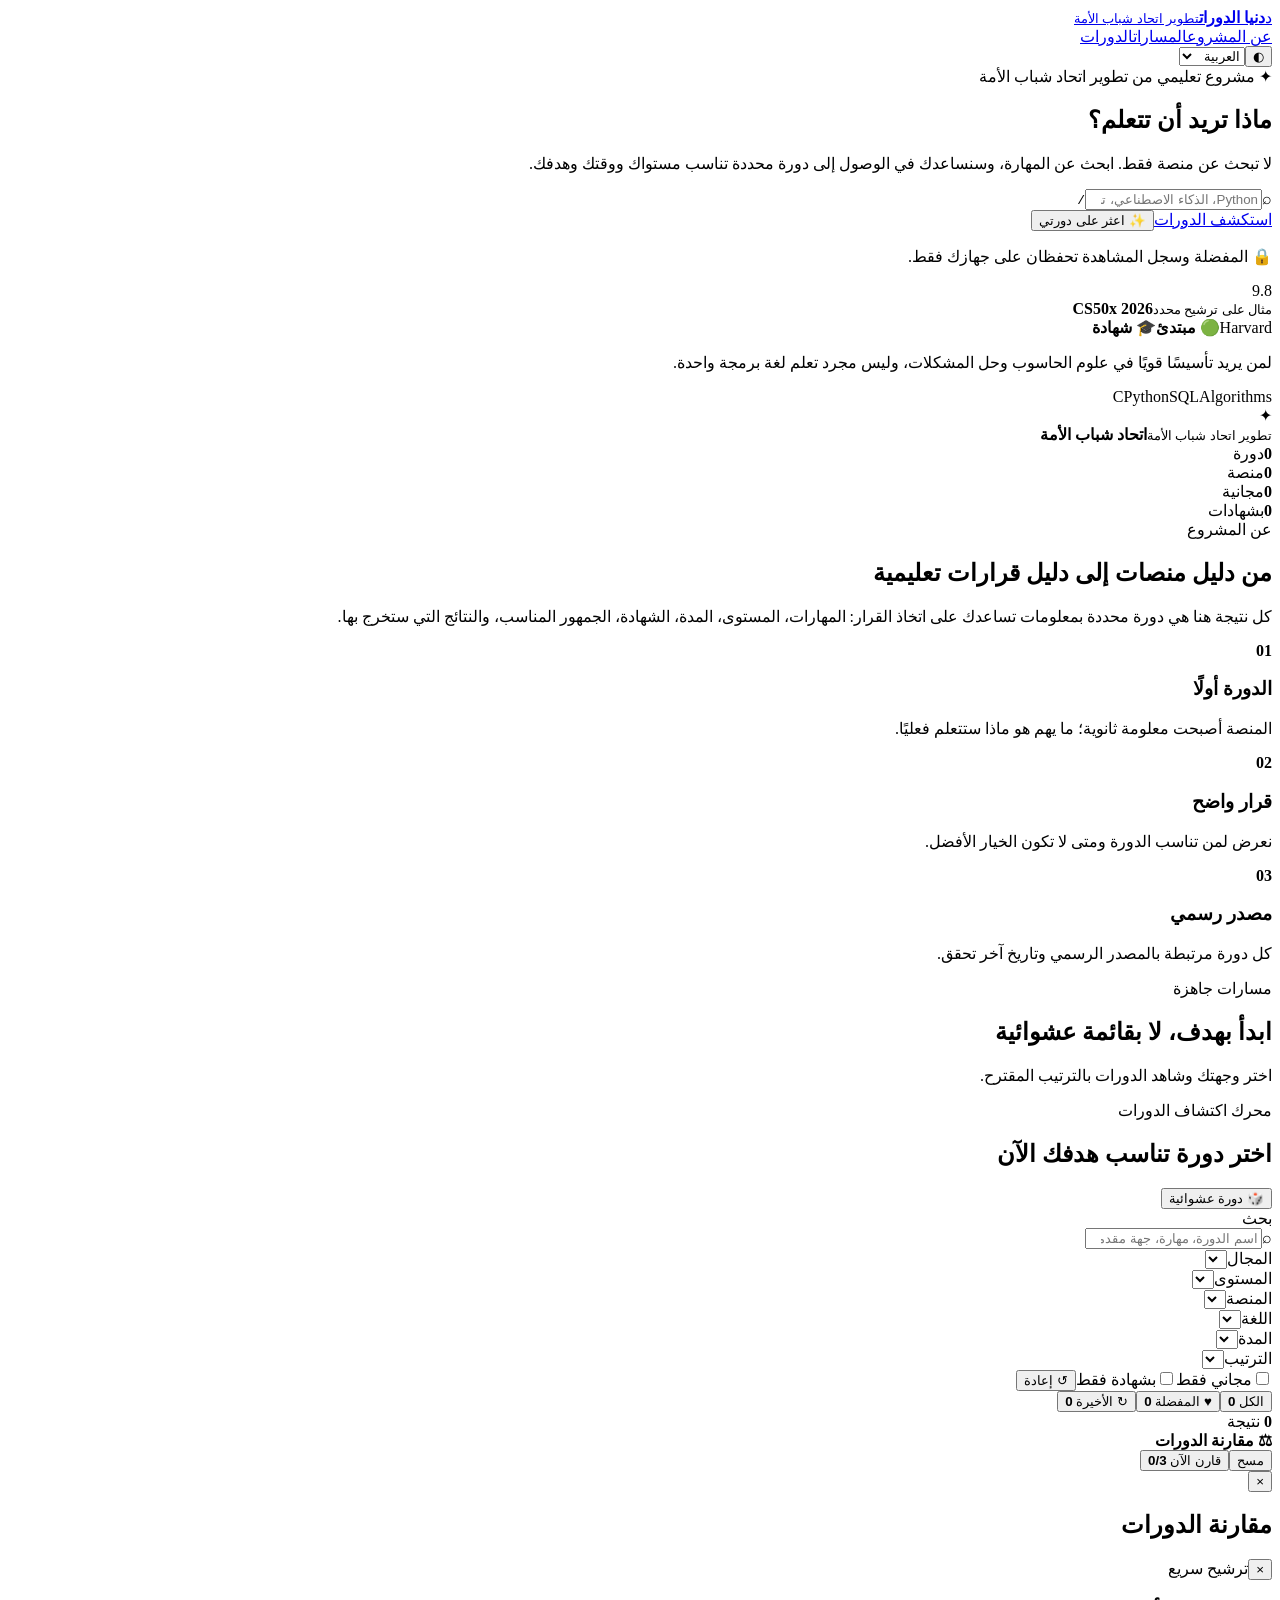
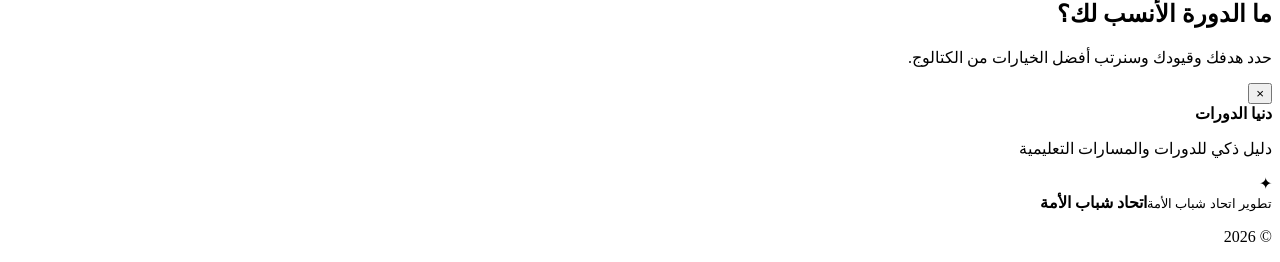
==== index.html @ 87982af1 "Add files via upload" ====
<!doctype html>
<html lang="ar" dir="rtl">
<head>
  <meta charset="utf-8">
  <meta name="viewport" content="width=device-width,initial-scale=1">
  <meta name="theme-color" content="#4f46e5">
  <meta name="description" content="دنيا الدورات: دليل ذكي لاكتشاف دورات ومسارات تعليمية محددة. تطوير اتحاد شباب الأمة.">
  <title>دنيا الدورات | اكتشف الدورة المناسبة لك</title>
  <link rel="icon" href="icon.svg" type="image/svg+xml">
  <link rel="manifest" href="manifest.webmanifest">
  <link rel="preconnect" href="https://fonts.googleapis.com">
  <link rel="stylesheet" href="https://fonts.googleapis.com/css2?family=Cairo:wght@400;500;600;700;800&display=swap">
  <link rel="stylesheet" href="css/style.css">
</head>
<body>
<header class="site-header">
  <div class="container nav-inner">
    <a class="brand" href="#top"><span class="brand-mark">د</span><span><strong data-i18n="siteName">دنيا الدورات</strong><small data-i18n="developedBy">تطوير اتحاد شباب الأمة</small></span></a>
    <nav class="main-nav"><a href="#about" data-i18n="navAbout">عن المشروع</a><a href="#paths" data-i18n="navPaths">المسارات</a><a href="#catalog" data-i18n="navCourses">الدورات</a></nav>
    <div class="nav-actions"><button id="themeToggle" class="icon-btn" type="button" aria-label="Theme">◐</button><select id="langSwitcher" class="lang-select" aria-label="Language"><option value="ar">العربية</option><option value="en">English</option><option value="tr">Türkçe</option></select></div>
  </div>
</header>

<main id="top">
  <section class="intro-hero">
    <div class="container hero-grid">
      <div class="hero-copy">
        <span class="eyebrow">✦ <span data-i18n="projectBadge">مشروع تعليمي من تطوير اتحاد شباب الأمة</span></span>
        <h1 data-i18n="heroTitle">ماذا تريد أن تتعلم؟</h1>
        <p class="hero-lead" data-i18n="heroSubtitle">لا تبحث عن منصة فقط. ابحث عن المهارة، وسنساعدك في الوصول إلى دورة محددة تناسب مستواك ووقتك وهدفك.</p>
        <div class="hero-search search-shell"><span>⌕</span><input id="searchInput" type="search" autocomplete="off" placeholder="Python، الذكاء الاصطناعي، تحليل البيانات، التسويق..."><kbd>/</kbd></div>
        <div class="hero-actions"><a href="#catalog" class="btn primary" data-i18n="browseCourses">استكشف الدورات</a><button id="heroQuizBtn" class="btn soft" type="button">✨ <span data-i18n="findMyCourse">اعثر على دورتي</span></button></div>
        <p class="privacy-note">🔒 <span data-i18n="privacyNote">المفضلة وسجل المشاهدة تحفظان على جهازك فقط.</span></p>
      </div>
      <div class="hero-panel">
        <div class="hero-panel-head"><span class="score-ring">9.8</span><div><small data-i18n="exampleRecommendation">مثال على ترشيح محدد</small><strong>CS50x 2026</strong></div></div>
        <div class="mini-facts"><span>Harvard</span><span>🟢 <b data-i18n="beginner">مبتدئ</b></span><span>🎓 <b data-i18n="certificateAvailable">شهادة</b></span></div>
        <p data-i18n="exampleWhy">لمن يريد تأسيسًا قويًا في علوم الحاسوب وحل المشكلات، وليس مجرد تعلم لغة برمجة واحدة.</p>
        <div class="skill-row"><span>C</span><span>Python</span><span>SQL</span><span>Algorithms</span></div>
        <div class="developer-stamp"><span>✦</span><div><small data-i18n="developedBy">تطوير اتحاد شباب الأمة</small><strong>اتحاد شباب الأمة</strong></div></div>
      </div>
    </div>
  </section>

  <section class="stats-strip"><div class="container stats-grid"><div><strong id="statCourses">0</strong><span data-i18n="courses">دورة</span></div><div><strong id="statPlatforms">0</strong><span data-i18n="platforms">منصة</span></div><div><strong id="statFree">0</strong><span data-i18n="freeCourses">مجانية</span></div><div><strong id="statCert">0</strong><span data-i18n="withCertificates">بشهادات</span></div></div></section>

  <section class="section container" id="about">
    <div class="section-heading split"><div><span class="section-kicker" data-i18n="aboutKicker">عن المشروع</span><h2 data-i18n="aboutTitle">من دليل منصات إلى دليل قرارات تعليمية</h2></div><p data-i18n="aboutText">كل نتيجة هنا هي دورة محددة بمعلومات تساعدك على اتخاذ القرار: المهارات، المستوى، المدة، الشهادة، الجمهور المناسب، والنتائج التي ستخرج بها.</p></div>
    <div class="principles-grid"><article><b>01</b><h3 data-i18n="principle1">الدورة أولًا</h3><p data-i18n="principle1Text">المنصة أصبحت معلومة ثانوية؛ ما يهم هو ماذا ستتعلم فعليًا.</p></article><article><b>02</b><h3 data-i18n="principle2">قرار واضح</h3><p data-i18n="principle2Text">نعرض لمن تناسب الدورة ومتى لا تكون الخيار الأفضل.</p></article><article><b>03</b><h3 data-i18n="principle3">مصدر رسمي</h3><p data-i18n="principle3Text">كل دورة مرتبطة بالمصدر الرسمي وتاريخ آخر تحقق.</p></article></div>
  </section>

  <section class="section container" id="paths">
    <div class="section-heading"><div><span class="section-kicker" data-i18n="pathsKicker">مسارات جاهزة</span><h2 data-i18n="pathsTitle">ابدأ بهدف، لا بقائمة عشوائية</h2><p data-i18n="pathsSubtitle">اختر وجهتك وشاهد الدورات بالترتيب المقترح.</p></div></div>
    <div class="paths-grid" id="pathsGrid"></div>
  </section>

  <section class="section catalog-section" id="catalog">
    <div class="container">
      <div class="section-heading catalog-head"><div><span class="section-kicker" data-i18n="catalogKicker">محرك اكتشاف الدورات</span><h2 data-i18n="catalogTitle">اختر دورة تناسب هدفك الآن</h2></div><div class="quick-actions"><button id="randomBtn" class="mini-btn" type="button">🎲 <span data-i18n="randomCourse">دورة عشوائية</span></button><button id="installBtn" class="mini-btn" type="button" hidden>⬇ <span data-i18n="installApp">تثبيت التطبيق</span></button></div></div>

      <div class="category-chips" id="categoryChips"></div>

      <div class="filters-card">
        <div class="filter-field wide"><label data-i18n="search">بحث</label><div class="small-search"><span>⌕</span><input id="catalogSearch" type="search" placeholder="اسم الدورة، مهارة، جهة مقدمة..."></div></div>
        <div class="filter-field"><label for="filterCategory" data-i18n="category">المجال</label><select id="filterCategory"></select></div>
        <div class="filter-field"><label for="filterLevel" data-i18n="level">المستوى</label><select id="filterLevel"></select></div>
        <div class="filter-field"><label for="filterPlatform" data-i18n="platform">المنصة</label><select id="filterPlatform"></select></div>
        <div class="filter-field"><label for="filterLanguage" data-i18n="language">اللغة</label><select id="filterLanguage"></select></div>
        <div class="filter-field"><label for="filterDuration" data-i18n="duration">المدة</label><select id="filterDuration"></select></div>
        <div class="filter-field"><label for="sortSelect" data-i18n="sort">الترتيب</label><select id="sortSelect"></select></div>
        <div class="filter-toggles"><label><input id="filterFree" type="checkbox"><span data-i18n="freeOnly">مجاني فقط</span></label><label><input id="filterCertificate" type="checkbox"><span data-i18n="certificateOnly">بشهادة فقط</span></label><button id="resetFilters" class="reset-btn" type="button">↺ <span data-i18n="reset">إعادة</span></button></div>
      </div>

      <div class="catalog-toolbar"><div class="tabs"><button class="tab active" data-tab="all"><span data-i18n="all">الكل</span> <b id="allBadge">0</b></button><button class="tab" data-tab="favorites">♥ <span data-i18n="favorites">المفضلة</span> <b id="favBadge">0</b></button><button class="tab" data-tab="recent">↻ <span data-i18n="recent">الأخيرة</span> <b id="recentBadge">0</b></button></div><div><strong id="resultsCount">0</strong> <span data-i18n="results">نتيجة</span></div></div>
      <div class="courses-grid" id="coursesGrid"></div>
    </div>
  </section>
</main>

<aside id="compareDock" class="compare-dock"><div><strong>⚖ <span data-i18n="compareCourses">مقارنة الدورات</span></strong><span id="compareNames"></span></div><div><button id="clearCompare" class="link-btn" type="button" data-i18n="clear">مسح</button><button id="compareNow" class="btn primary small" type="button"><span data-i18n="compareNow">قارن الآن</span> <b id="compareCount">0/3</b></button></div></aside>

<div class="modal" id="compareModal"><div class="modal-card large"><button class="modal-close" data-close="compareModal">×</button><h2 data-i18n="compareTitle">مقارنة الدورات</h2><div id="compareTable" class="table-scroll"></div></div></div>
<div class="modal" id="quizModal"><div class="modal-card"><button class="modal-close" data-close="quizModal">×</button><span class="section-kicker" data-i18n="quizKicker">ترشيح سريع</span><h2 data-i18n="quizTitle">ما الدورة الأنسب لك؟</h2><p data-i18n="quizSubtitle">حدد هدفك وقيودك وسنرتب أفضل الخيارات من الكتالوج.</p><div id="quizForm"></div><div id="quizResults"></div></div></div>
<div class="modal" id="pathModal"><div class="modal-card large"><button class="modal-close" data-close="pathModal">×</button><div id="pathDetail"></div></div></div>
<div id="toast" class="toast"></div>

<footer class="site-footer"><div class="container footer-grid"><div><strong>دنيا الدورات</strong><p data-i18n="footerTagline">دليل ذكي للدورات والمسارات التعليمية</p></div><div class="footer-dev"><span>✦</span><div><small data-i18n="developedBy">تطوير اتحاد شباب الأمة</small><strong>اتحاد شباب الأمة</strong></div></div><p>© 2026</p></div></footer>

<script src="js/i18n.js"></script>
<script src="js/data.js"></script>
<script src="js/catalog-core.js"></script>
<script src="js/app.js"></script>
</body>
</html>
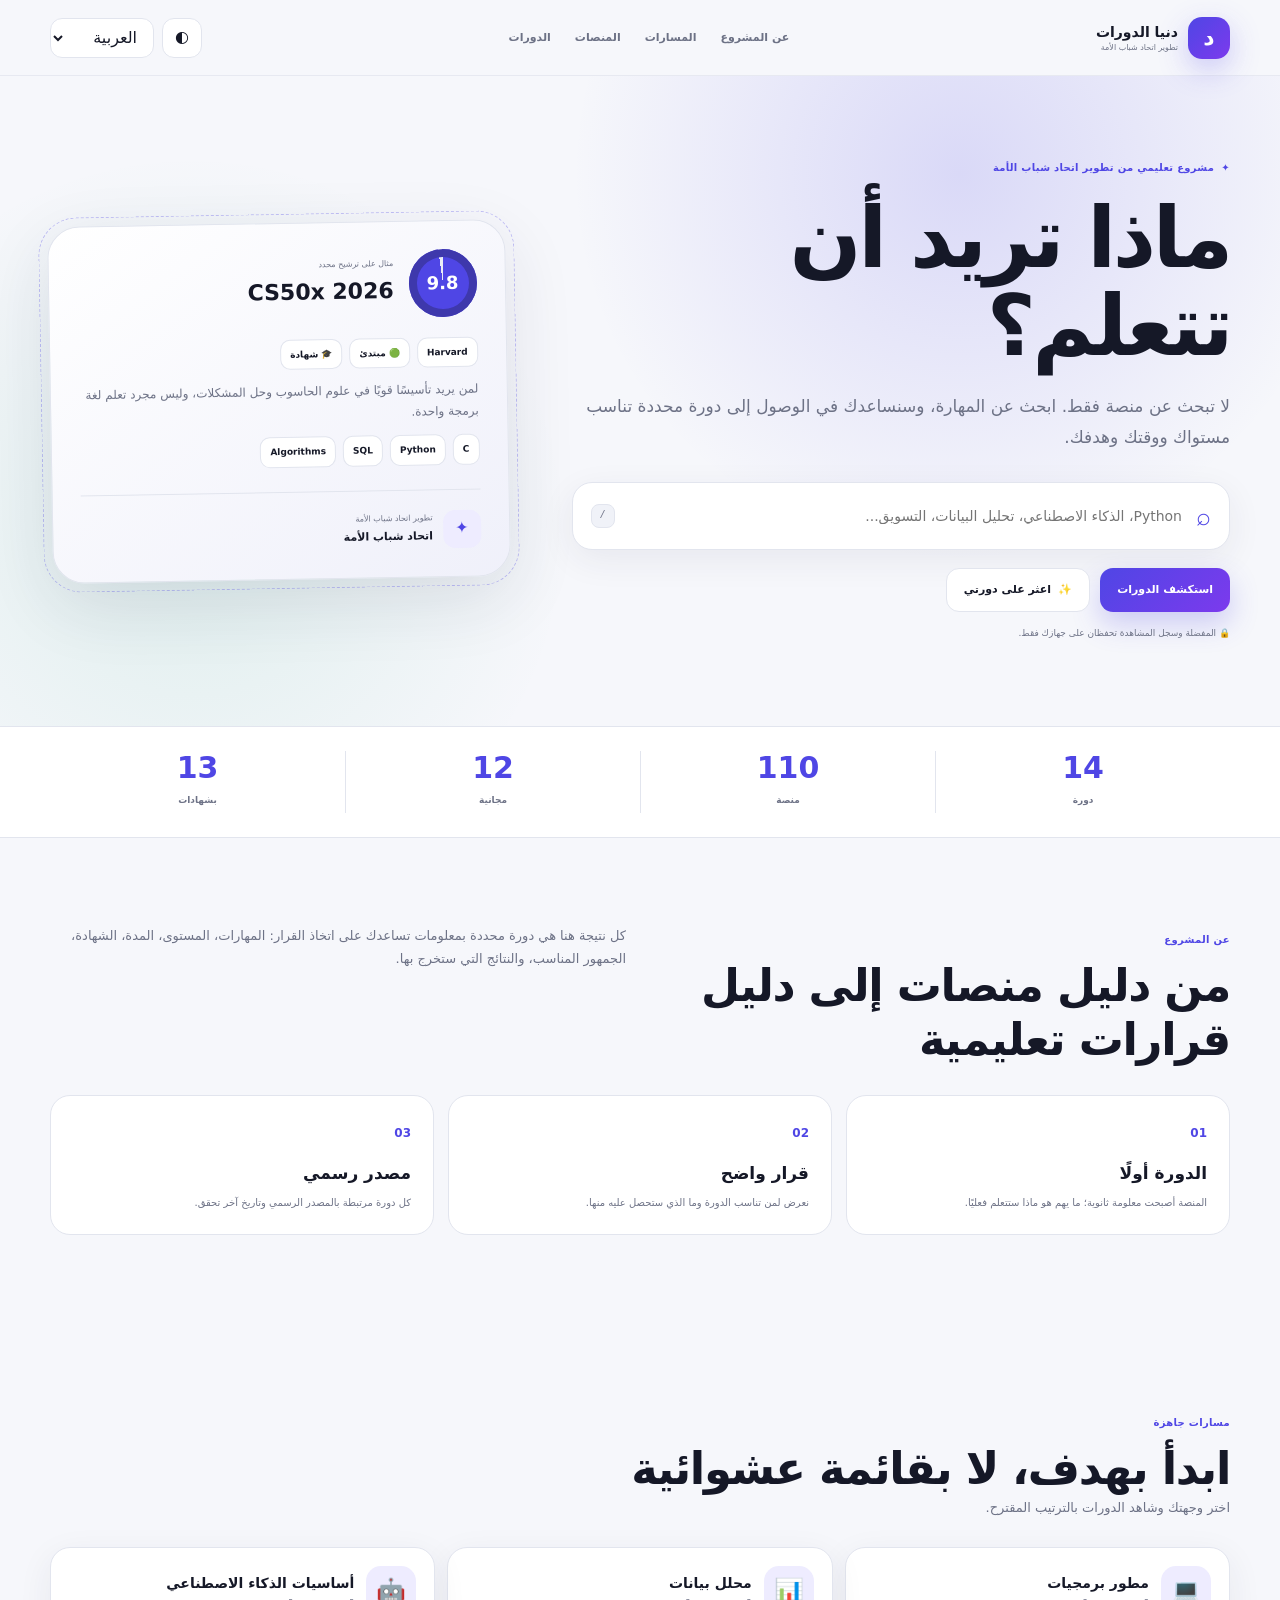
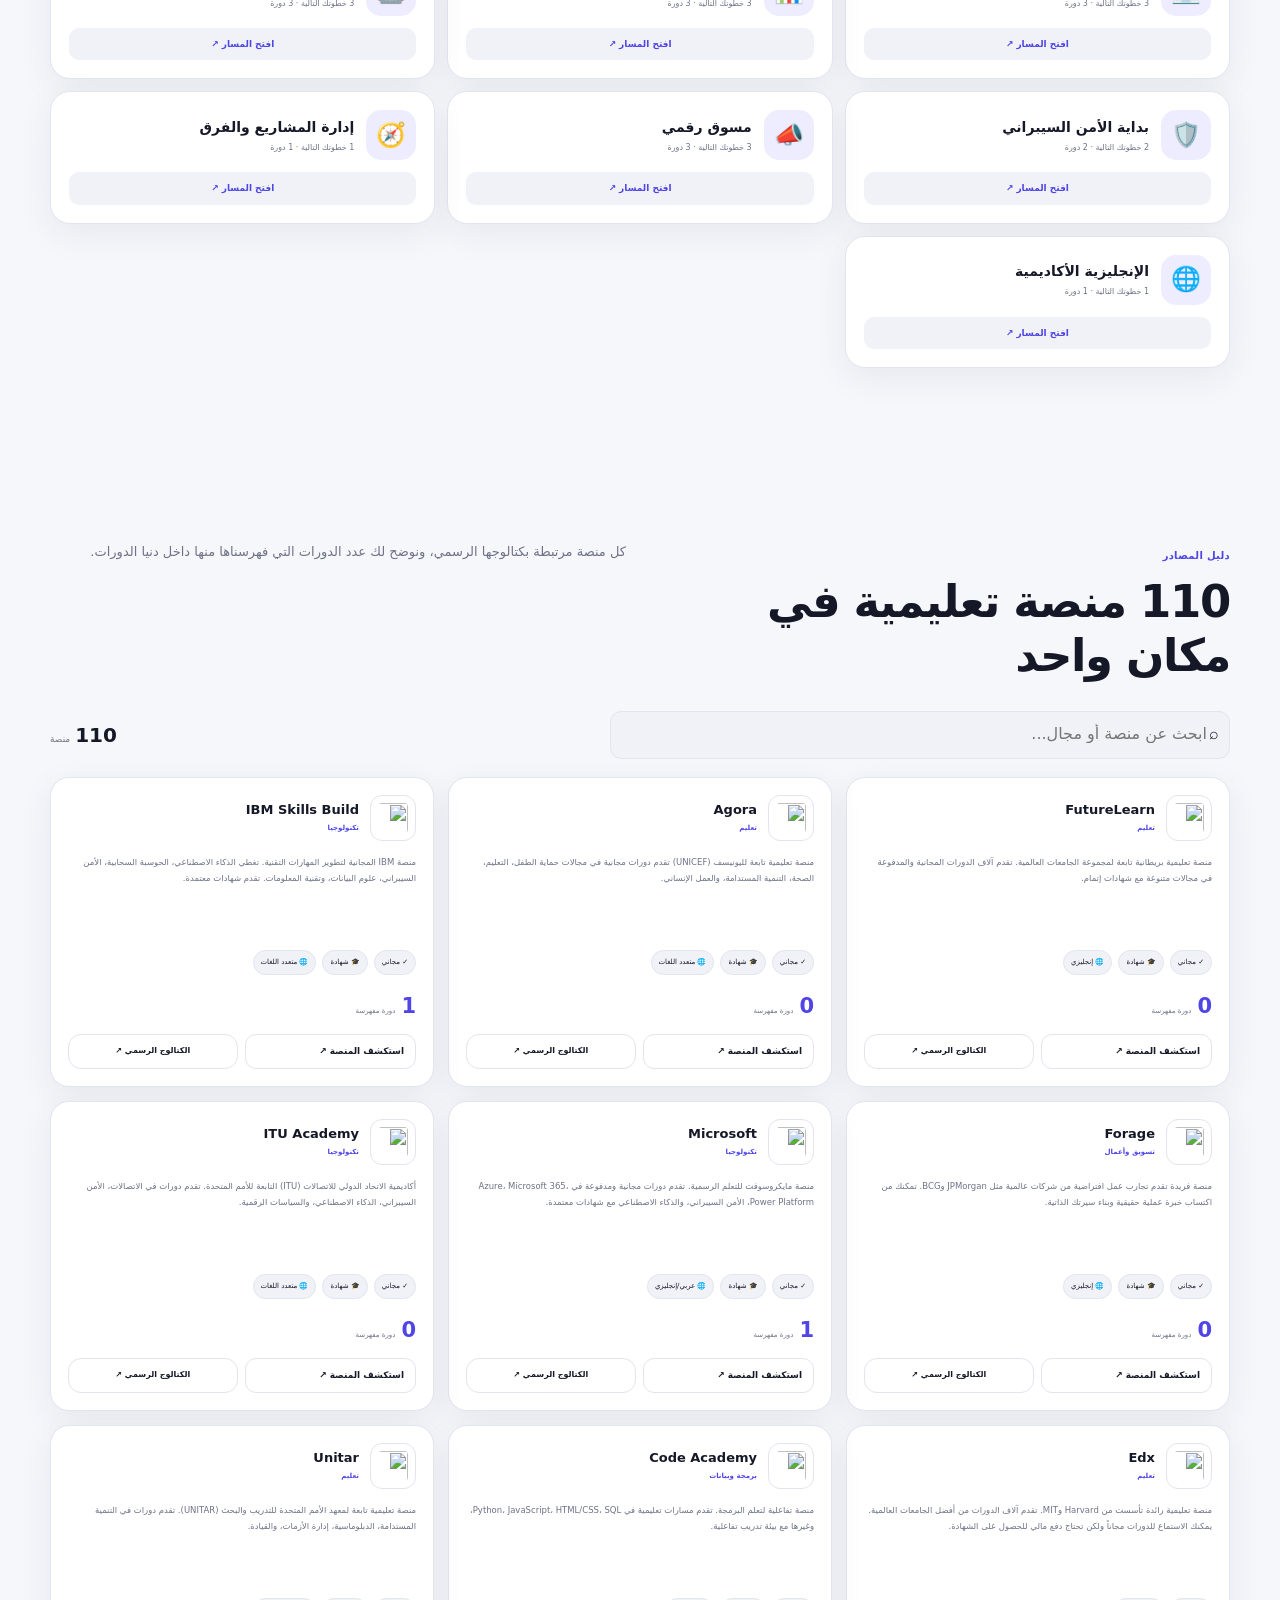
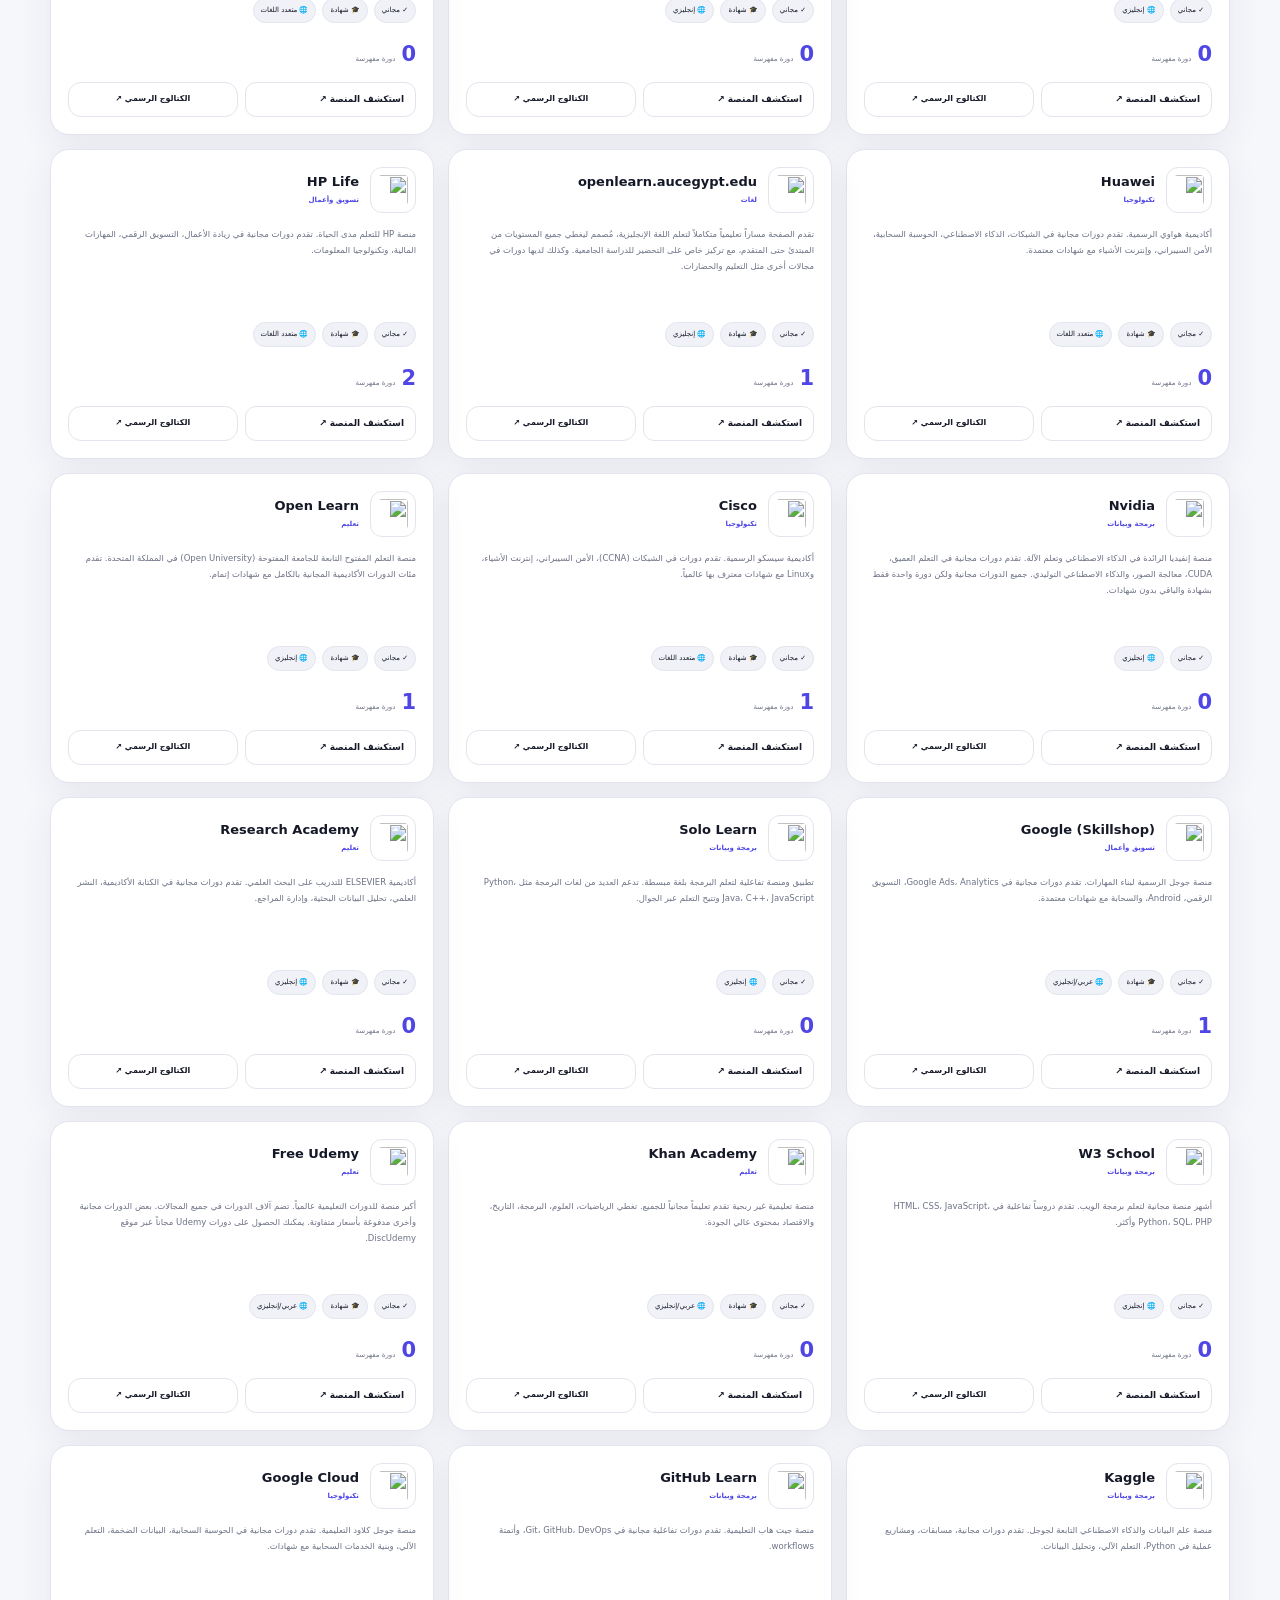
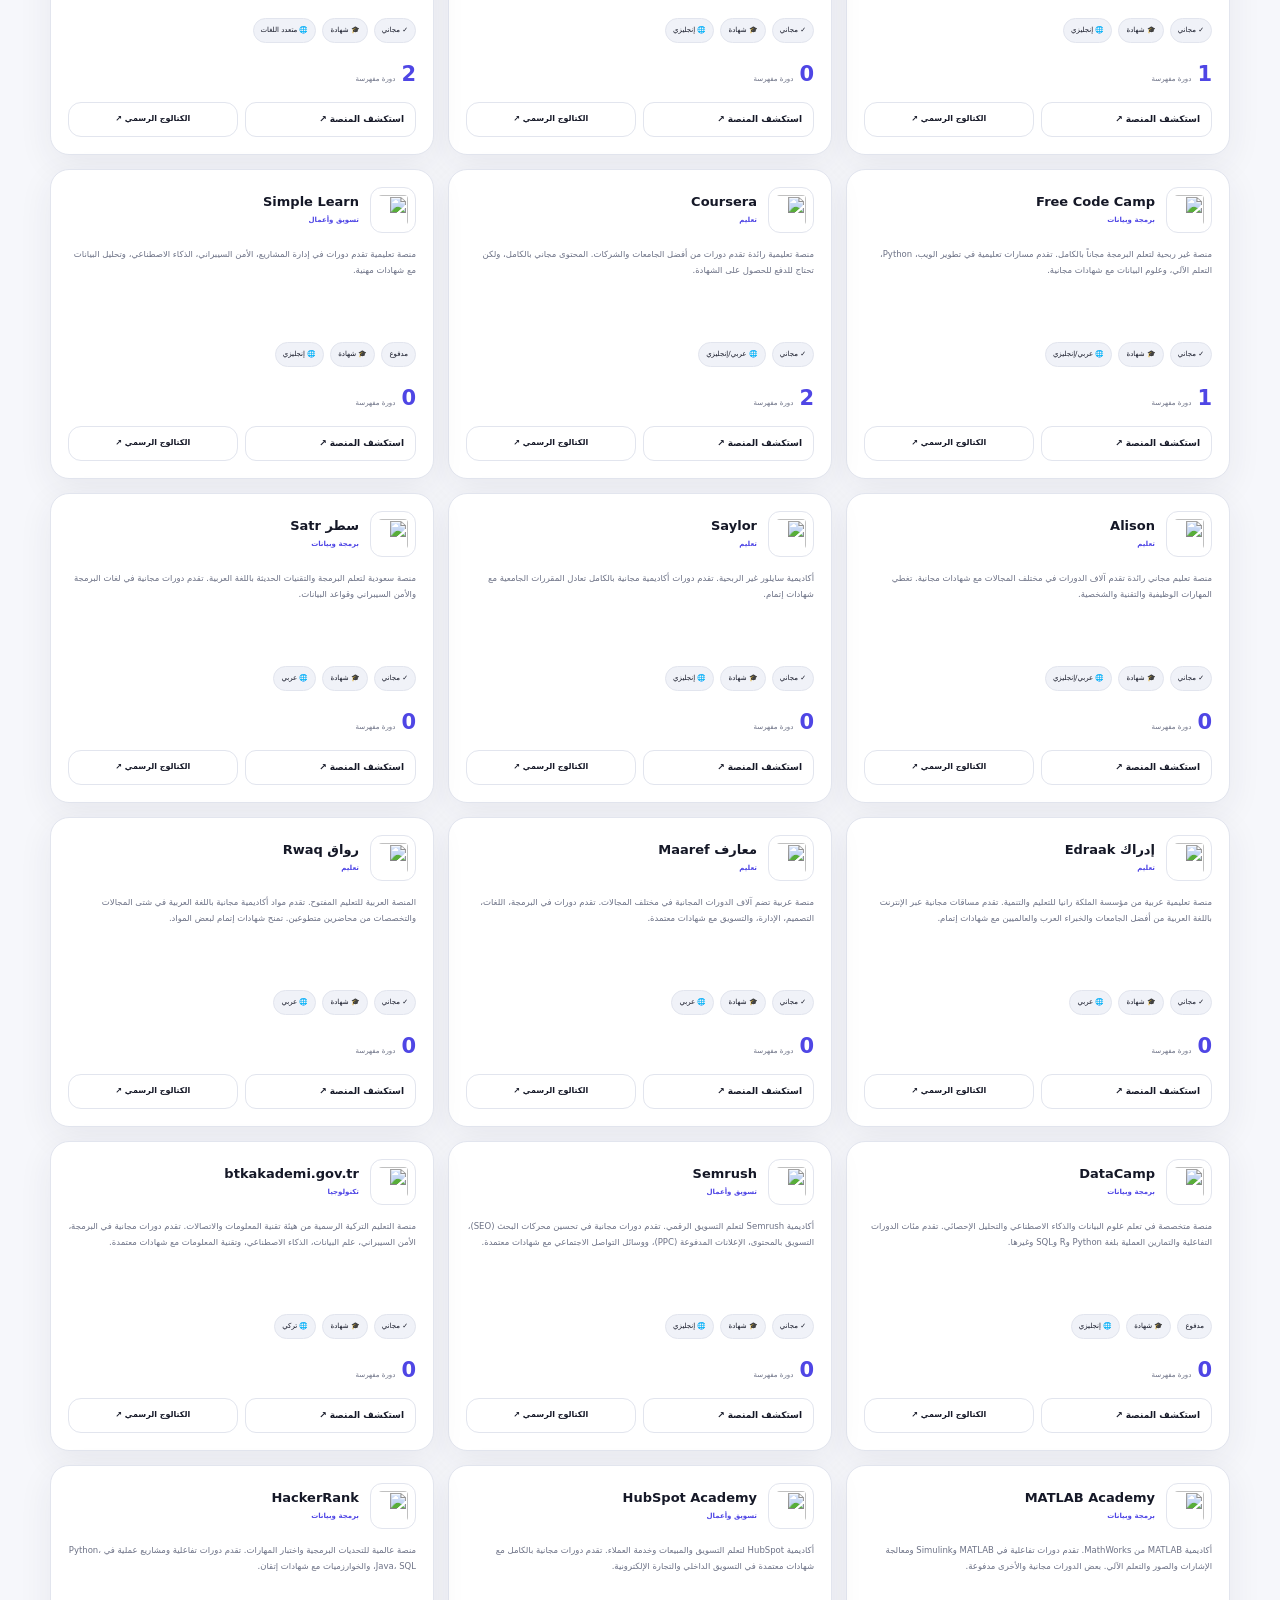
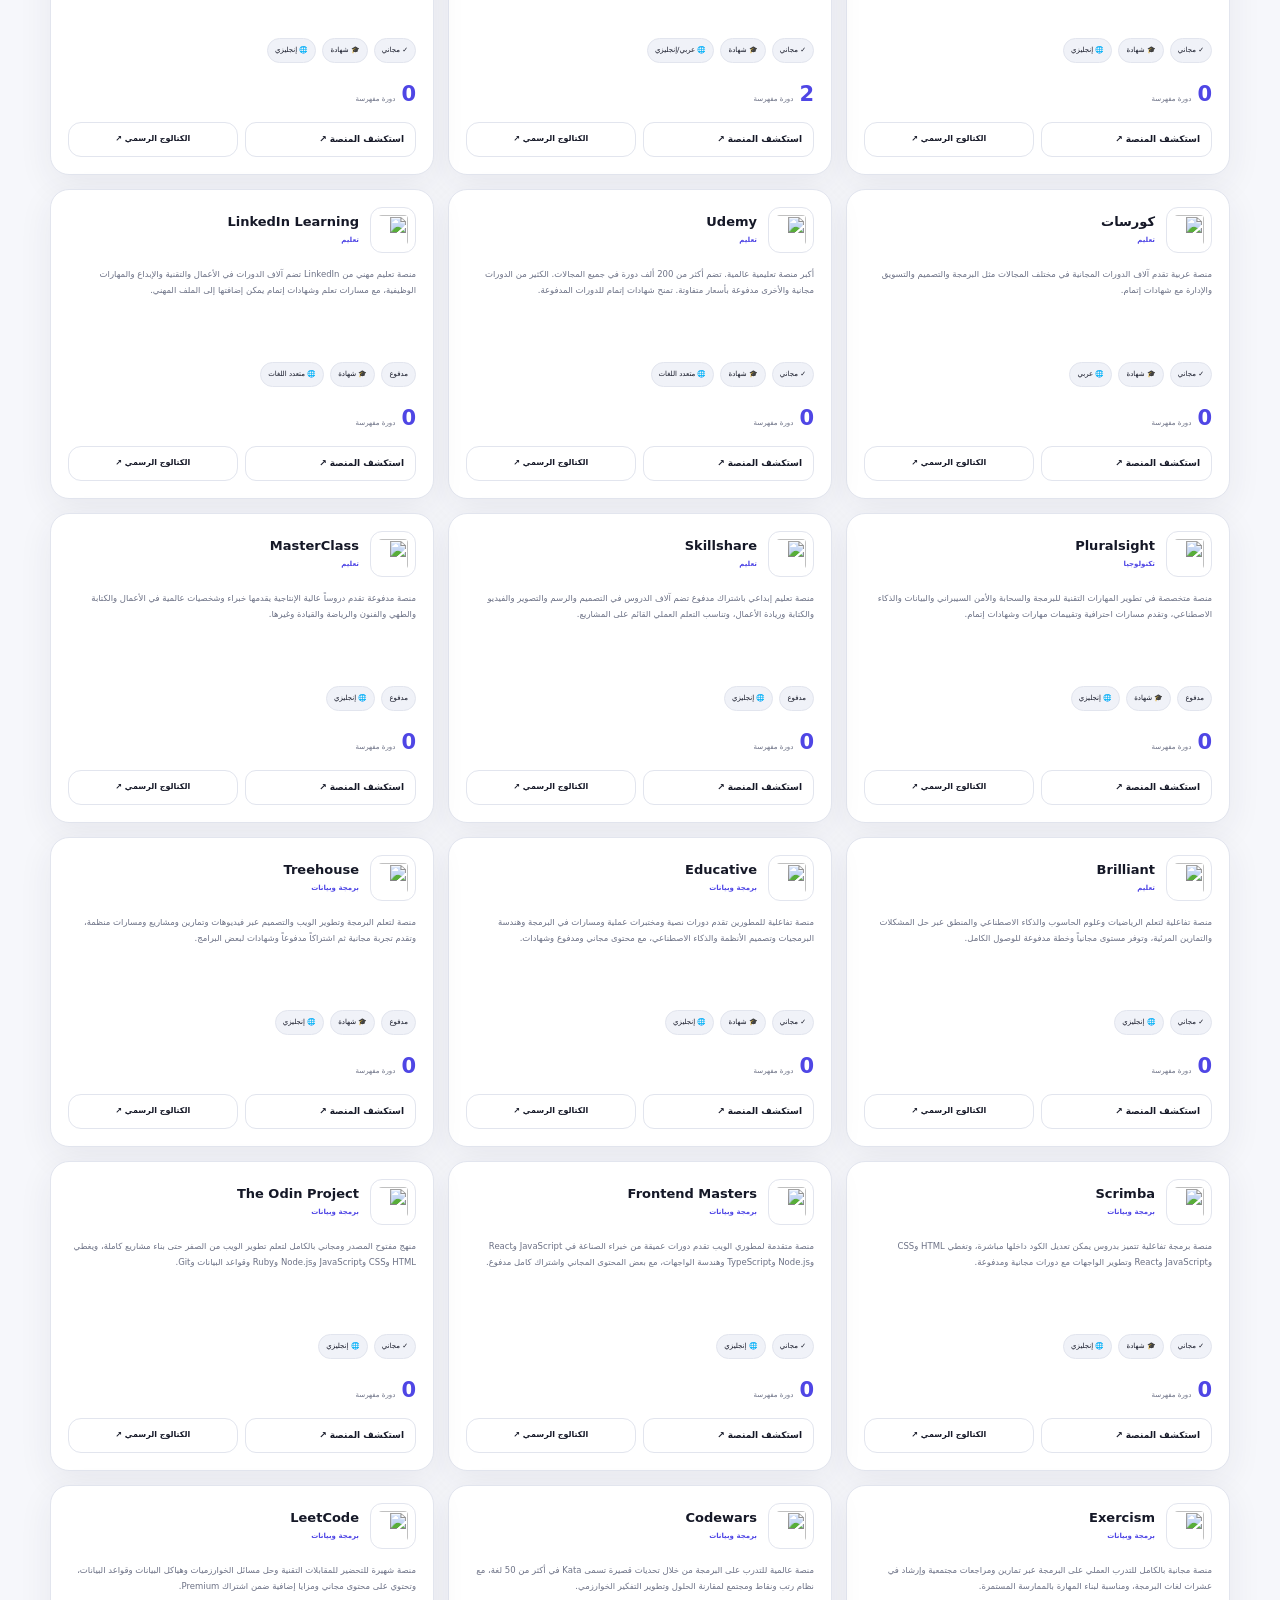
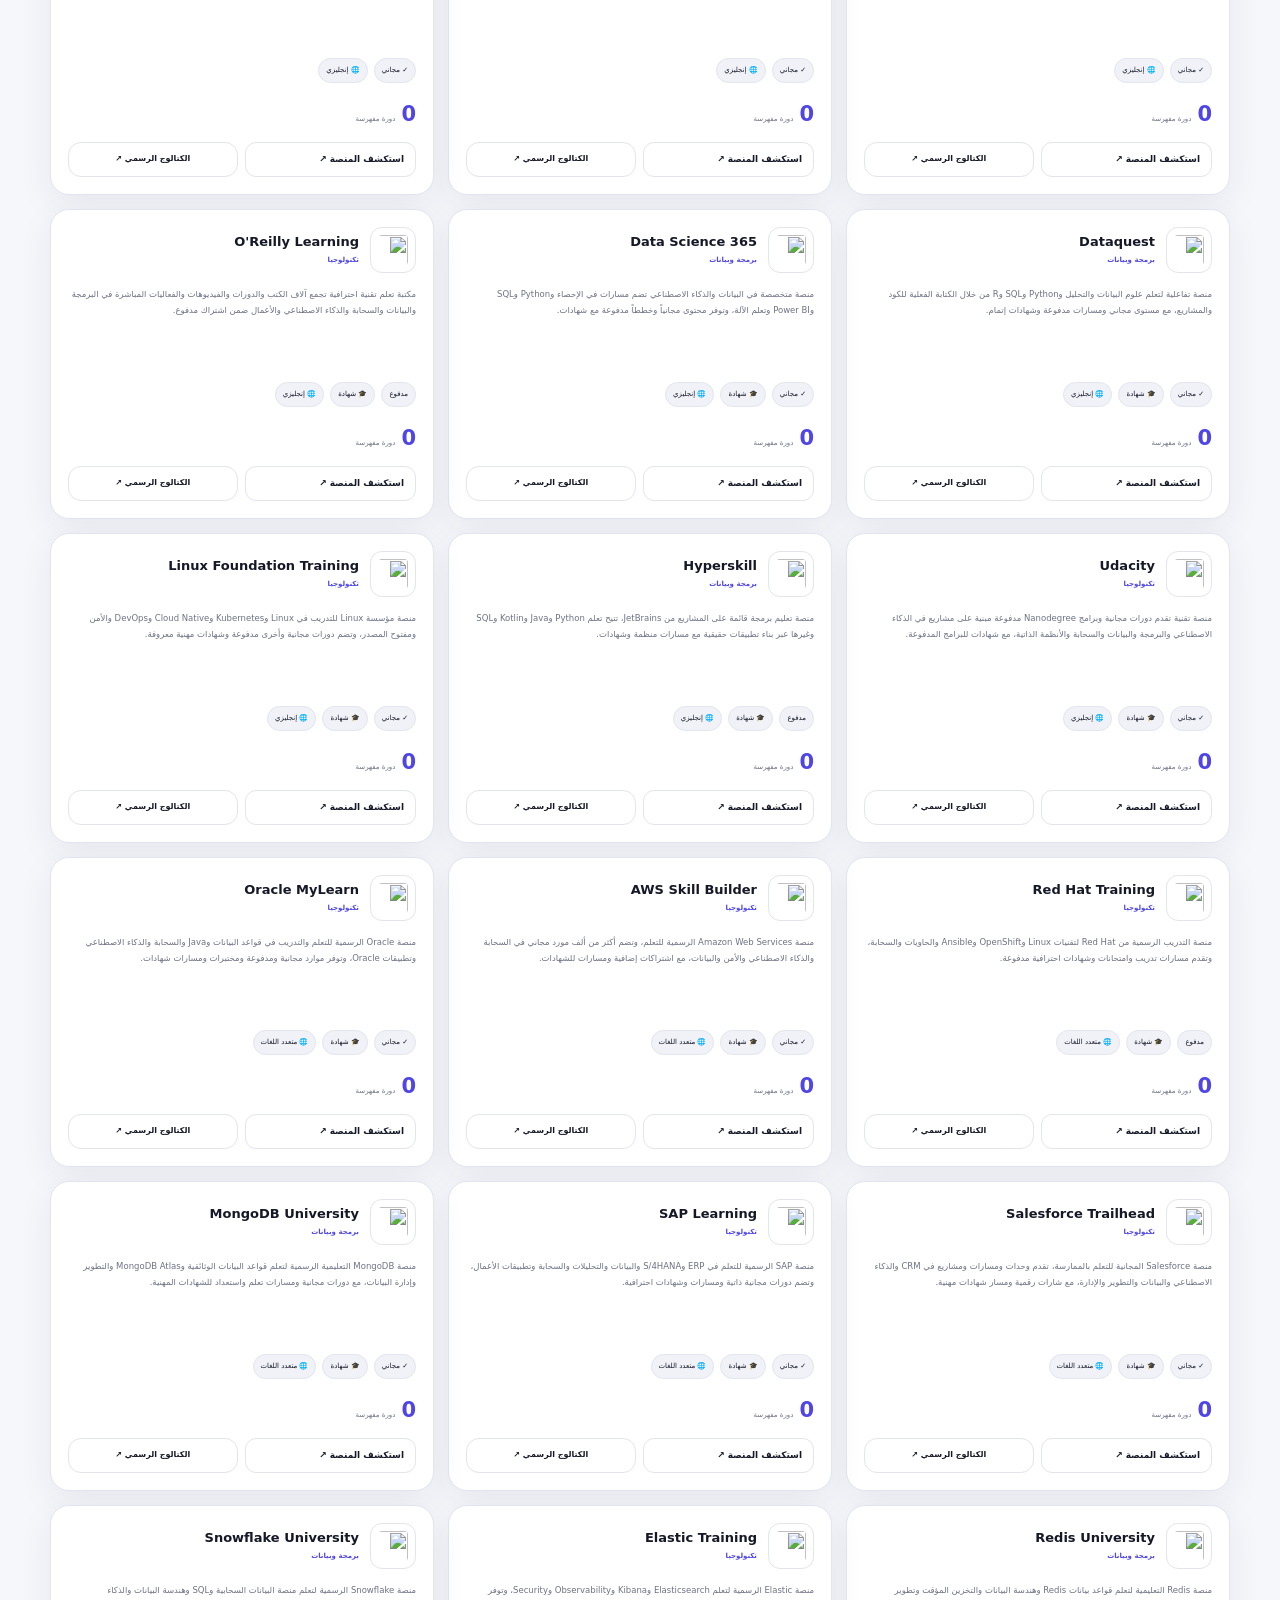
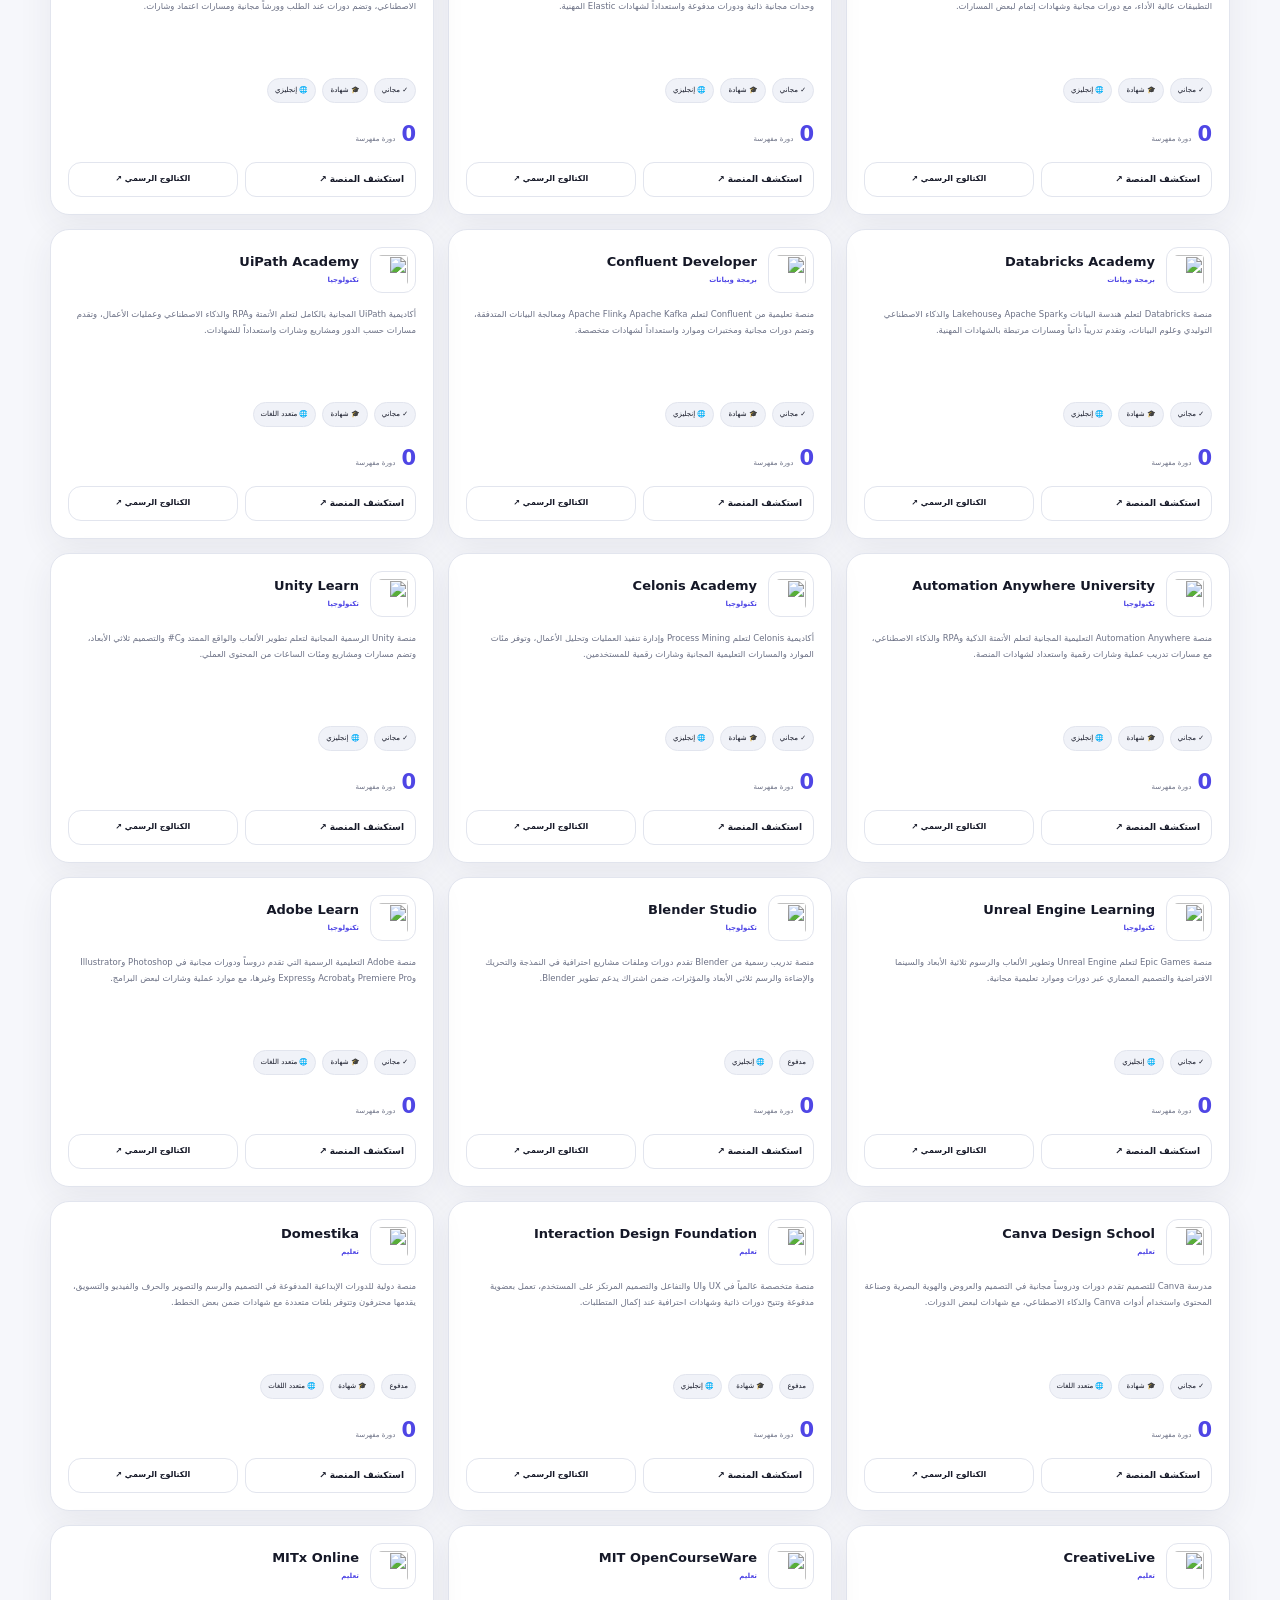
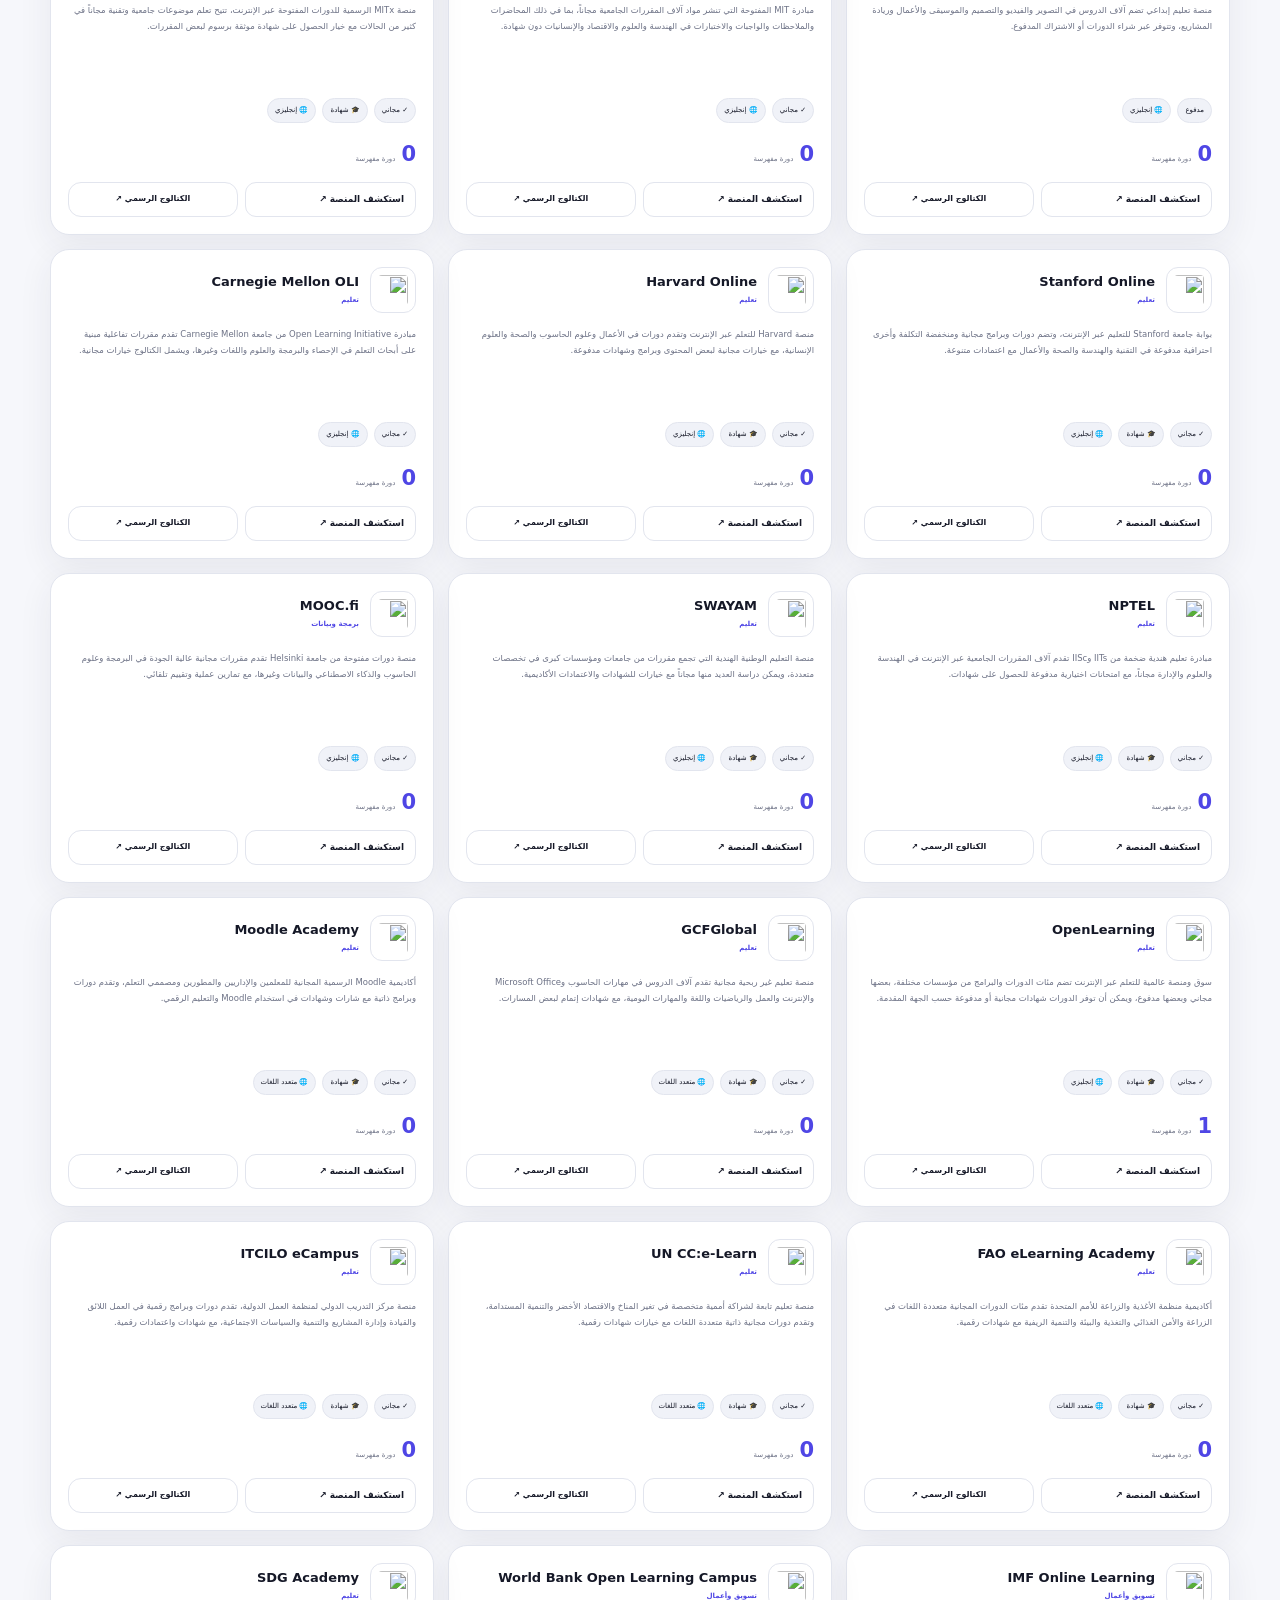
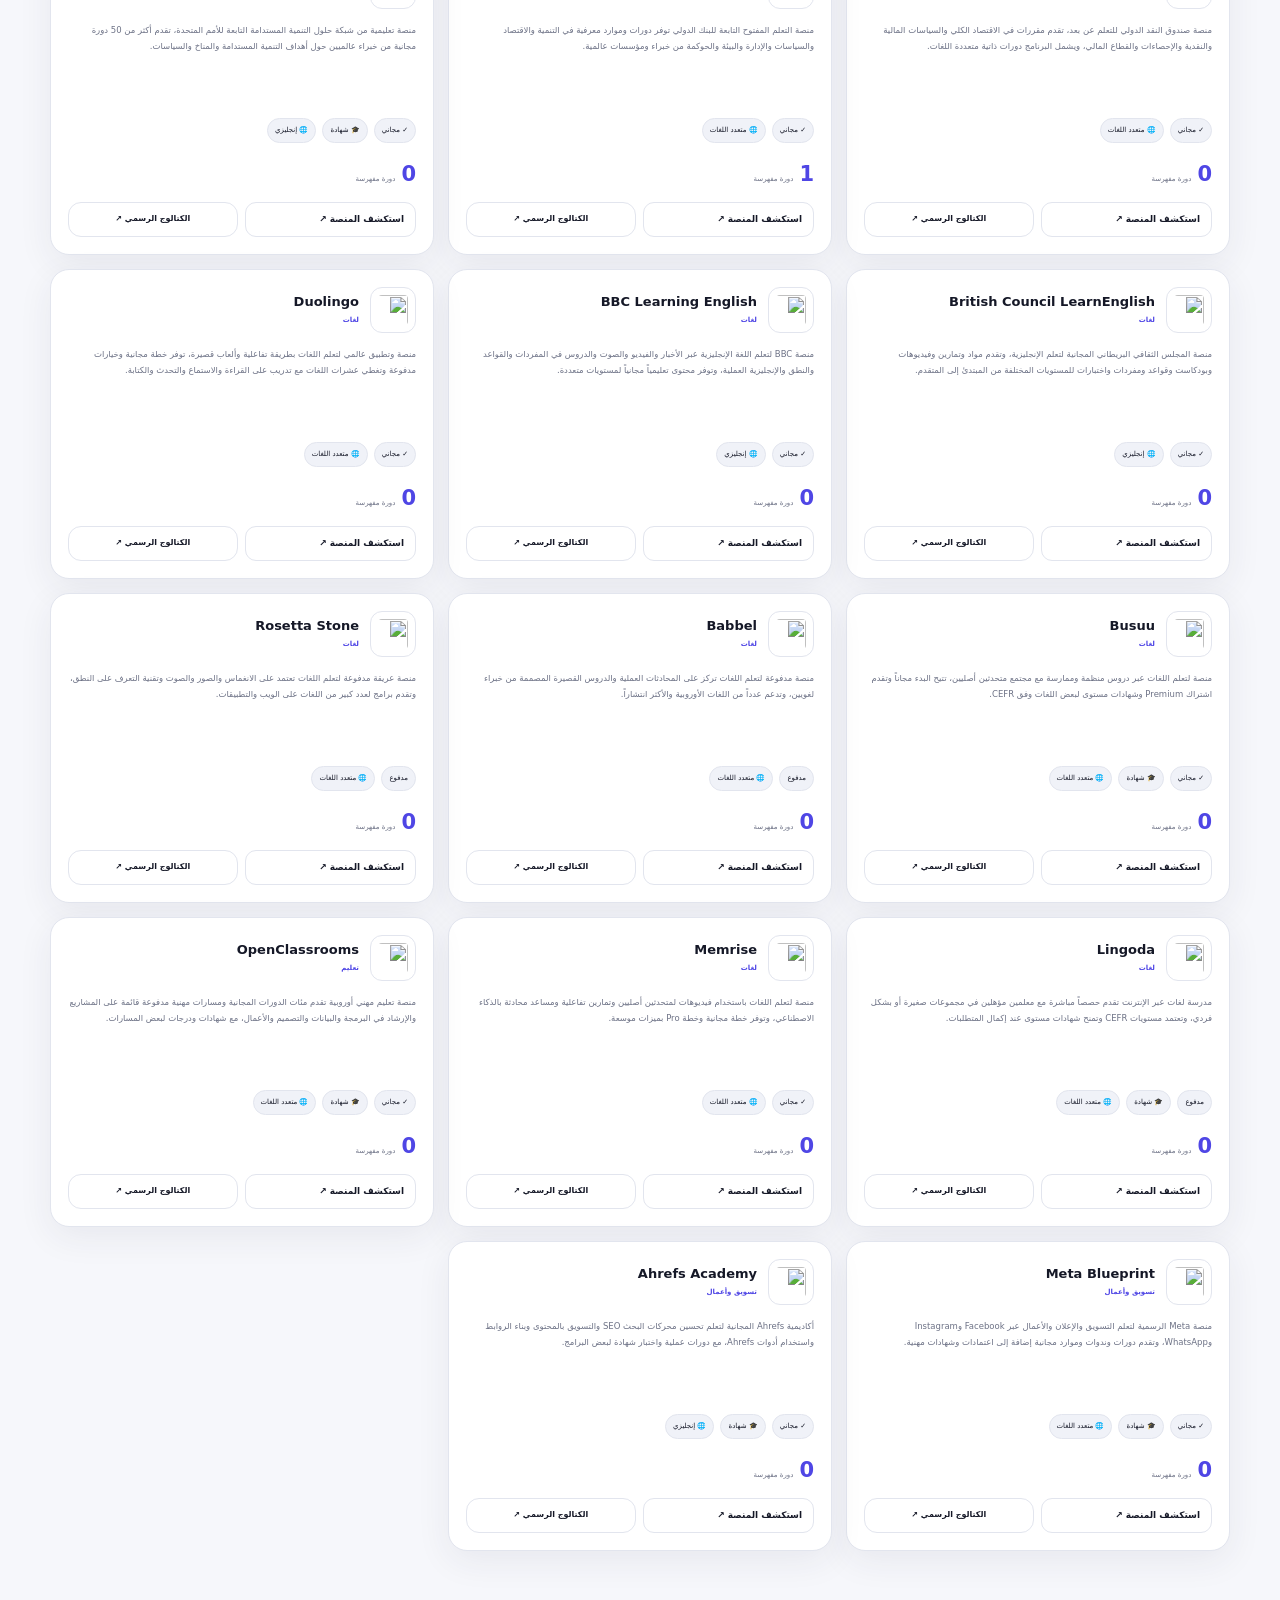
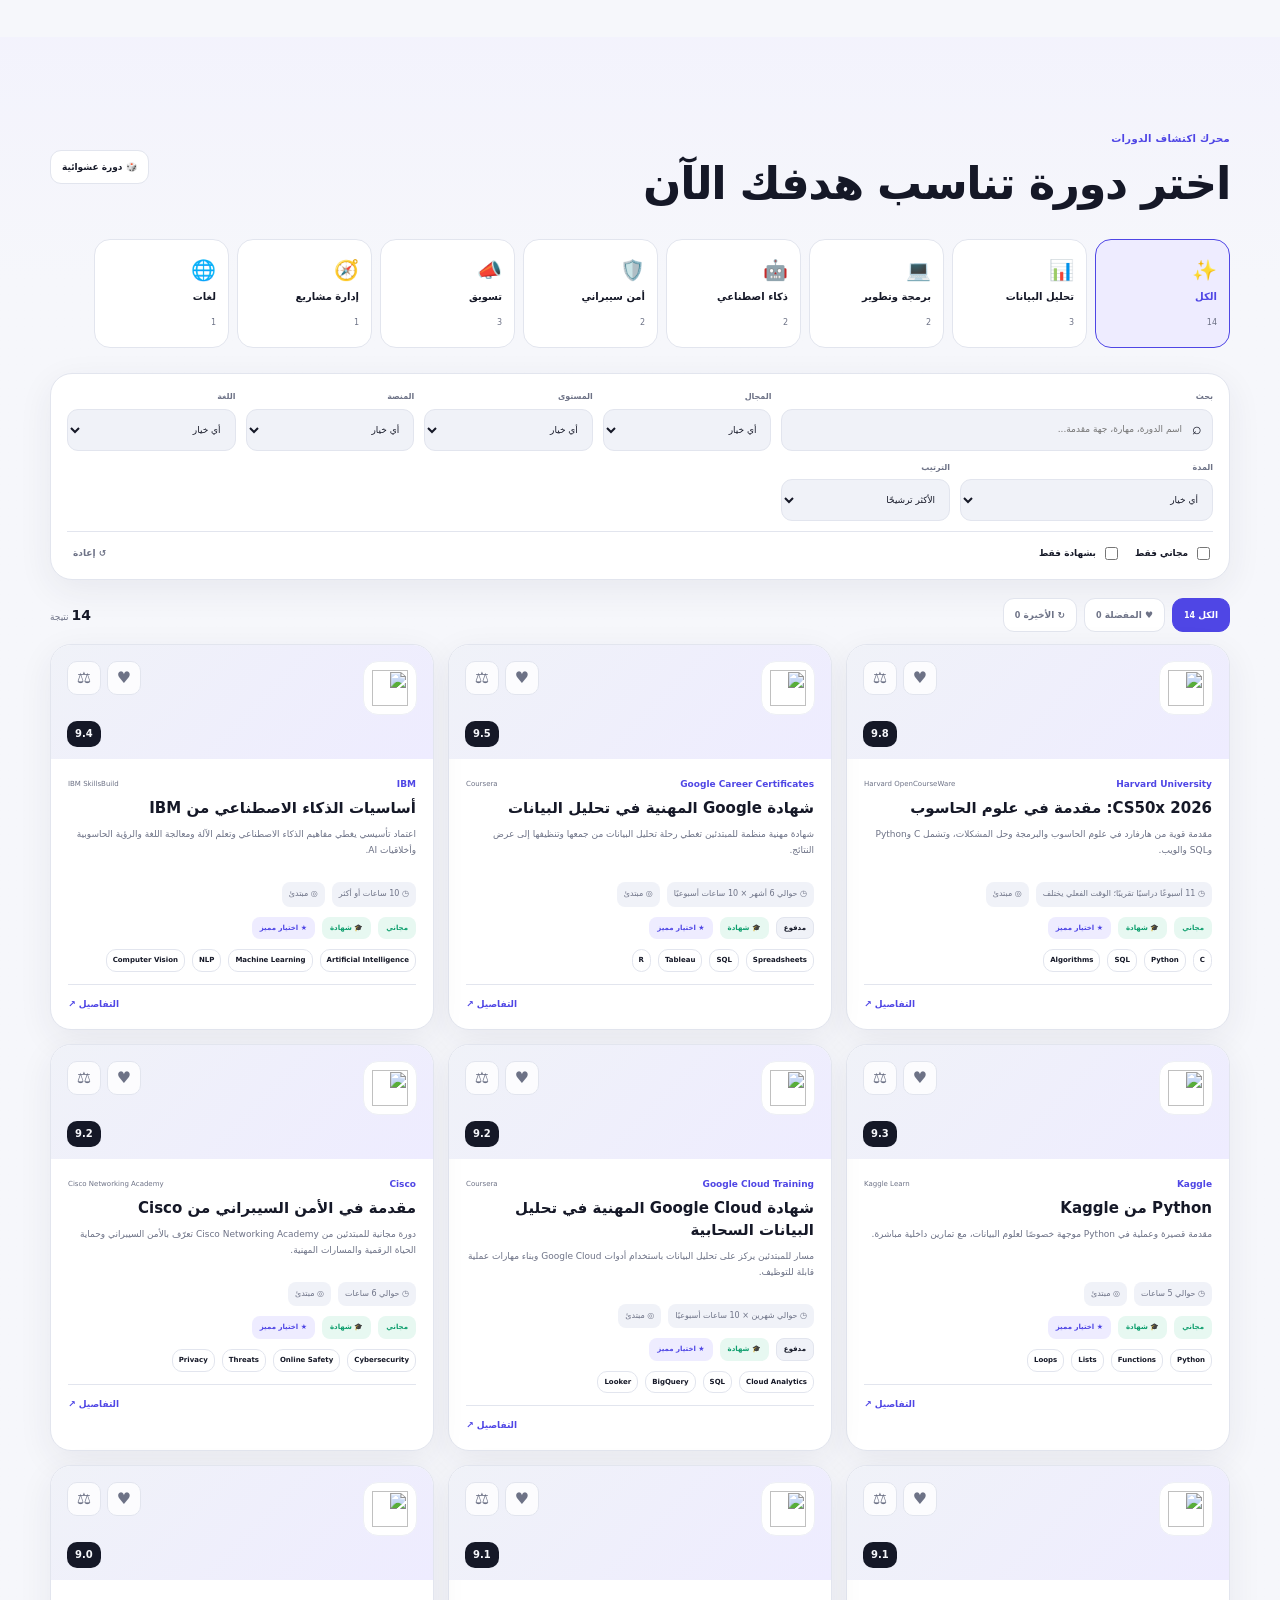
==== commit aa3cad59: "Add files via upload" ====
--- a/index.html
+++ b/index.html
@@ -16,7 +16,7 @@
 <header class="site-header">
   <div class="container nav-inner">
     <a class="brand" href="#top"><span class="brand-mark">د</span><span><strong data-i18n="siteName">دنيا الدورات</strong><small data-i18n="developedBy">تطوير اتحاد شباب الأمة</small></span></a>
-    <nav class="main-nav"><a href="#about" data-i18n="navAbout">عن المشروع</a><a href="#paths" data-i18n="navPaths">المسارات</a><a href="#catalog" data-i18n="navCourses">الدورات</a></nav>
+    <nav class="main-nav"><a href="#about" data-i18n="navAbout">عن المشروع</a><a href="#paths" data-i18n="navPaths">المسارات</a><a href="#platforms" data-i18n="navPlatforms">المنصات</a><a href="#catalog" data-i18n="navCourses">الدورات</a></nav>
     <div class="nav-actions"><button id="themeToggle" class="icon-btn" type="button" aria-label="Theme">◐</button><select id="langSwitcher" class="lang-select" aria-label="Language"><option value="ar">العربية</option><option value="en">English</option><option value="tr">Türkçe</option></select></div>
   </div>
 </header>
@@ -54,6 +54,12 @@
     <div class="paths-grid" id="pathsGrid"></div>
   </section>
 
+  <section class="section container" id="platforms">
+    <div class="section-heading split platform-heading"><div><span class="section-kicker" data-i18n="platformsKicker">دليل المصادر</span><h2 data-i18n="platformsTitle">110 منصة تعليمية في مكان واحد</h2></div><p data-i18n="platformsSubtitle">كل منصة مرتبطة بكتالوج ثابت يمكن تصفحه مباشرة.</p></div>
+    <div class="platform-browser-toolbar"><div class="small-search platform-search"><span>⌕</span><input id="platformSearch" type="search" data-i18n-placeholder="platformSearchPlaceholder" placeholder="ابحث عن منصة أو مجال..."></div><div class="platform-count"><strong id="platformResultsCount">110</strong><span data-i18n="platforms">منصة</span></div></div>
+    <div class="platforms-grid" id="platformsGrid"></div>
+  </section>
+
   <section class="section catalog-section" id="catalog">
     <div class="container">
       <div class="section-heading catalog-head"><div><span class="section-kicker" data-i18n="catalogKicker">محرك اكتشاف الدورات</span><h2 data-i18n="catalogTitle">اختر دورة تناسب هدفك الآن</h2></div><div class="quick-actions"><button id="randomBtn" class="mini-btn" type="button">🎲 <span data-i18n="randomCourse">دورة عشوائية</span></button><button id="installBtn" class="mini-btn" type="button" hidden>⬇ <span data-i18n="installApp">تثبيت التطبيق</span></button></div></div>
@@ -87,6 +93,7 @@
 <footer class="site-footer"><div class="container footer-grid"><div><strong>دنيا الدورات</strong><p data-i18n="footerTagline">دليل ذكي للدورات والمسارات التعليمية</p></div><div class="footer-dev"><span>✦</span><div><small data-i18n="developedBy">تطوير اتحاد شباب الأمة</small><strong>اتحاد شباب الأمة</strong></div></div><p>© 2026</p></div></footer>
 
 <script src="js/i18n.js"></script>
+<script src="js/platforms.js"></script>
 <script src="js/data.js"></script>
 <script src="js/catalog-core.js"></script>
 <script src="js/app.js"></script>
--- a/css/style.css
+++ b/css/style.css
@@ -0,0 +1,6 @@
+:root{--bg:#f6f7fb;--surface:#fff;--surface-2:#f0f2f8;--surface-3:#e9ecf5;--text:#151827;--muted:#6d7286;--border:#e2e5ee;--primary:#4f46e5;--primary-2:#7c3aed;--primary-soft:#eeecff;--green:#0f9f6e;--green-soft:#e7f8f1;--amber:#a46508;--shadow:0 22px 70px rgba(36,40,72,.11);--shadow-sm:0 10px 35px rgba(36,40,72,.07);--radius:22px;--container:1180px}html[data-theme=dark]{--bg:#0c0f18;--surface:#141824;--surface-2:#1b2030;--surface-3:#22283a;--text:#f6f7fb;--muted:#9da4b7;--border:#2a3144;--primary:#8b85ff;--primary-2:#a66cff;--primary-soft:#272546;--green:#5ed7a7;--green-soft:#173629;--shadow:0 25px 80px rgba(0,0,0,.33);--shadow-sm:0 12px 32px rgba(0,0,0,.22)}*{box-sizing:border-box}html{scroll-behavior:smooth}body{margin:0;font-family:Cairo,system-ui,sans-serif;background:var(--bg);color:var(--text);line-height:1.8}button,input,select{font:inherit}button,a{cursor:pointer}a{text-decoration:none;color:inherit}.container{width:min(calc(100% - 32px),var(--container));margin:auto}.site-header{position:sticky;top:0;z-index:50;height:76px;background:color-mix(in srgb,var(--bg) 85%,transparent);backdrop-filter:blur(18px);border-bottom:1px solid color-mix(in srgb,var(--border) 78%,transparent)}.nav-inner{height:100%;display:flex;align-items:center;justify-content:space-between;gap:24px}.brand{display:flex;align-items:center;gap:10px}.brand-mark{width:42px;height:42px;border-radius:14px;display:grid;place-items:center;background:linear-gradient(135deg,var(--primary),var(--primary-2));color:#fff;font-size:22px;font-weight:800;box-shadow:0 10px 30px color-mix(in srgb,var(--primary) 28%,transparent)}.brand strong{display:block;font-size:14px}.brand small{display:block;color:var(--muted);font-size:8px;margin-top:-4px}.main-nav{display:flex;gap:24px;color:var(--muted);font-size:11px;font-weight:700}.main-nav a:hover{color:var(--primary)}.nav-actions{display:flex;align-items:center;gap:8px}.icon-btn,.lang-select{height:40px;border:1px solid var(--border);background:var(--surface);color:var(--text);border-radius:12px}.icon-btn{width:40px}.lang-select{padding:0 12px}.intro-hero{position:relative;overflow:hidden;background:radial-gradient(circle at 75% 15%,color-mix(in srgb,var(--primary) 17%,transparent),transparent 35%),radial-gradient(circle at 15% 70%,color-mix(in srgb,var(--green) 10%,transparent),transparent 32%)}.hero-grid{min-height:650px;display:grid;grid-template-columns:1.18fr .82fr;gap:64px;align-items:center;padding-block:70px}.eyebrow,.section-kicker{display:inline-flex;align-items:center;gap:7px;color:var(--primary);font-weight:800;font-size:10px;letter-spacing:.03em}.hero-copy h1{font-size:clamp(48px,6.6vw,86px);line-height:1.05;margin:13px 0 20px;letter-spacing:-.04em}.hero-lead{font-size:17px;color:var(--muted);max-width:720px;margin:0}.search-shell{display:flex;align-items:center;gap:12px;height:68px;background:var(--surface);border:1px solid var(--border);border-radius:20px;box-shadow:var(--shadow-sm);padding:0 18px}.hero-search{margin-top:30px;max-width:720px}.search-shell>span{font-size:25px;color:var(--primary)}.search-shell input{flex:1;border:0;outline:0;background:transparent;color:var(--text);font-size:14px;min-width:0}.search-shell kbd{border:1px solid var(--border);background:var(--surface-2);color:var(--muted);padding:2px 8px;border-radius:8px;font-size:10px}.hero-actions{display:flex;gap:10px;flex-wrap:wrap;margin-top:18px}.btn{border:0;border-radius:13px;padding:11px 17px;font-weight:800;font-size:11px;display:inline-flex;align-items:center;justify-content:center;gap:7px;transition:.18s}.btn.primary{background:linear-gradient(135deg,var(--primary),var(--primary-2));color:#fff;box-shadow:0 12px 28px color-mix(in srgb,var(--primary) 25%,transparent)}.btn.soft{background:var(--surface);border:1px solid var(--border);color:var(--text)}.btn:hover{transform:translateY(-1px)}.btn.small{padding:8px 12px}.btn.full{width:100%;margin-top:15px}.btn.active{border-color:var(--primary);background:var(--primary-soft);color:var(--primary)}.privacy-note{font-size:9px;color:var(--muted);margin-top:13px}.hero-panel{background:linear-gradient(145deg,var(--surface),color-mix(in srgb,var(--surface-2) 70%,var(--primary-soft)));border:1px solid var(--border);border-radius:32px;padding:28px;box-shadow:var(--shadow);transform:rotate(-1deg);position:relative}.hero-panel:before{content:"";position:absolute;inset:-10px;border:1px dashed color-mix(in srgb,var(--primary) 32%,transparent);border-radius:38px;z-index:-1}.hero-panel-head{display:flex;align-items:center;gap:15px}.score-ring{width:68px;height:68px;border-radius:50%;display:grid;place-items:center;background:conic-gradient(var(--primary) 98%,var(--surface-3) 0);color:#fff;font-size:18px;font-weight:800;box-shadow:inset 0 0 0 8px color-mix(in srgb,var(--primary) 73%,#111)}.hero-panel-head small{display:block;color:var(--muted);font-size:8px}.hero-panel-head strong{font-size:22px}.mini-facts,.fact-row,.badge-row,.skill-row{display:flex;gap:7px;flex-wrap:wrap}.mini-facts{margin:20px 0 10px}.mini-facts span,.skill-row span{background:var(--surface);border:1px solid var(--border);border-radius:10px;padding:6px 9px;font-size:9px;font-weight:700}.hero-panel p{color:var(--muted);font-size:12px}.developer-stamp{margin-top:24px;padding-top:20px;border-top:1px solid var(--border);display:flex;gap:10px;align-items:center}.developer-stamp>span,.footer-dev>span{width:38px;height:38px;border-radius:12px;background:var(--primary-soft);color:var(--primary);display:grid;place-items:center}.developer-stamp small,.footer-dev small{display:block;color:var(--muted);font-size:8px}.developer-stamp strong,.footer-dev strong{display:block;font-size:11px}.stats-strip{background:var(--surface);border-block:1px solid var(--border)}.stats-grid{display:grid;grid-template-columns:repeat(4,1fr);padding:24px 0}.stats-grid>div{text-align:center;border-inline-end:1px solid var(--border)}.stats-grid>div:last-child{border:0}.stats-grid strong{display:block;font-size:30px;line-height:1.1;color:var(--primary)}.stats-grid span{font-size:9px;color:var(--muted);font-weight:700}.section{padding-block:86px}.section-heading{display:flex;align-items:flex-end;justify-content:space-between;gap:28px;margin-bottom:28px}.section-heading.split{display:grid;grid-template-columns:1fr 1fr;align-items:start}.section-heading h2{font-size:clamp(28px,4vw,45px);line-height:1.2;margin:6px 0 0;letter-spacing:-.03em}.section-heading p{color:var(--muted);max-width:620px;font-size:13px;margin:0}.principles-grid{display:grid;grid-template-columns:repeat(3,1fr);gap:14px}.principles-grid article{background:var(--surface);border:1px solid var(--border);border-radius:20px;padding:22px}.principles-grid b{color:var(--primary);font-size:12px}.principles-grid h3{margin:12px 0 5px;font-size:17px}.principles-grid p{margin:0;color:var(--muted);font-size:10px}.paths-grid{display:grid;grid-template-columns:repeat(3,1fr);gap:12px}.path-card{background:var(--surface);border:1px solid var(--border);border-radius:20px;padding:18px;display:grid;grid-template-columns:50px 1fr;gap:12px;align-items:center;box-shadow:var(--shadow-sm)}.path-icon{width:50px;height:50px;border-radius:15px;background:var(--primary-soft);display:grid;place-items:center;font-size:24px}.path-card h3{font-size:14px;margin:0}.path-card p{font-size:8px;color:var(--muted);margin:1px 0 0}.path-open{grid-column:1/-1;border:0;background:var(--surface-2);color:var(--primary);border-radius:10px;padding:8px;font-size:9px;font-weight:800}.catalog-section{background:linear-gradient(180deg,color-mix(in srgb,var(--primary-soft) 38%,var(--bg)),var(--bg) 240px)}.catalog-head{align-items:center}.quick-actions{display:flex;gap:8px}.mini-btn{border:1px solid var(--border);background:var(--surface);color:var(--text);padding:8px 11px;border-radius:11px;font-size:9px;font-weight:800}.category-chips{display:flex;gap:8px;overflow:auto;padding-bottom:7px;margin-bottom:18px}.category-chip{min-width:135px;background:var(--surface);border:1px solid var(--border);color:var(--text);border-radius:16px;padding:12px;text-align:start}.category-chip.active{border-color:var(--primary);background:var(--primary-soft);color:var(--primary)}.category-chip span{font-size:20px;display:block}.category-chip b{display:block;font-size:10px}.category-chip small{font-size:8px;color:var(--muted)}.filters-card{background:var(--surface);border:1px solid var(--border);border-radius:22px;padding:16px;display:grid;grid-template-columns:1.5fr repeat(5,1fr);gap:10px;box-shadow:var(--shadow-sm)}.filter-field{display:flex;flex-direction:column;gap:4px}.filter-field.wide{grid-column:span 2}.filter-field label{font-size:8px;color:var(--muted);font-weight:800}.filter-field select,.filter-field input{height:42px;border:1px solid var(--border);background:var(--surface-2);color:var(--text);border-radius:11px;padding-inline:10px;font-size:9px;outline:0}.small-search{height:42px;border:1px solid var(--border);background:var(--surface-2);border-radius:11px;display:flex;align-items:center;padding:0 10px}.small-search input{border:0;background:transparent;flex:1;height:auto}.filter-toggles{grid-column:1/-1;display:flex;align-items:center;gap:14px;border-top:1px solid var(--border);padding-top:12px}.filter-toggles label{font-size:9px;font-weight:700;display:flex;align-items:center;gap:5px}.reset-btn{margin-inline-start:auto;border:0;background:transparent;color:var(--muted);font-size:9px;font-weight:800}.catalog-toolbar{display:flex;align-items:center;justify-content:space-between;padding:18px 0 12px}.tabs{display:flex;gap:7px}.tab{border:1px solid var(--border);background:var(--surface);color:var(--muted);border-radius:11px;padding:8px 11px;font-size:9px;font-weight:800}.tab.active{background:var(--primary);border-color:var(--primary);color:#fff}.tab b{font-size:8px}.catalog-toolbar>div:last-child{font-size:9px;color:var(--muted)}.catalog-toolbar strong{font-size:14px;color:var(--text)}.courses-grid{display:grid;grid-template-columns:repeat(3,1fr);gap:14px}.course-card{background:var(--surface);border:1px solid var(--border);border-radius:21px;overflow:hidden;box-shadow:var(--shadow-sm);transition:.2s}.course-card:hover{transform:translateY(-3px);box-shadow:var(--shadow);border-color:color-mix(in srgb,var(--primary) 35%,var(--border))}.card-top{height:114px;background:linear-gradient(135deg,var(--surface-2),var(--primary-soft));padding:16px;display:flex;align-items:flex-start;justify-content:space-between;position:relative}.course-logo{width:54px;height:54px;border-radius:15px;background:#fff;border:1px solid #eef0f5;padding:8px;display:grid;place-items:center}.course-logo img{width:100%;height:100%;object-fit:contain}.card-top-actions{display:flex;gap:6px}.round-btn{width:34px;height:34px;border-radius:10px;border:1px solid var(--border);background:color-mix(in srgb,var(--surface) 80%,transparent);color:var(--muted)}.round-btn.active{background:var(--primary);border-color:var(--primary);color:#fff}.editorial-score{position:absolute;bottom:12px;inset-inline-end:16px;background:var(--text);color:var(--bg);border-radius:10px;padding:4px 8px;font-size:10px;font-weight:800}.card-body{padding:17px}.provider-line{display:flex;align-items:center;justify-content:space-between;gap:8px}.provider-line span{font-size:9px;font-weight:800;color:var(--primary)}.provider-line small{font-size:7px;color:var(--muted)}.course-card h3{font-size:15px;line-height:1.45;margin:6px 0}.course-card p{font-size:9px;color:var(--muted);margin:0 0 10px;display:-webkit-box;-webkit-line-clamp:3;-webkit-box-orient:vertical;overflow:hidden;min-height:46px}.fact-row{font-size:8px;color:var(--muted);margin:10px 0}.fact-row span{background:var(--surface-2);border-radius:8px;padding:5px 7px}.badge-row{margin:8px 0}.badge{display:inline-flex;align-items:center;border-radius:8px;padding:4px 7px;font-size:7px;font-weight:800;border:1px solid var(--border)}.badge.good{background:var(--green-soft);border-color:transparent;color:var(--green)}.badge.soft{background:var(--surface-2)}.badge.muted{color:var(--muted)}.badge.accent{background:var(--primary-soft);border-color:transparent;color:var(--primary)}.skill-row.wrap{margin-top:10px}.skill-row.wrap span{font-size:7px;padding:4px 6px}.card-footer{border-top:1px solid var(--border);margin-top:12px;padding-top:11px;display:flex;align-items:center;justify-content:space-between}.card-footer>span{font-size:7px;color:var(--muted)}.details-link{font-size:9px;font-weight:800;color:var(--primary)}.compact{grid-template-columns:repeat(2,1fr)}.compact-card .card-top{height:88px}.compact-card .card-body{padding:13px}.compact-card h3{font-size:12px}.no-results{grid-column:1/-1;min-height:220px;border:1px dashed var(--border);border-radius:20px;display:flex;align-items:center;justify-content:center;flex-direction:column;gap:9px;color:var(--muted);font-size:30px;background:var(--surface)}.no-results strong{font-size:11px}.compare-dock{position:fixed;bottom:18px;left:50%;transform:translate(-50%,30px);width:min(760px,calc(100% - 30px));background:var(--text);color:var(--bg);padding:11px 14px;border-radius:16px;display:flex;align-items:center;justify-content:space-between;gap:14px;z-index:60;box-shadow:0 20px 60px rgba(0,0,0,.25);opacity:0;pointer-events:none;transition:.2s}.compare-dock.show{opacity:1;transform:translate(-50%,0);pointer-events:auto}.compare-dock>div{display:flex;align-items:center;gap:10px}.compare-dock strong{font-size:9px}.compare-dock span{font-size:8px;opacity:.75;white-space:nowrap;overflow:hidden;text-overflow:ellipsis;max-width:390px}.link-btn{background:transparent;border:0;color:inherit;opacity:.7;font-size:8px}.modal{position:fixed;inset:0;background:rgba(5,7,14,.65);backdrop-filter:blur(9px);z-index:100;display:flex;align-items:center;justify-content:center;padding:18px;opacity:0;pointer-events:none;transition:.2s}.modal.open{opacity:1;pointer-events:auto}.modal-card{width:min(700px,100%);max-height:90vh;overflow:auto;background:var(--surface);border:1px solid var(--border);border-radius:25px;padding:28px;position:relative;box-shadow:0 30px 90px rgba(0,0,0,.32)}.modal-card.large{width:min(1050px,100%)}.modal-card h2{font-size:28px;margin:6px 38px 5px 0}.modal-close{position:absolute;top:14px;inset-inline-end:14px;width:36px;height:36px;border-radius:11px;background:var(--surface-2);border:1px solid var(--border);color:var(--text);font-size:20px}.quiz-grid{display:grid;grid-template-columns:1fr 1fr;gap:10px;margin-top:20px}.quiz-grid label{display:flex;flex-direction:column;gap:5px}.quiz-grid span{font-size:8px;color:var(--muted);font-weight:800}.quiz-grid select{height:44px;border:1px solid var(--border);background:var(--surface-2);color:var(--text);border-radius:11px;padding:0 10px}.quiz-results{border-top:1px solid var(--border);margin-top:20px;padding-top:14px}.match-row{display:grid;grid-template-columns:30px 42px 1fr auto;align-items:center;gap:9px;border:1px solid var(--border);border-radius:13px;padding:9px;margin-top:7px}.match-row .rank{width:28px;height:28px;border-radius:9px;background:var(--primary-soft);color:var(--primary);display:grid;place-items:center;font-size:9px;font-weight:800}.match-row img{width:38px;height:38px;object-fit:contain;background:#fff;border-radius:9px;padding:5px}.match-row strong{display:block;font-size:10px}.match-row small{display:block;color:var(--muted);font-size:7px}.match-row>b{color:var(--primary);font-size:14px}.table-scroll{overflow:auto;margin-top:18px}.compare-table{width:100%;border-collapse:collapse;min-width:760px}.compare-table th,.compare-table td{border-bottom:1px solid var(--border);padding:12px;text-align:center;font-size:9px}.compare-table th:first-child{text-align:start;color:var(--muted)}.compare-table thead th{background:var(--surface-2)}.compare-table thead img{width:32px;height:32px;object-fit:contain;background:#fff;border-radius:8px;padding:4px;margin:auto auto 5px;display:block}.compare-table thead strong{font-size:8px}.learning-path{margin-top:24px}.path-stage{display:grid;grid-template-columns:42px 1fr;gap:14px;margin-bottom:22px;position:relative}.path-stage:before{content:"";position:absolute;inset-inline-start:20px;top:42px;height:calc(100% + 22px);width:2px;background:var(--border)}.path-stage:last-child:before{display:none}.stage-number{width:42px;height:42px;border-radius:13px;background:linear-gradient(135deg,var(--primary),var(--primary-2));color:#fff;display:grid;place-items:center;font-weight:800;z-index:2}.path-stage small{font-size:7px;color:var(--primary);font-weight:800}.path-stage h3{margin:1px 0 11px;font-size:15px}.toast{position:fixed;top:92px;left:50%;transform:translate(-50%,-15px);background:var(--text);color:var(--bg);padding:9px 14px;border-radius:11px;font-size:9px;font-weight:800;z-index:200;opacity:0;pointer-events:none;transition:.2s}.toast.show{opacity:1;transform:translate(-50%,0)}.modal-open{overflow:hidden}.site-footer{background:var(--surface);border-top:1px solid var(--border);padding:36px 0}.footer-grid{display:grid;grid-template-columns:1fr auto auto;align-items:center;gap:25px}.footer-grid>div:first-child strong{font-size:14px}.footer-grid>div:first-child p,.footer-grid>p{margin:0;color:var(--muted);font-size:8px}.footer-dev{display:flex;align-items:center;gap:8px}.detail-main{min-height:75vh;padding-block:38px 80px}.back-link{display:inline-flex;color:var(--muted);font-size:9px;font-weight:800;margin-bottom:16px}.detail-loading{padding:80px;text-align:center;color:var(--muted)}.detail-content{background:var(--surface);border:1px solid var(--border);border-radius:28px;padding:30px;box-shadow:var(--shadow-sm)}.detail-hero{display:grid;grid-template-columns:150px 1fr;gap:24px}.detail-logo-wrap{height:150px;border:1px solid var(--border);border-radius:24px;background:linear-gradient(135deg,var(--surface-2),var(--primary-soft));display:grid;place-items:center}.detail-thumb{width:85px;height:85px;object-fit:contain;background:#fff;border-radius:18px;padding:10px}.detail-badges{display:flex;gap:6px;flex-wrap:wrap}.detail-hero h1{font-size:clamp(30px,5vw,52px);line-height:1.2;margin:9px 0 5px}.detail-provider{font-size:10px;color:var(--primary);font-weight:800;margin:0}.detail-summary{font-size:13px;color:var(--muted);max-width:850px}.detail-actions{display:flex;gap:8px;flex-wrap:wrap;margin-top:18px}.decision-grid{display:grid;grid-template-columns:repeat(4,1fr);gap:9px;margin:28px 0}.decision-item{border:1px solid var(--border);background:var(--surface-2);border-radius:14px;padding:12px;display:flex;gap:9px}.decision-item>span{font-size:17px}.decision-item small{display:block;color:var(--muted);font-size:7px;font-weight:800}.decision-item strong{display:block;font-size:9px;line-height:1.55}.detail-section{border-top:1px solid var(--border);padding-top:27px;margin-top:27px}.detail-section h2{font-size:22px;margin:0 0 14px}.why-box{background:linear-gradient(135deg,var(--primary-soft),var(--surface-2));border:1px solid color-mix(in srgb,var(--primary) 20%,var(--border));border-radius:20px;padding:22px;margin-top:0}.why-box p{color:var(--muted);font-size:11px}.rating-grid{display:grid;grid-template-columns:1fr 1fr;gap:10px;margin-top:16px}.rating-item{background:var(--surface);border:1px solid var(--border);border-radius:12px;padding:10px}.rating-item>div:first-child{display:flex;justify-content:space-between;font-size:8px}.rating-track{height:6px;border-radius:99px;background:var(--surface-3);overflow:hidden;margin-top:7px}.rating-track i{display:block;height:100%;background:linear-gradient(90deg,var(--primary),var(--primary-2));border-radius:99px}.detail-columns{display:grid;grid-template-columns:1fr 1fr;gap:0 28px}.check-list,.plain-list{margin:0;padding-inline-start:20px}.check-list li,.plain-list li{font-size:10px;color:var(--muted);margin:7px 0}.check-list li::marker{color:var(--green)}.verification-box{margin-top:28px;border:1px dashed var(--border);border-radius:16px;padding:15px;display:flex;align-items:center;justify-content:space-between;gap:20px;background:var(--surface-2)}.verification-box small{display:block;color:var(--muted);font-size:7px}.verification-box strong{font-size:11px}.verification-box p{margin:0;max-width:620px;color:var(--muted);font-size:8px}.muted-copy{color:var(--muted);font-size:10px}@media(max-width:980px){.hero-grid{grid-template-columns:1fr;min-height:auto}.hero-panel{max-width:650px}.paths-grid,.courses-grid{grid-template-columns:repeat(2,1fr)}.filters-card{grid-template-columns:repeat(3,1fr)}.filter-field.wide{grid-column:span 2}.decision-grid{grid-template-columns:repeat(2,1fr)}.footer-grid{grid-template-columns:1fr 1fr}.footer-grid>p{grid-column:1/-1}.section-heading.split{grid-template-columns:1fr}.compact{grid-template-columns:1fr 1fr}}@media(max-width:680px){.container{width:min(calc(100% - 22px),var(--container))}.site-header{height:66px}.main-nav{display:none}.brand small{display:none}.hero-grid{padding-block:52px;gap:35px}.hero-copy h1{font-size:47px}.hero-lead{font-size:13px}.hero-panel{padding:20px}.stats-grid{grid-template-columns:1fr 1fr;gap:18px}.stats-grid>div:nth-child(2){border:0}.section{padding-block:62px}.principles-grid,.paths-grid,.courses-grid,.compact{grid-template-columns:1fr}.filters-card{grid-template-columns:1fr 1fr}.filter-field.wide{grid-column:1/-1}.filter-toggles{align-items:flex-start;flex-wrap:wrap}.catalog-toolbar,.section-heading{align-items:flex-start;flex-direction:column}.tabs{overflow:auto;max-width:100%}.compare-dock>div:first-child{display:none}.compare-dock>div:last-child{width:100%;justify-content:space-between}.quiz-grid{grid-template-columns:1fr}.modal-card{padding:22px 16px}.detail-content{padding:18px;border-radius:20px}.detail-hero{grid-template-columns:1fr}.detail-logo-wrap{width:115px;height:115px}.detail-actions .btn{flex:1 1 100%}.decision-grid{grid-template-columns:1fr 1fr}.detail-columns,.rating-grid{grid-template-columns:1fr}.verification-box{align-items:flex-start;flex-direction:column}.footer-grid{grid-template-columns:1fr}.footer-grid>p{grid-column:auto}}@media(prefers-reduced-motion:reduce){html{scroll-behavior:auto}*{transition:none!important}}
+
+/* Platform registry */
+.platform-browser-toolbar{display:flex;align-items:center;justify-content:space-between;gap:16px;margin:22px 0 18px}.platform-search{width:min(620px,100%);height:48px}.platform-count{font-size:9px;color:var(--muted);white-space:nowrap}.platform-count strong{font-size:20px;color:var(--text);margin-inline-end:5px}.platforms-grid{display:grid;grid-template-columns:repeat(3,1fr);gap:14px}.platform-card{border:1px solid var(--border);background:var(--surface);border-radius:19px;padding:17px;box-shadow:var(--shadow-sm);display:flex;flex-direction:column;min-height:310px}.platform-card-head{display:flex;align-items:center;gap:11px}.platform-card-head img{width:46px;height:46px;object-fit:contain;background:#fff;border:1px solid var(--border);border-radius:12px;padding:7px}.platform-card-head h3{margin:0;font-size:13px;line-height:1.35}.platform-card-head small{display:block;margin-top:3px;color:var(--primary);font-size:7px;font-weight:800}.platform-card>p{font-size:8.5px;line-height:1.9;color:var(--muted);margin:13px 0;display:-webkit-box;-webkit-line-clamp:4;-webkit-box-orient:vertical;overflow:hidden}.platform-meta{display:flex;gap:6px;flex-wrap:wrap;margin-top:auto}.platform-meta span{font-size:7px;padding:5px 7px;border-radius:99px;background:var(--surface-2);border:1px solid var(--border)}.platform-index-status{display:flex;align-items:baseline;gap:6px;margin:13px 0 9px}.platform-index-status strong{font-size:21px;color:var(--primary)}.platform-index-status span{font-size:7px;color:var(--muted)}.platform-card-actions{display:flex;gap:7px;flex-wrap:wrap}.platform-card-actions .btn,.platform-card-actions .mini-btn{flex:1;justify-content:center;min-width:120px}.platform-card-actions .btn.small{padding:8px 10px;font-size:8px}.platform-heading p{max-width:620px}@media(max-width:980px){.platforms-grid{grid-template-columns:repeat(2,1fr)}}@media(max-width:680px){.platform-browser-toolbar{align-items:stretch;flex-direction:column}.platforms-grid{grid-template-columns:1fr}.platform-card{min-height:auto}}
+
+.platform-detail-hero{display:grid;grid-template-columns:150px 1fr;gap:24px;background:var(--surface);border:1px solid var(--border);border-radius:28px;padding:30px;box-shadow:var(--shadow-sm)}.platform-detail-logo{width:150px;height:150px;display:grid;place-items:center;border-radius:24px;background:linear-gradient(135deg,var(--surface-2),var(--primary-soft));border:1px solid var(--border)}.platform-detail-logo img{width:86px;height:86px;object-fit:contain;background:#fff;border-radius:18px;padding:10px}.platform-detail-hero h1{font-size:clamp(30px,5vw,52px);margin:6px 0}.platform-local-catalog{padding-inline:0}.platform-page-search{width:min(620px,100%);height:48px;margin-bottom:18px}@media(max-width:680px){.platform-detail-hero{grid-template-columns:1fr;padding:18px}.platform-detail-logo{width:115px;height:115px}}
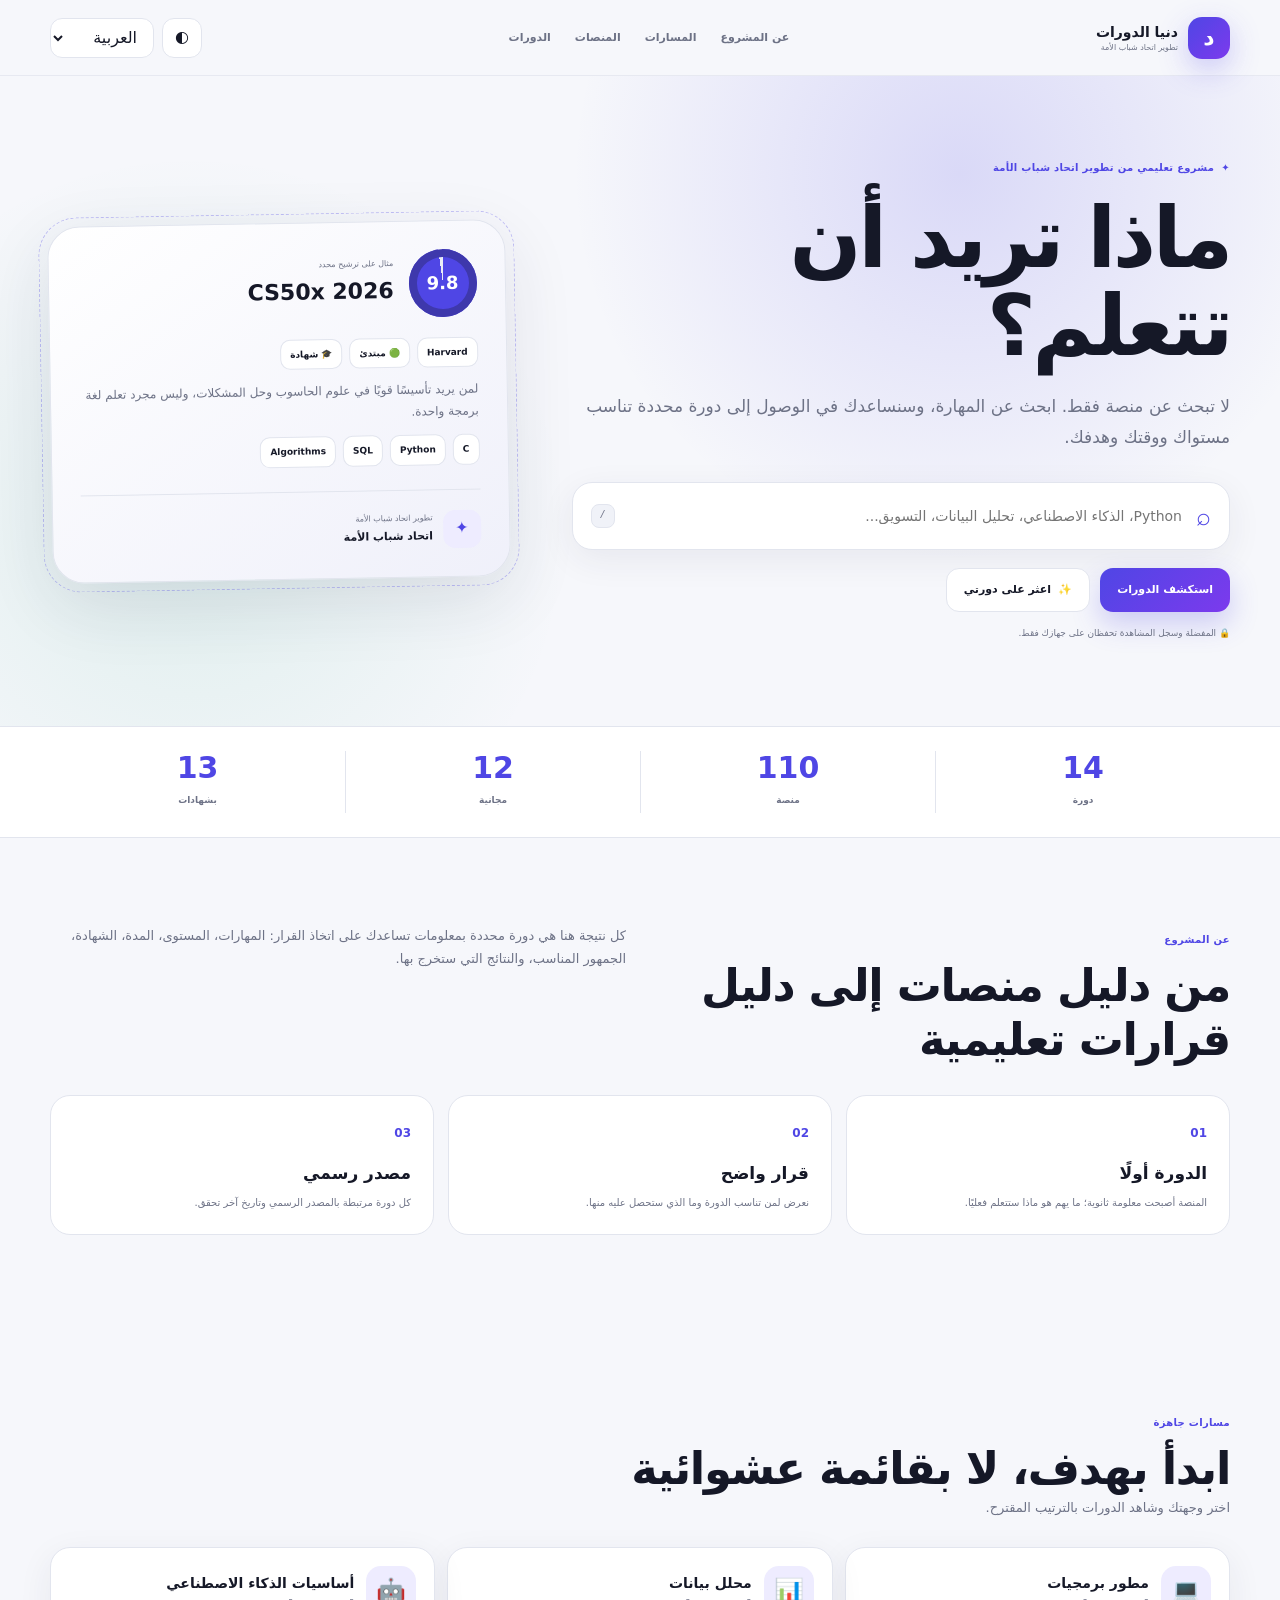
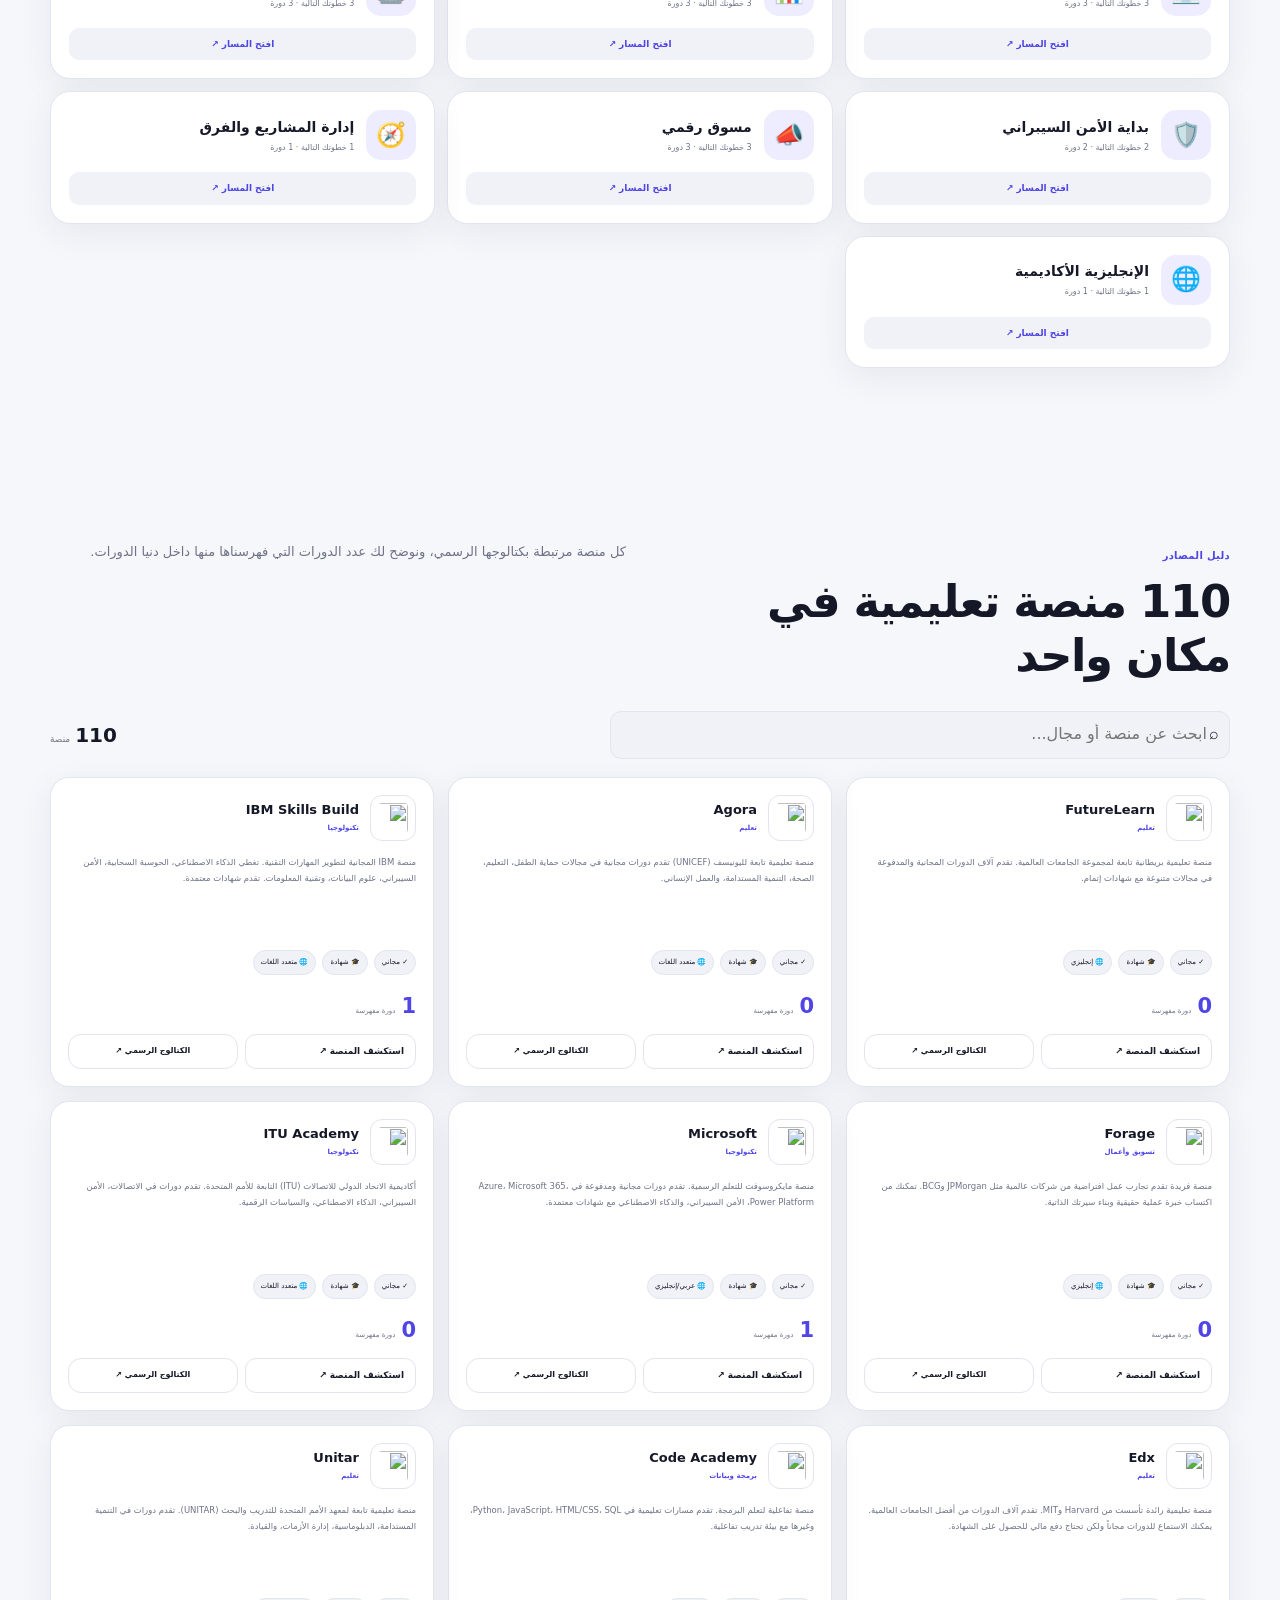
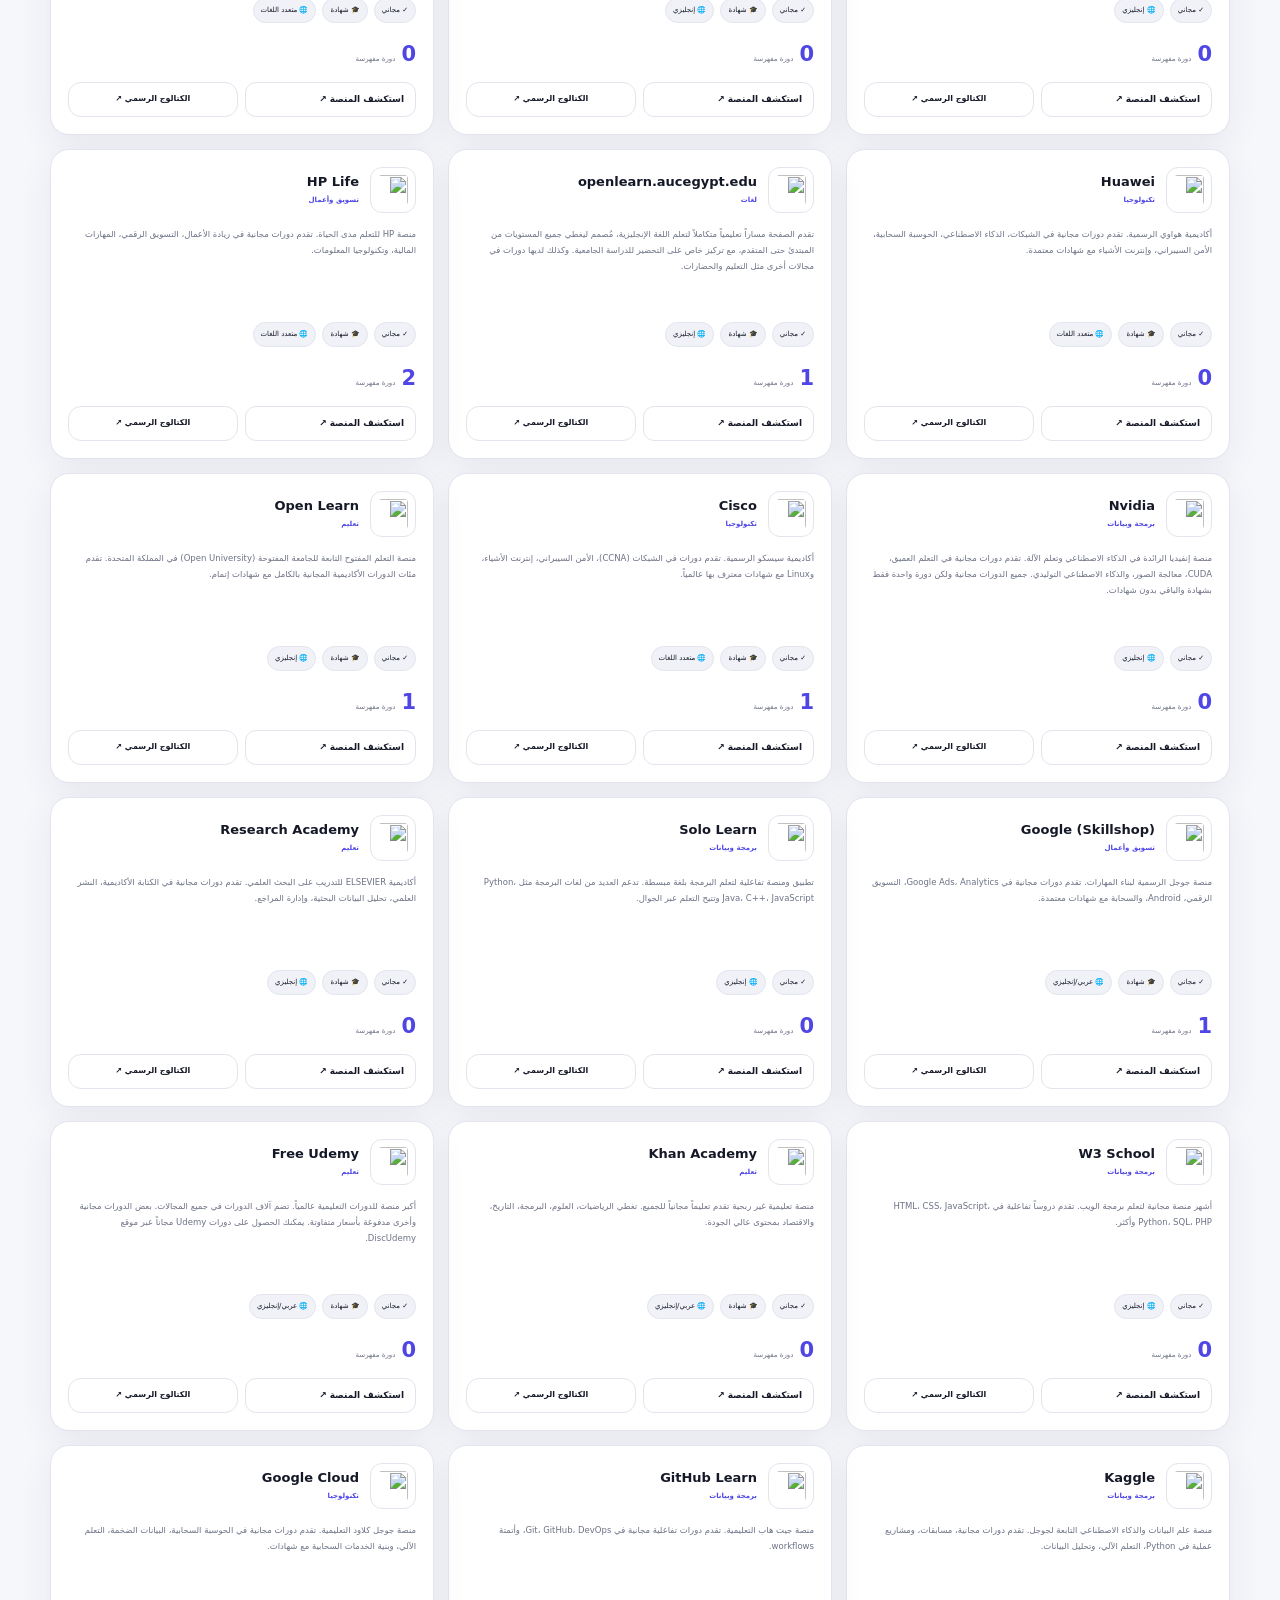
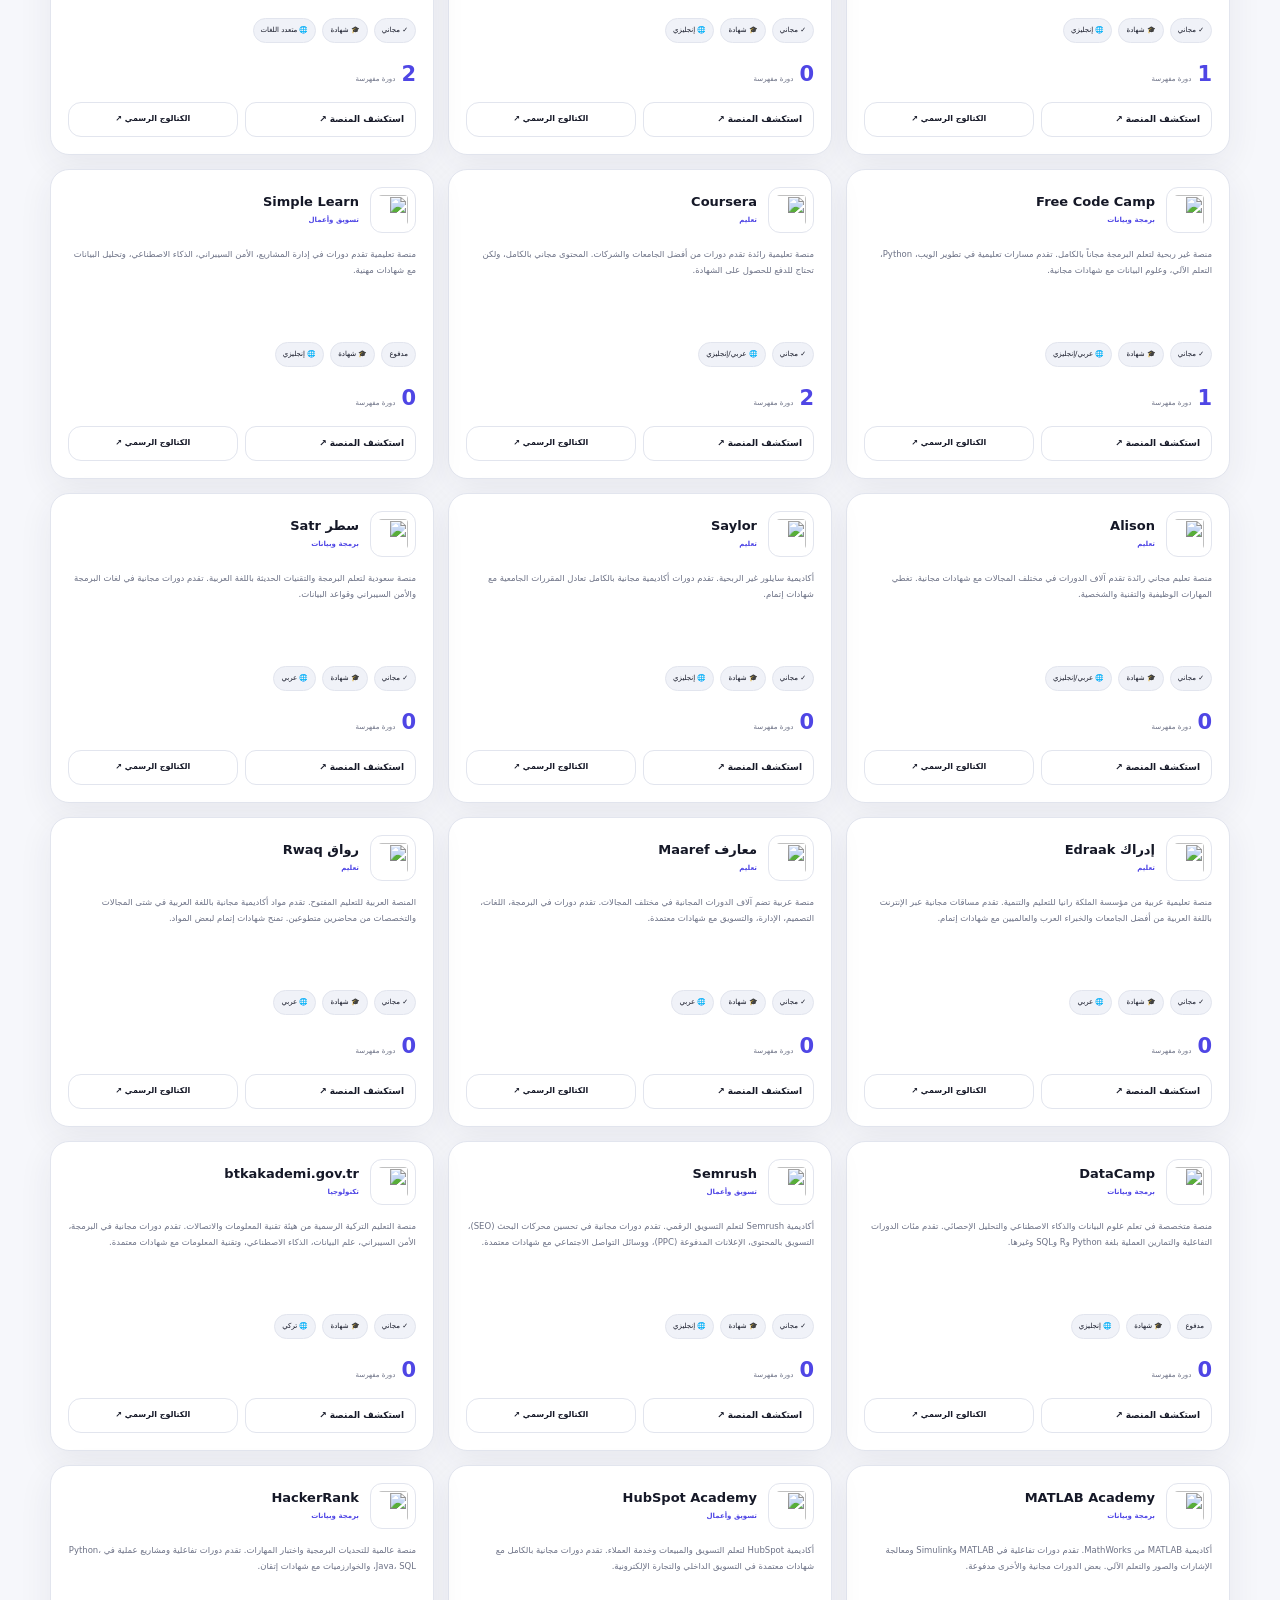
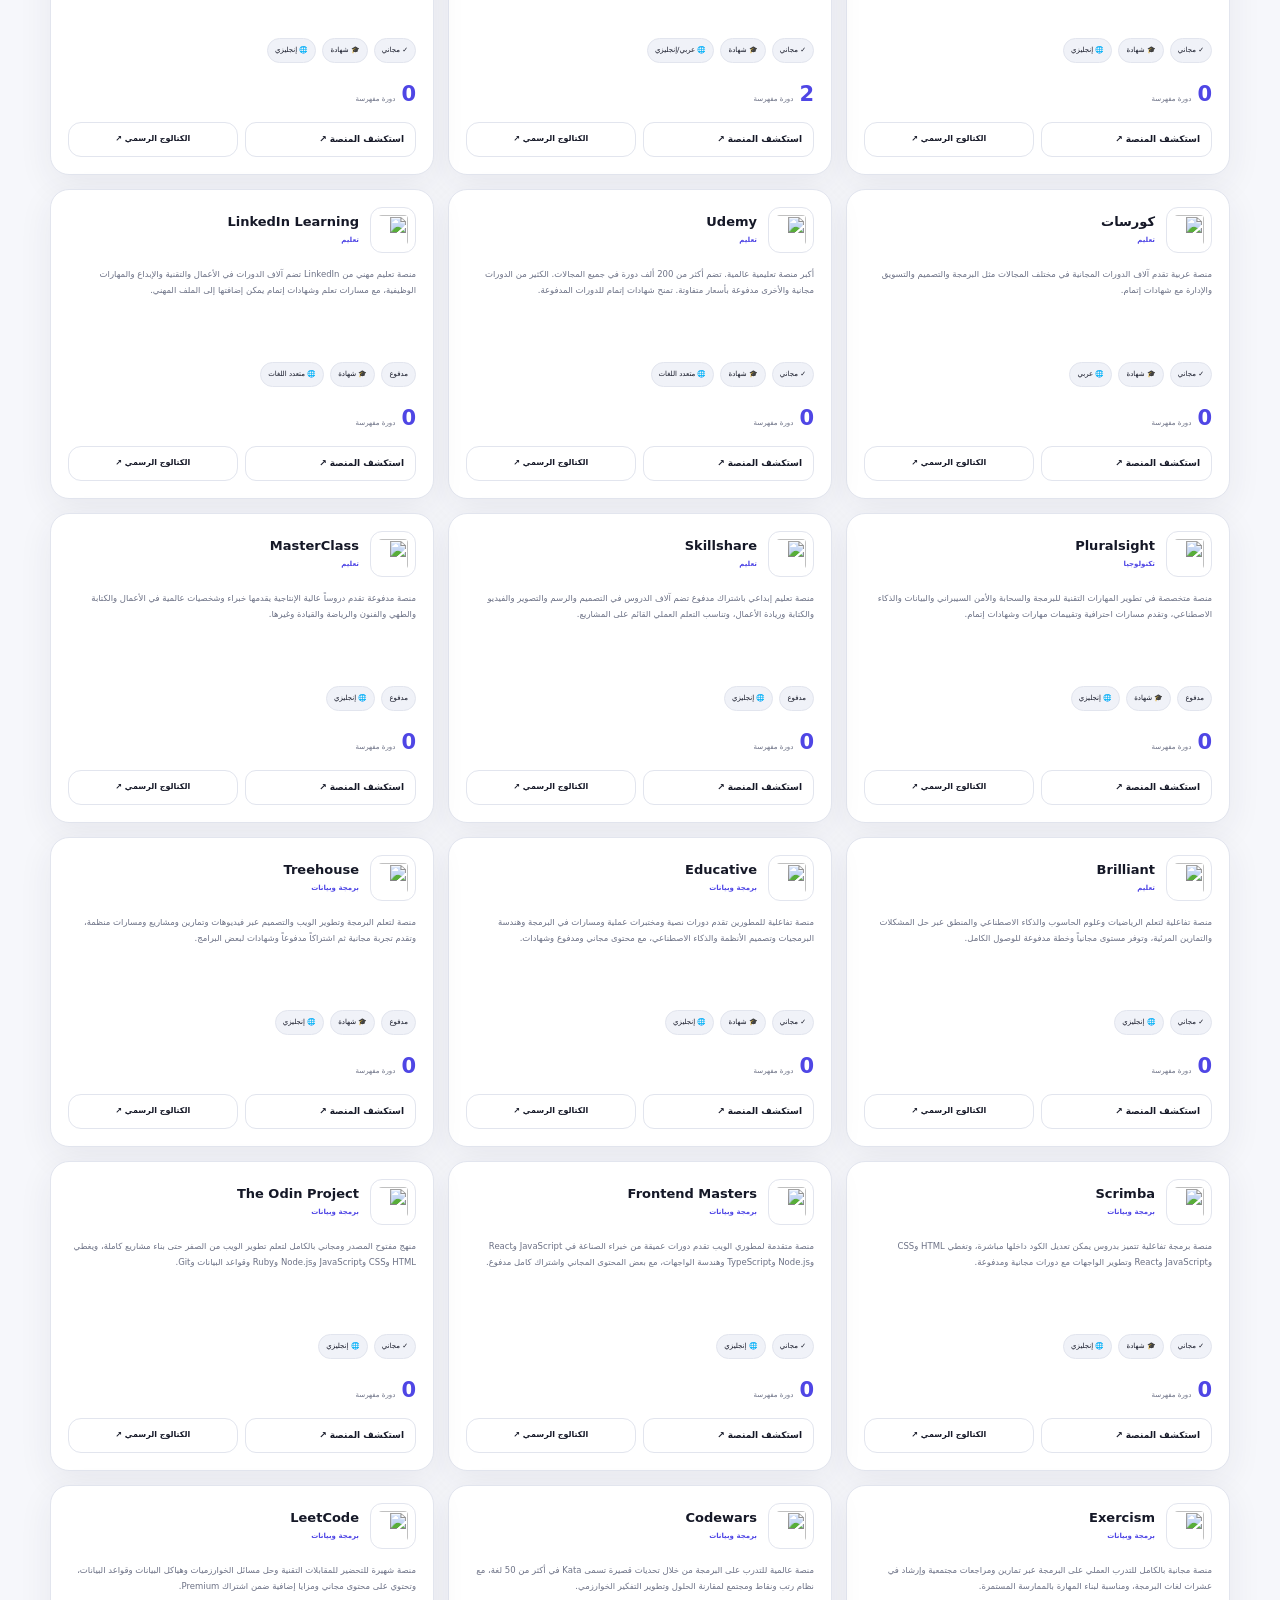
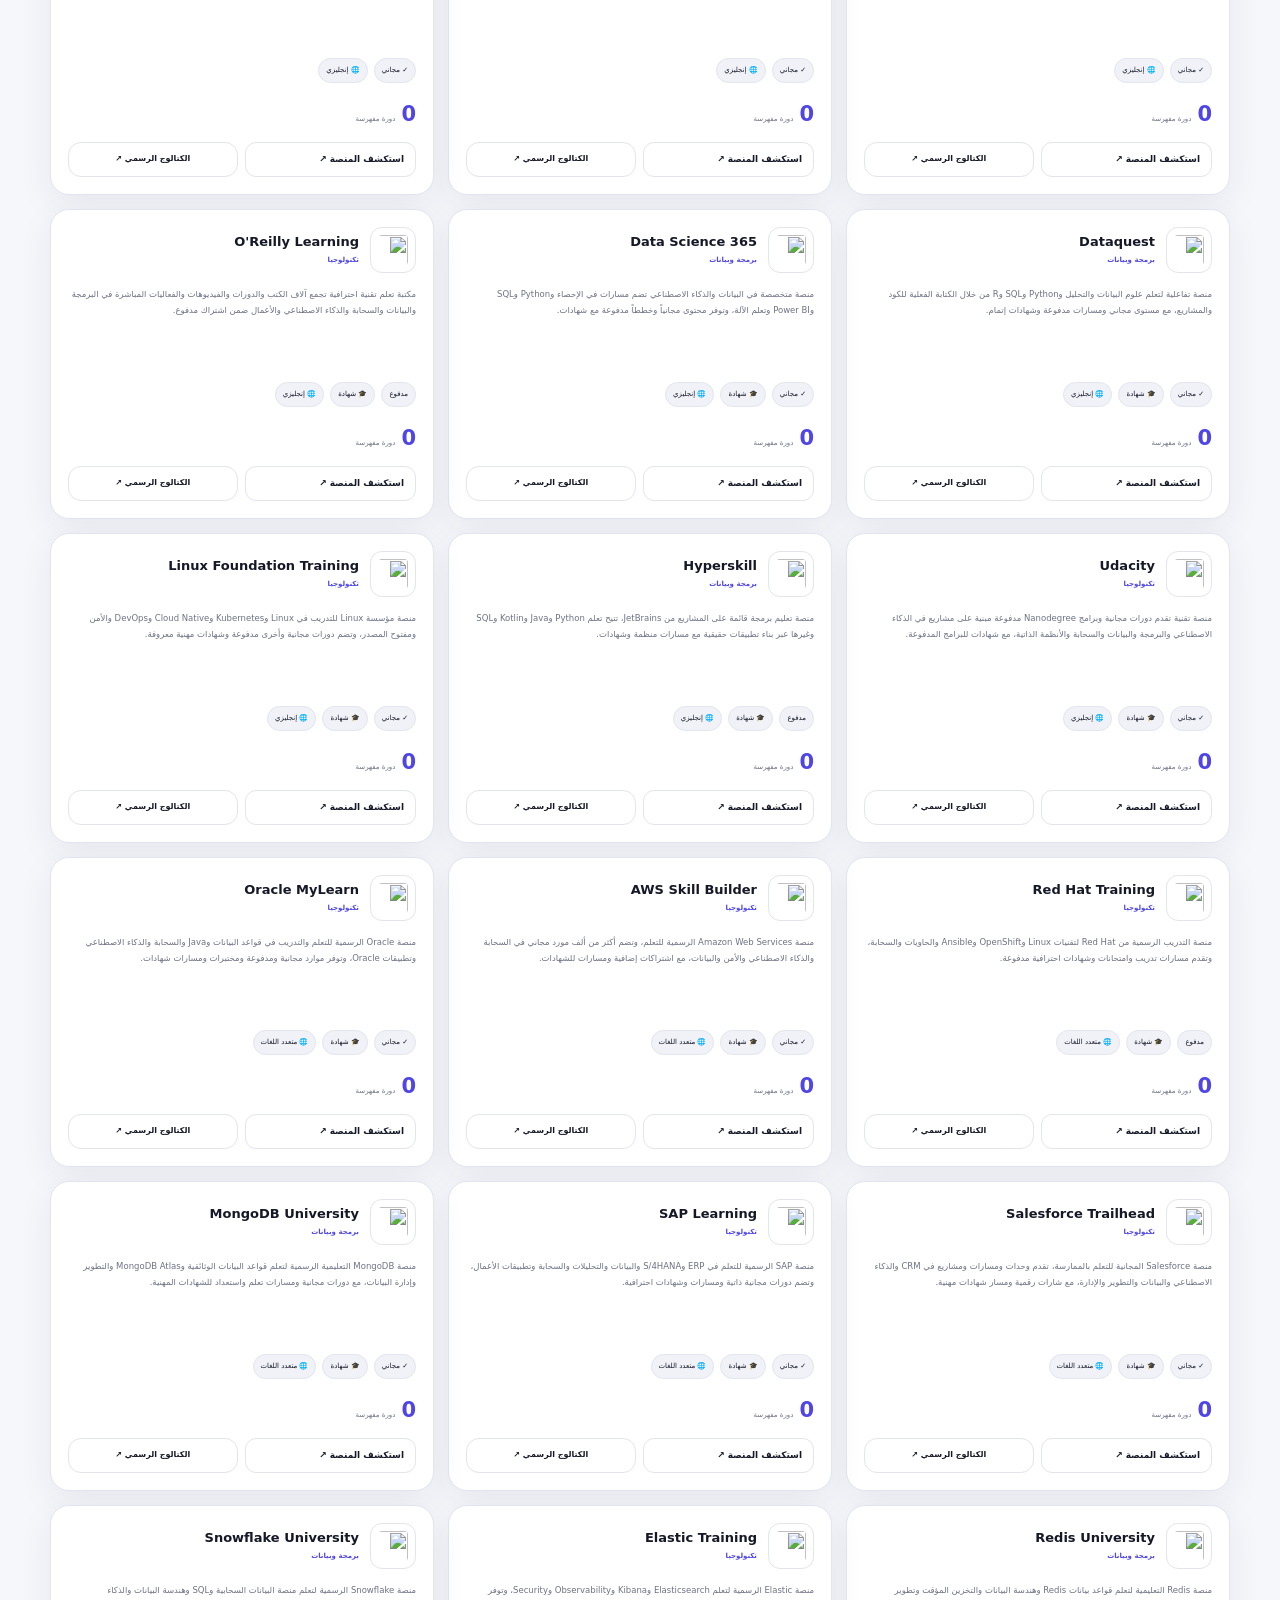
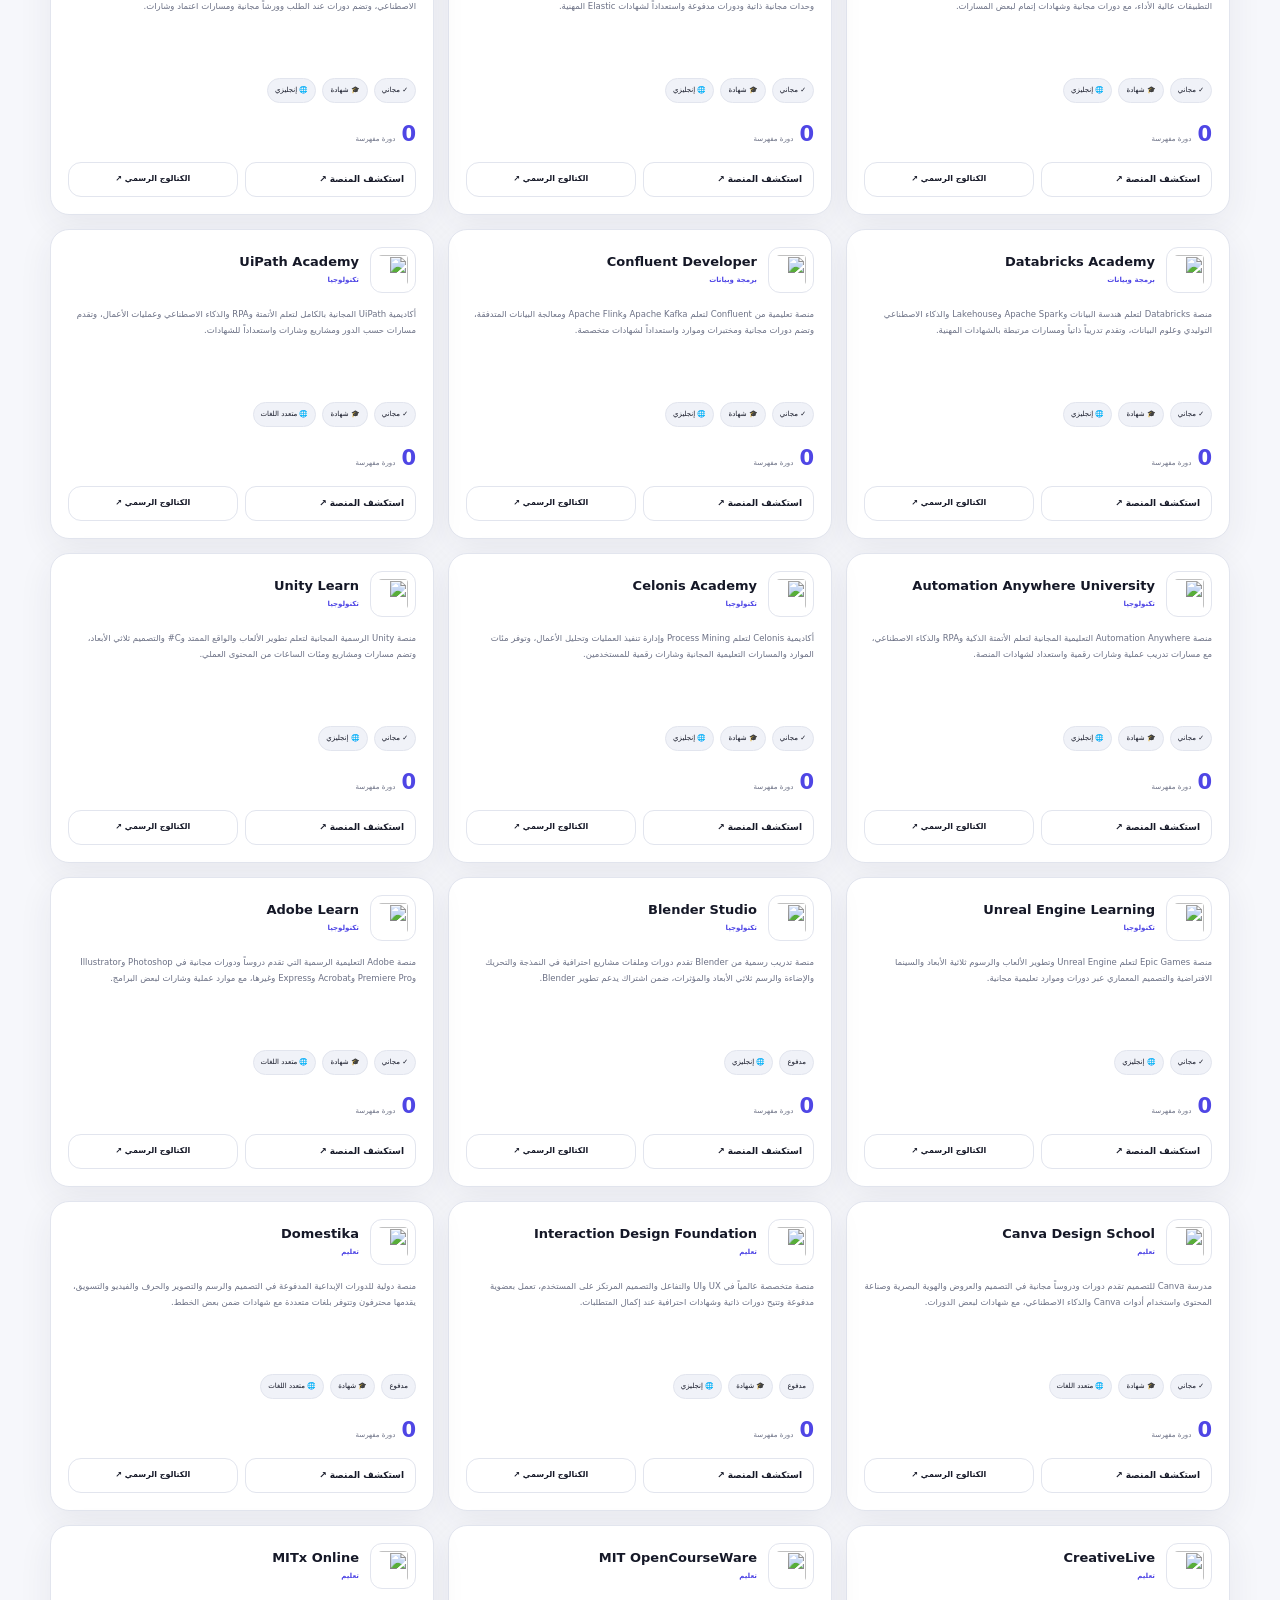
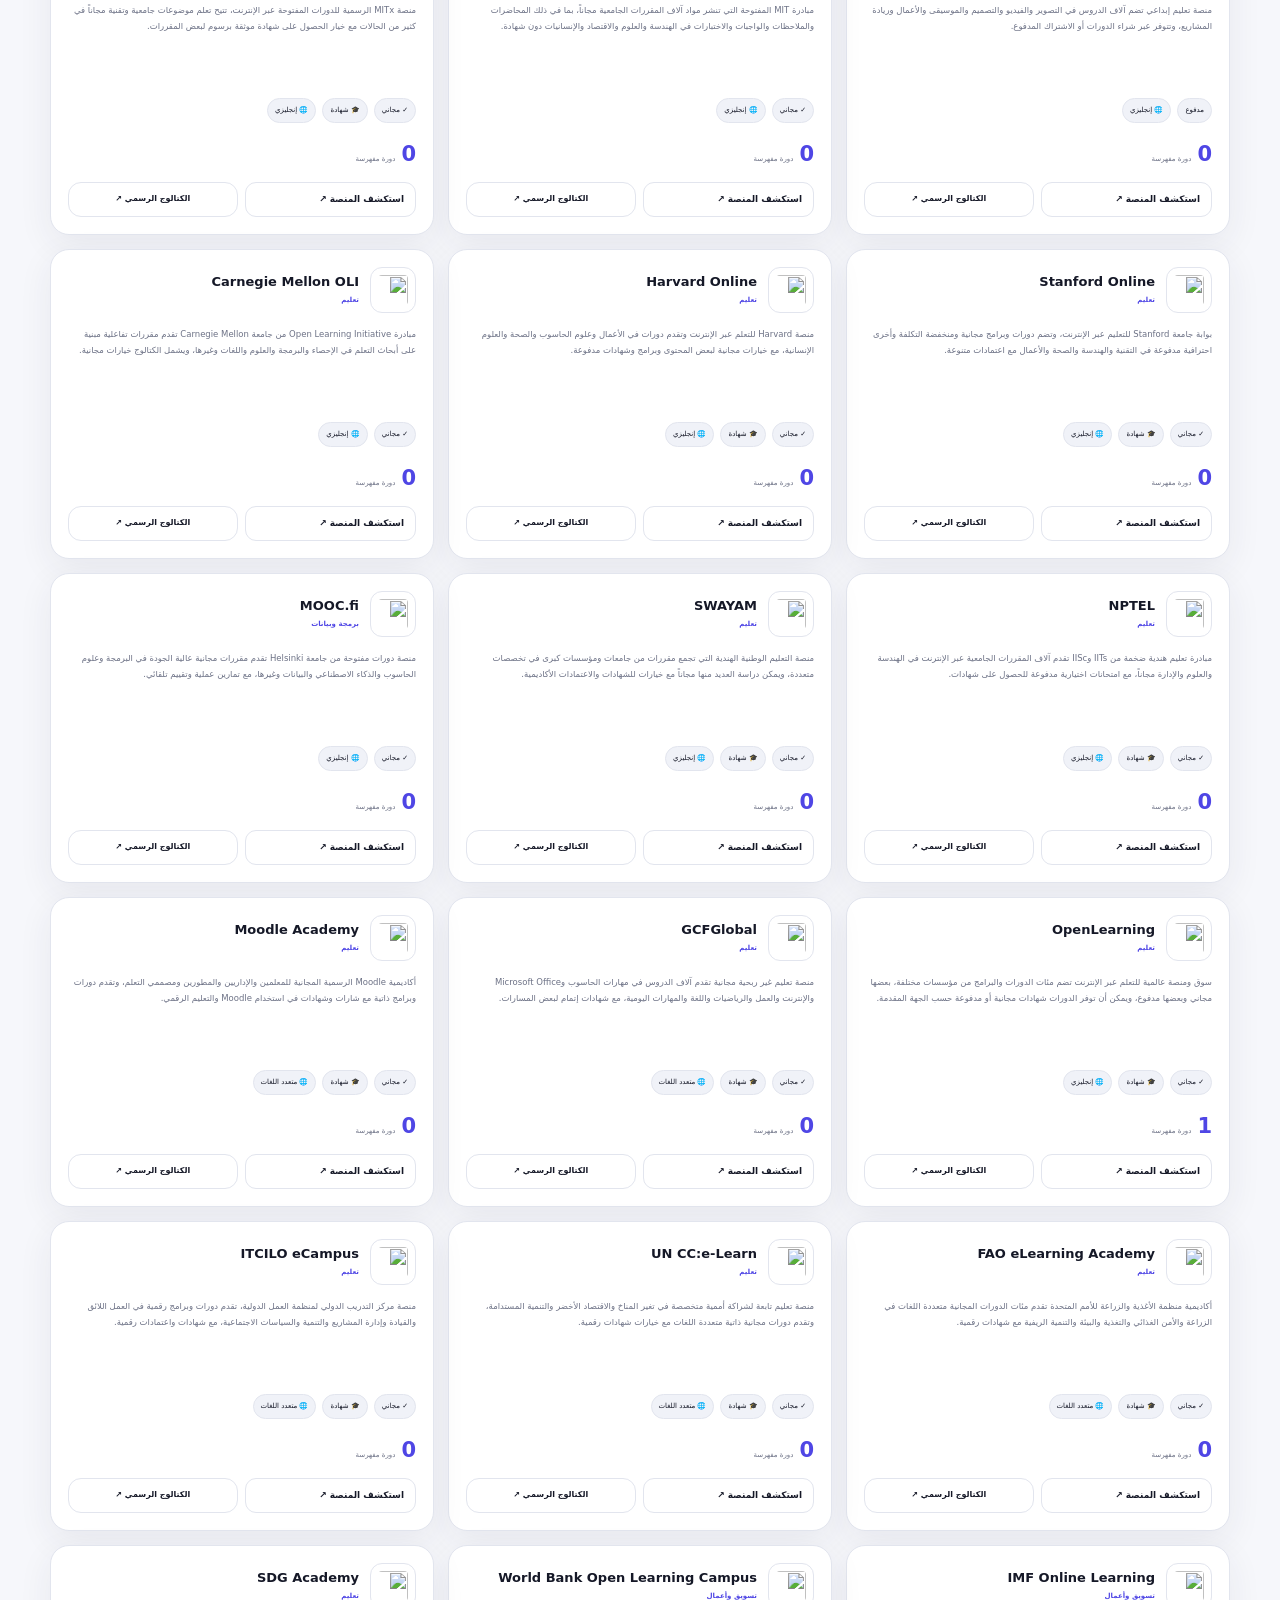
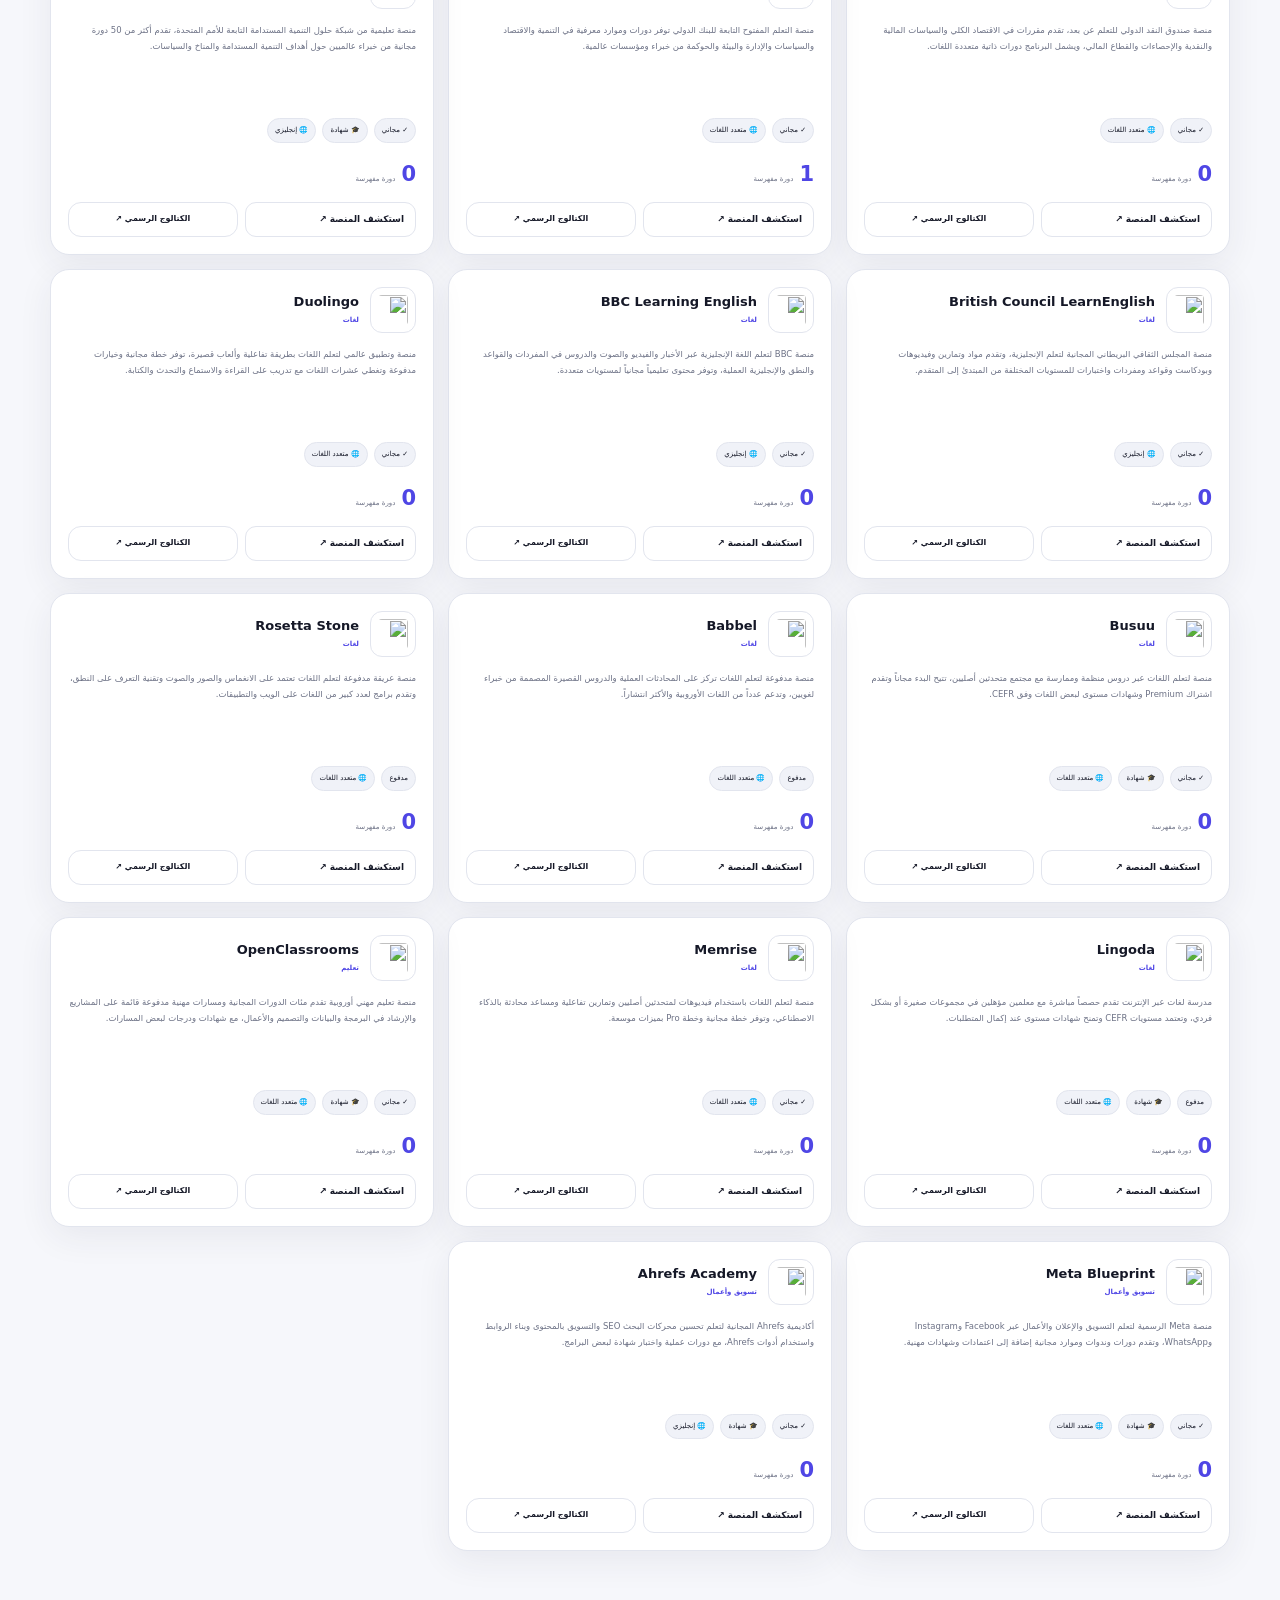
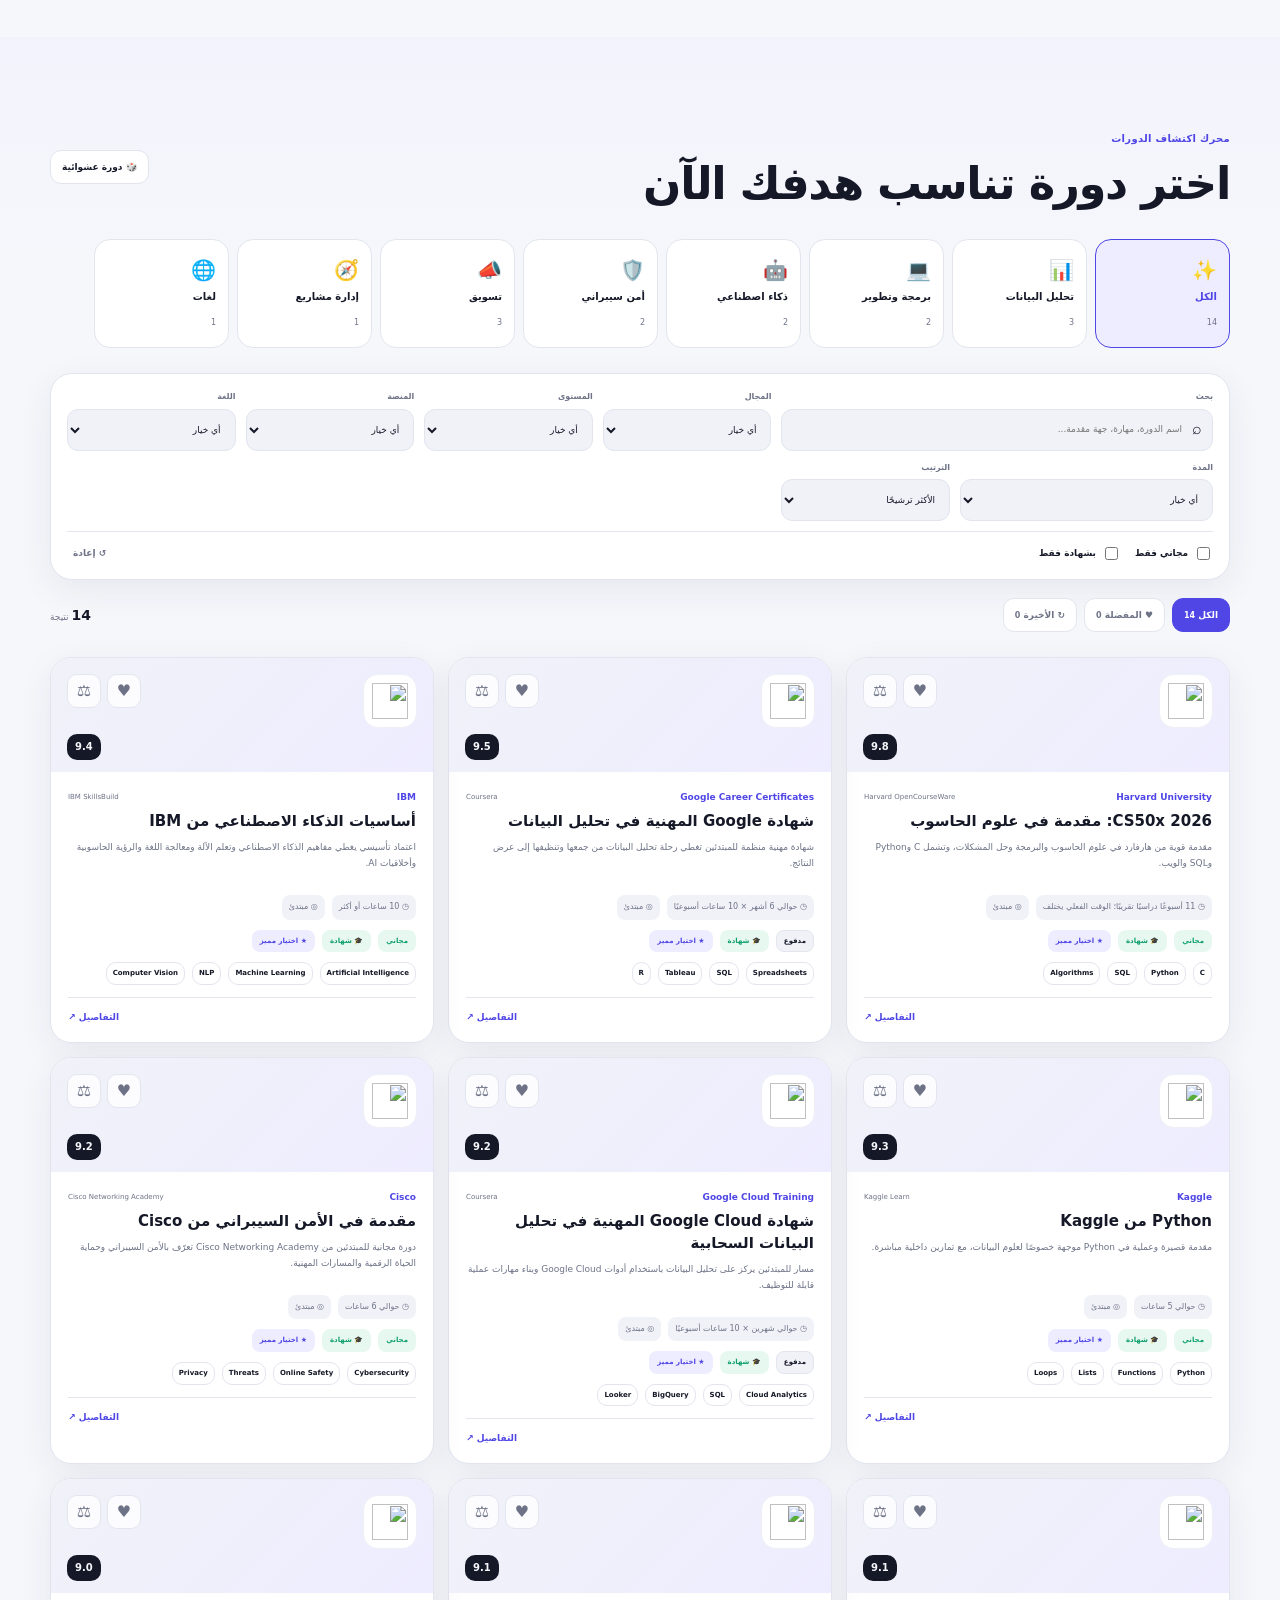
==== commit 6641c83c: "Add files via upload" ====
--- a/index.html
+++ b/index.html
@@ -78,6 +78,7 @@
       </div>
 
       <div class="catalog-toolbar"><div class="tabs"><button class="tab active" data-tab="all"><span data-i18n="all">الكل</span> <b id="allBadge">0</b></button><button class="tab" data-tab="favorites">♥ <span data-i18n="favorites">المفضلة</span> <b id="favBadge">0</b></button><button class="tab" data-tab="recent">↻ <span data-i18n="recent">الأخيرة</span> <b id="recentBadge">0</b></button></div><div><strong id="resultsCount">0</strong> <span data-i18n="results">نتيجة</span></div></div>
+      <p id="catalogLoadStatus" class="privacy-note catalog-load-status" aria-live="polite"></p>
       <div class="courses-grid" id="coursesGrid"></div>
     </div>
   </section>
@@ -96,6 +97,7 @@
 <script src="js/platforms.js"></script>
 <script src="js/data.js"></script>
 <script src="js/catalog-core.js"></script>
+<script src="js/catalog-runtime.js"></script>
 <script src="js/app.js"></script>
 </body>
 </html>
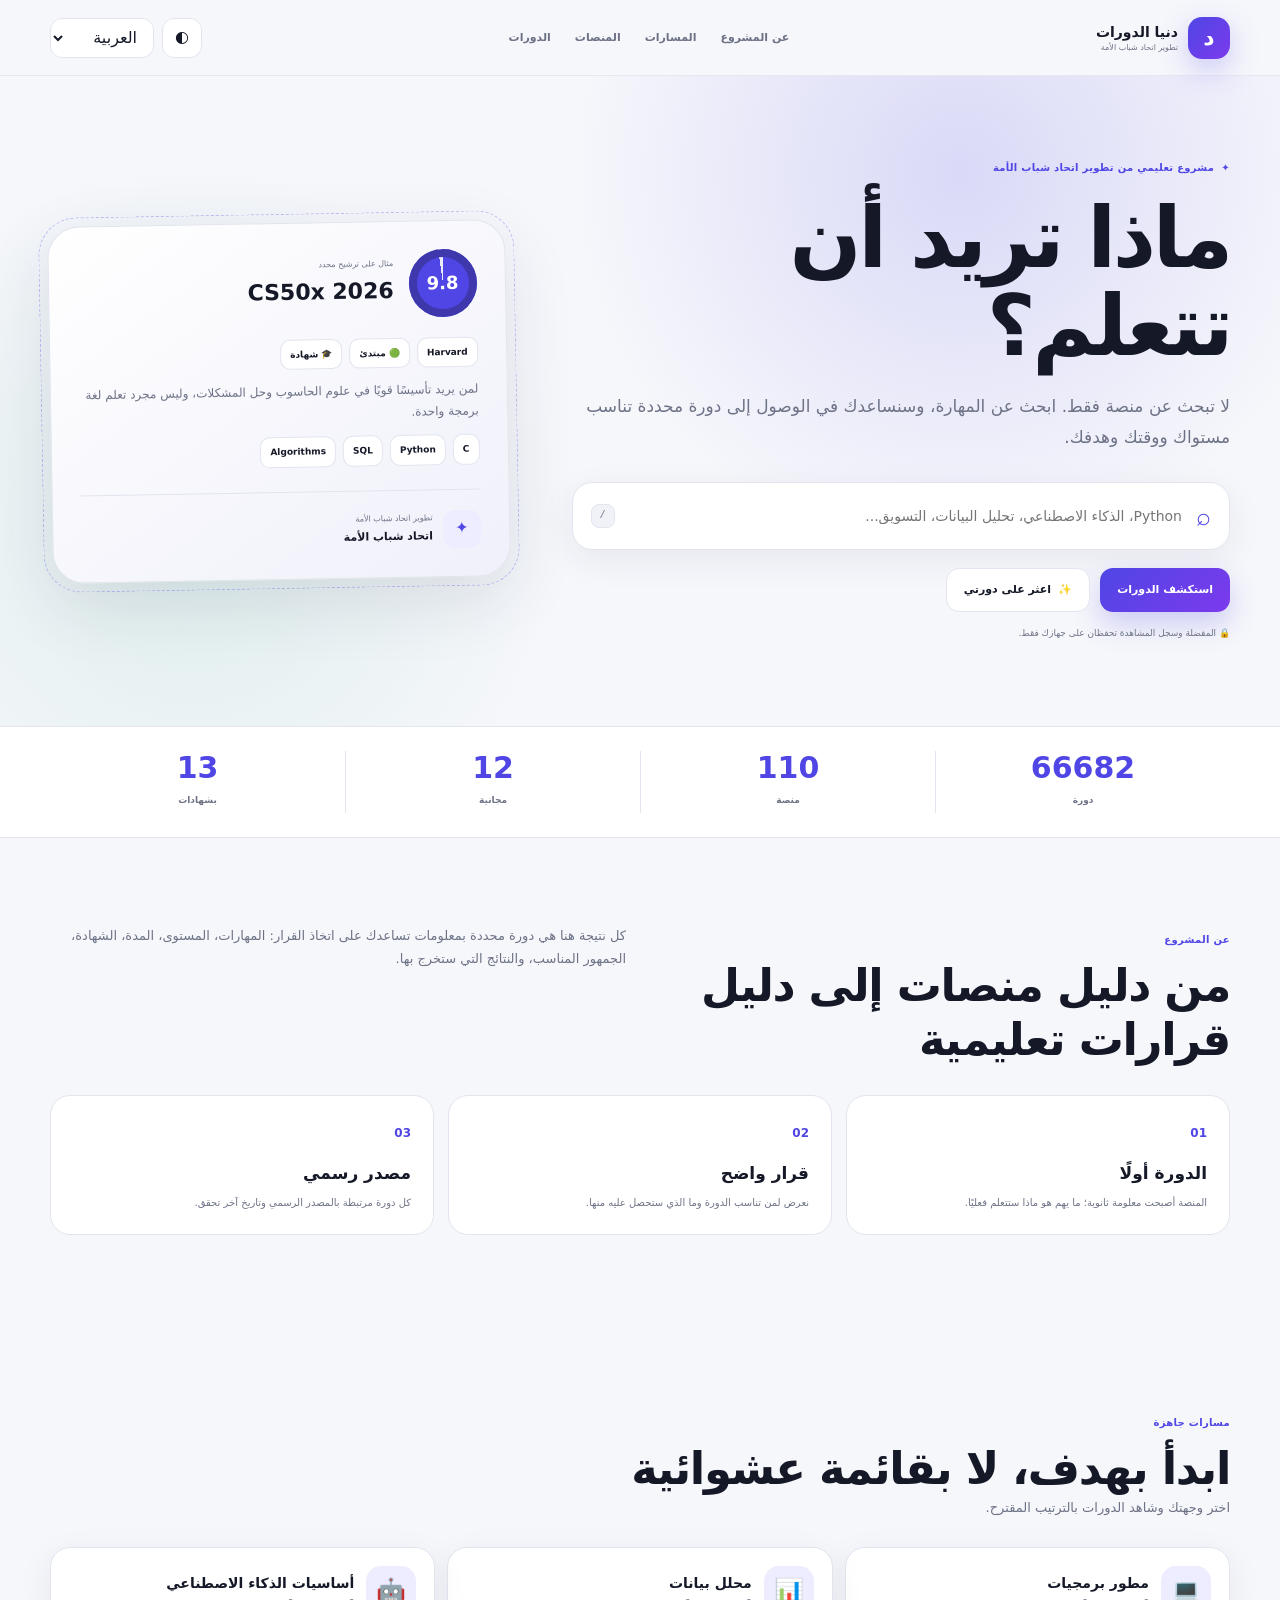
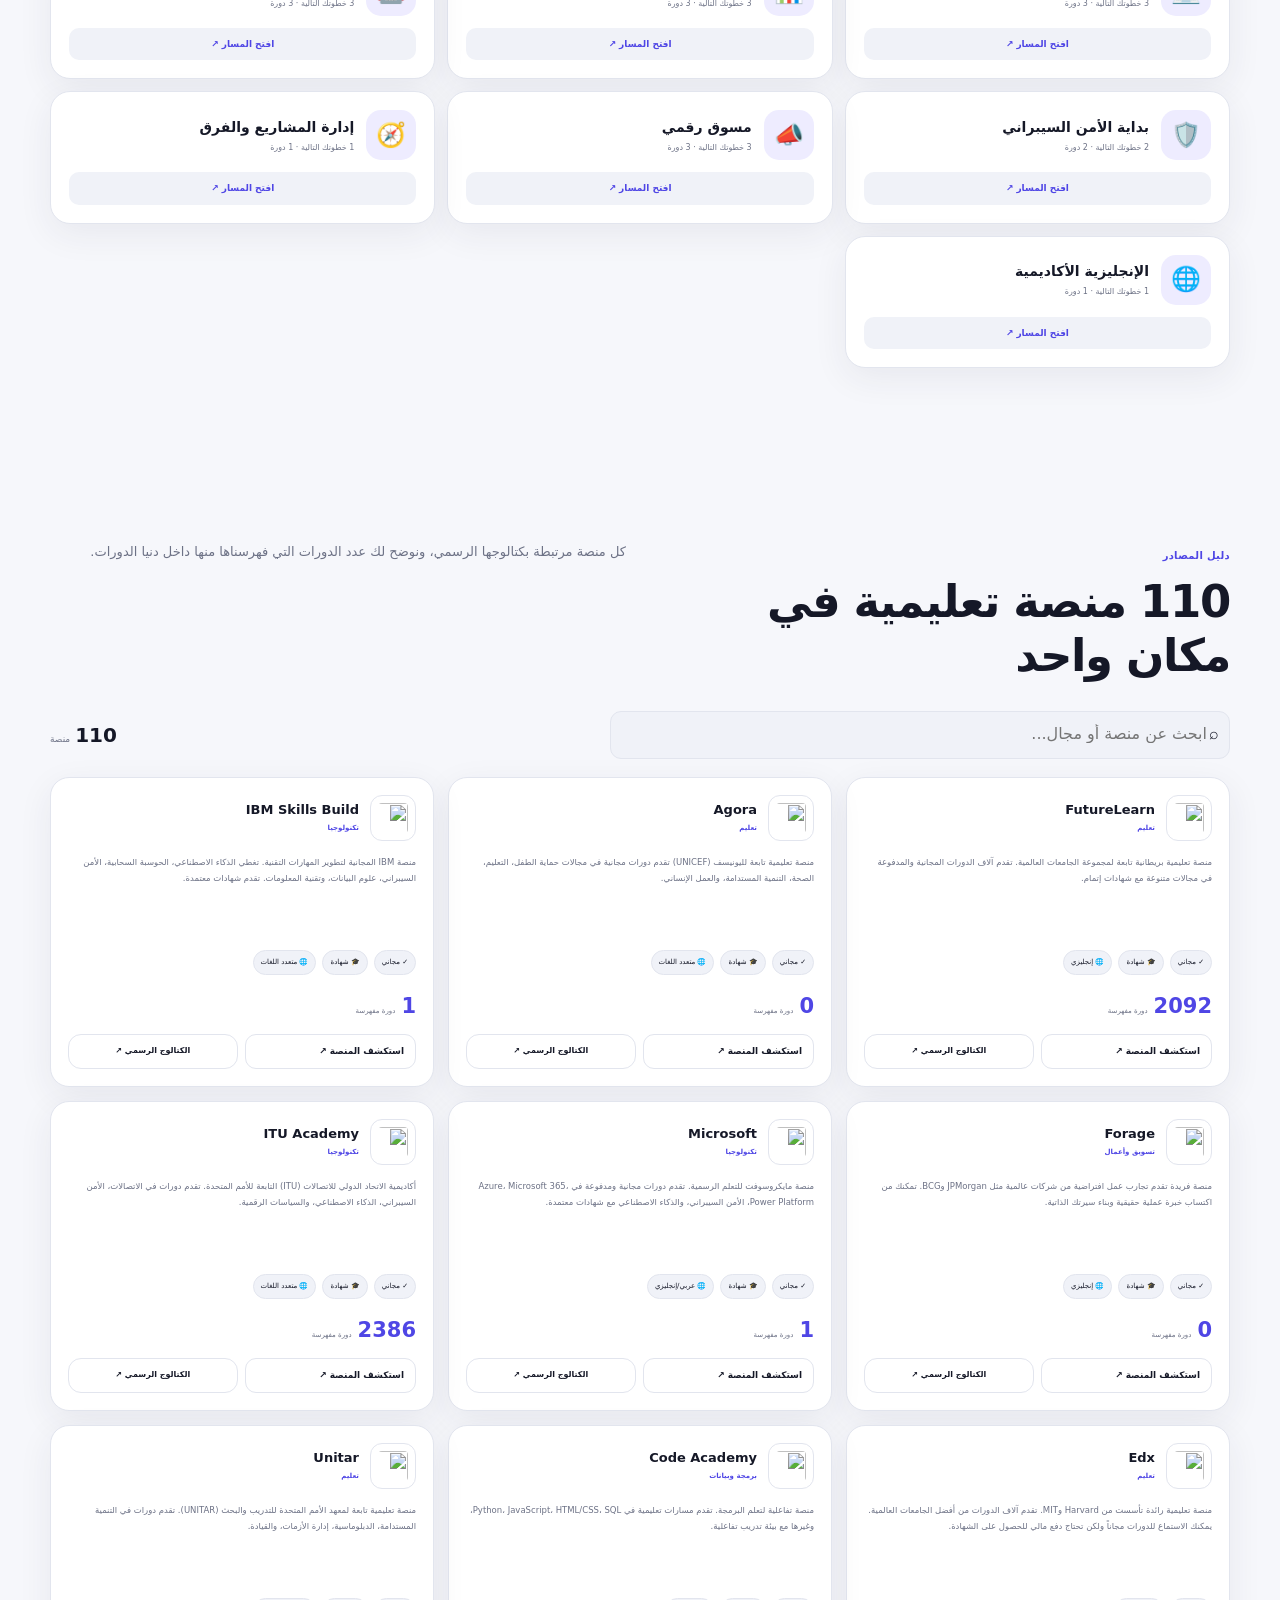
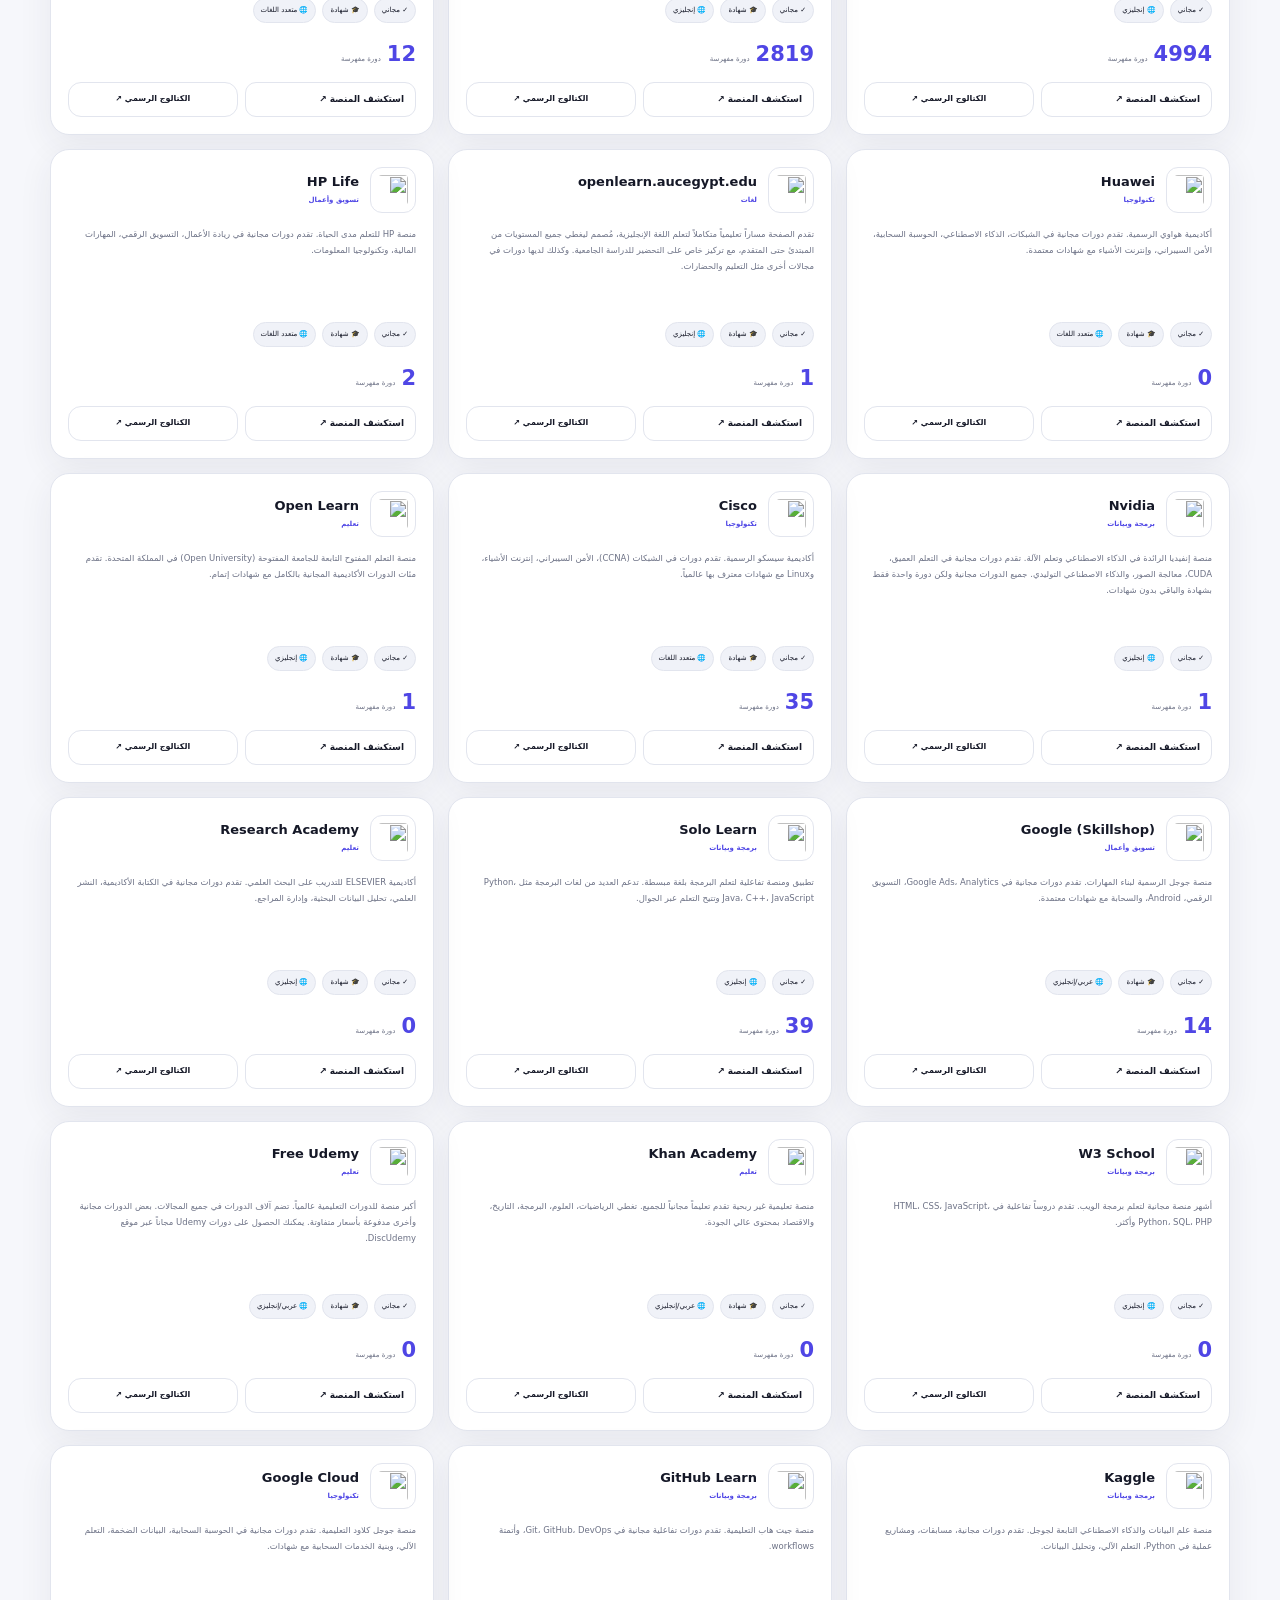
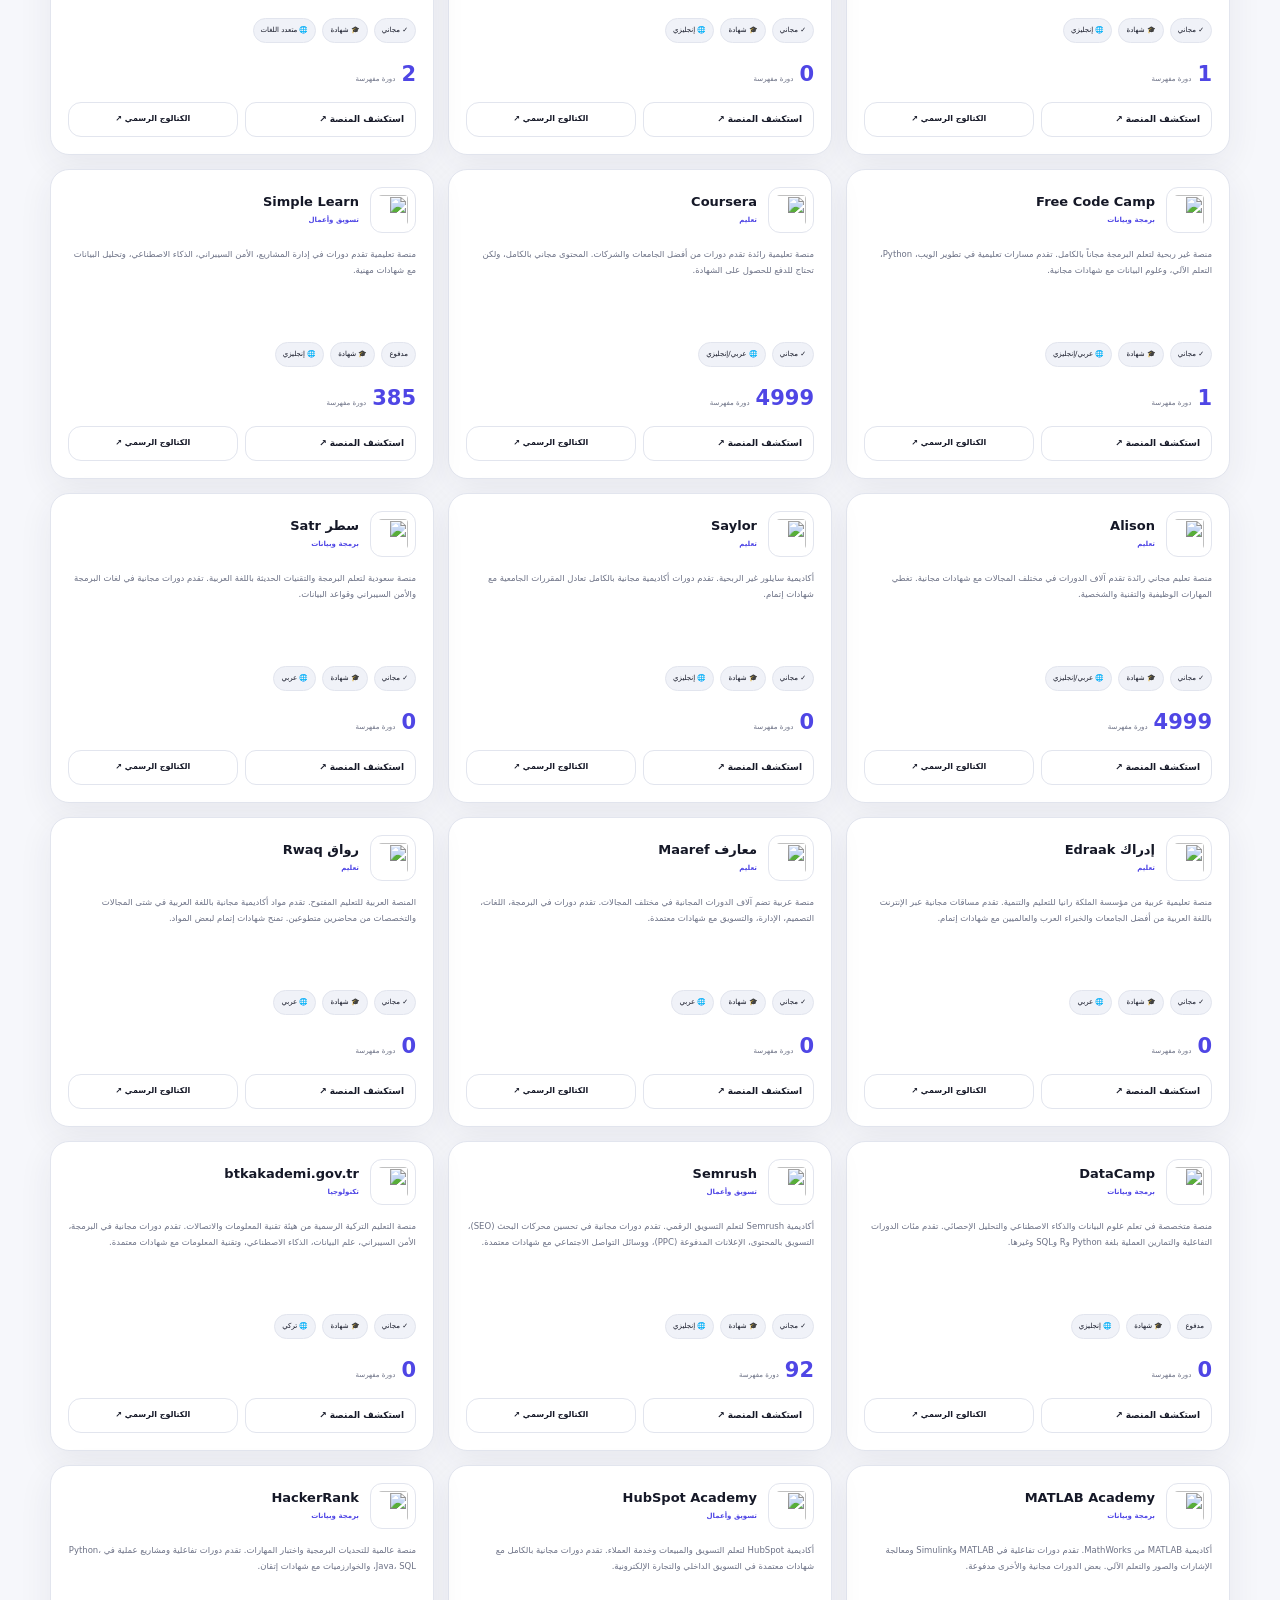
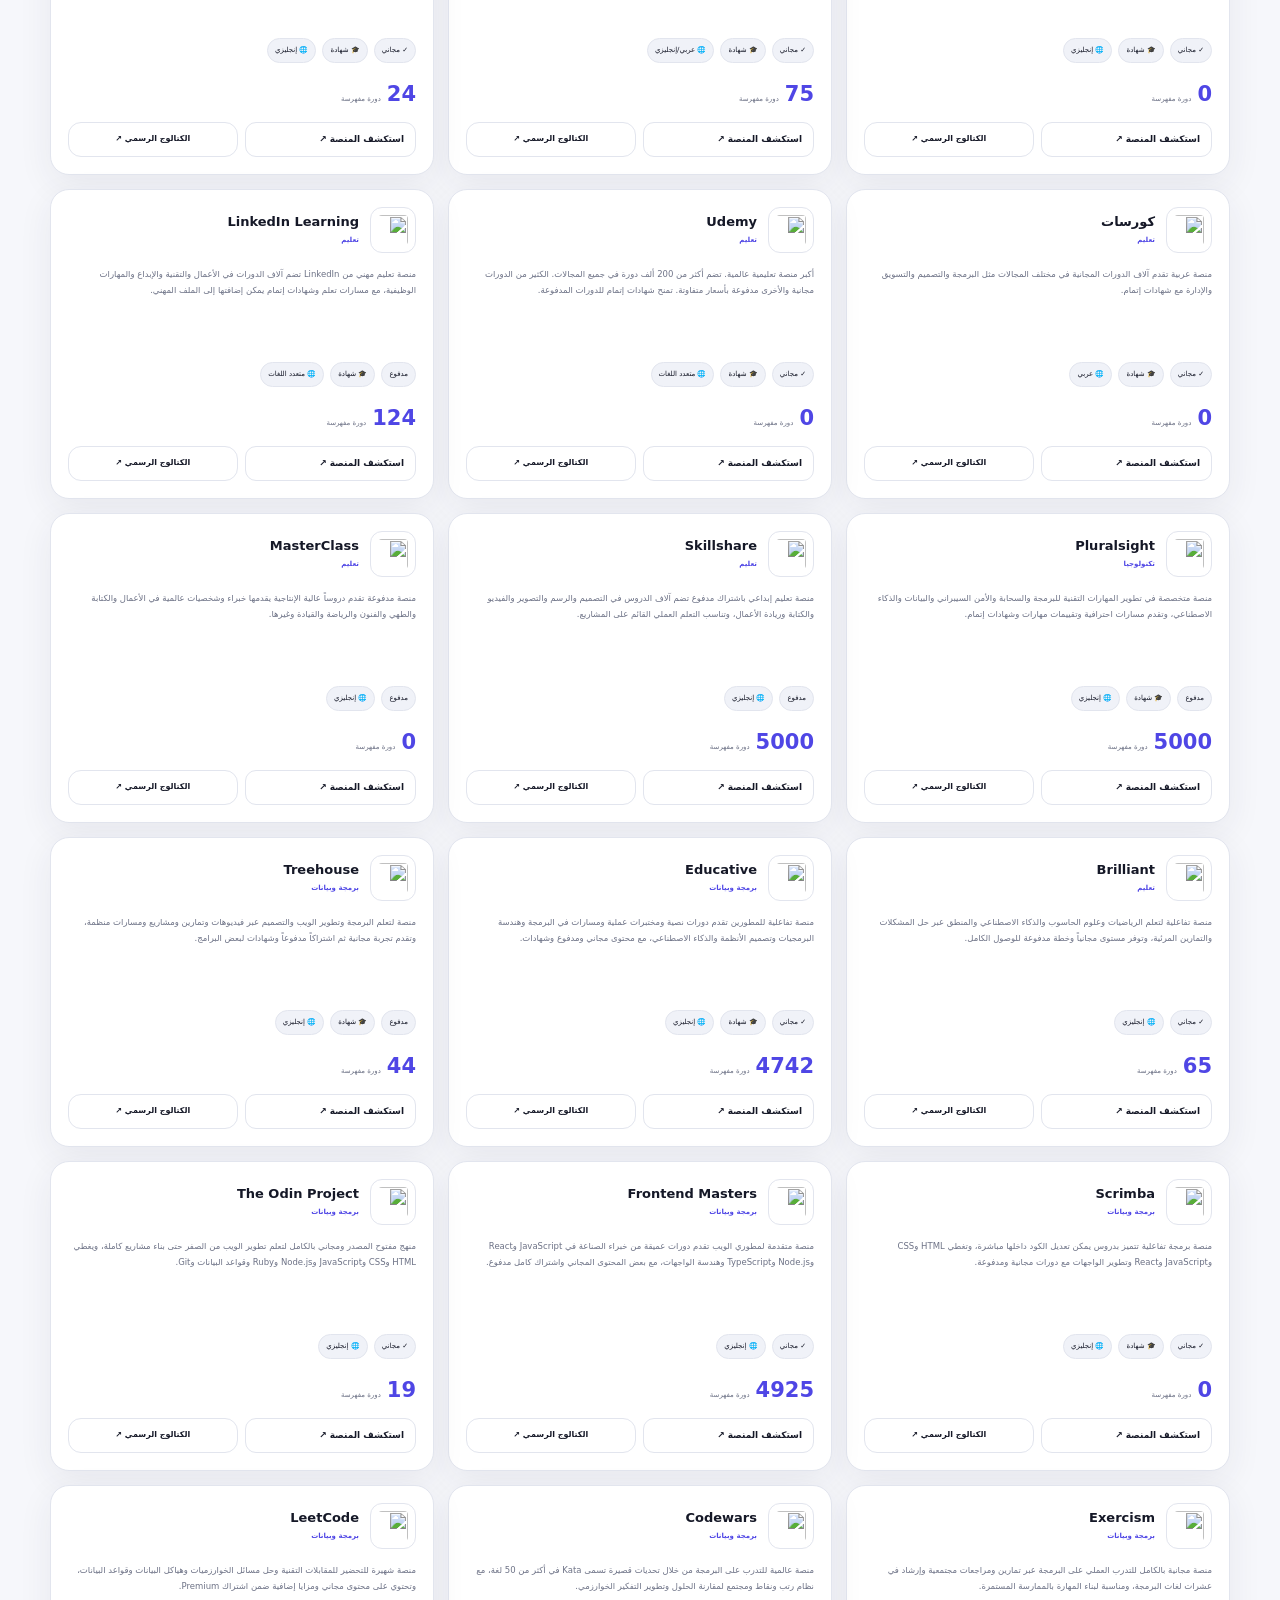
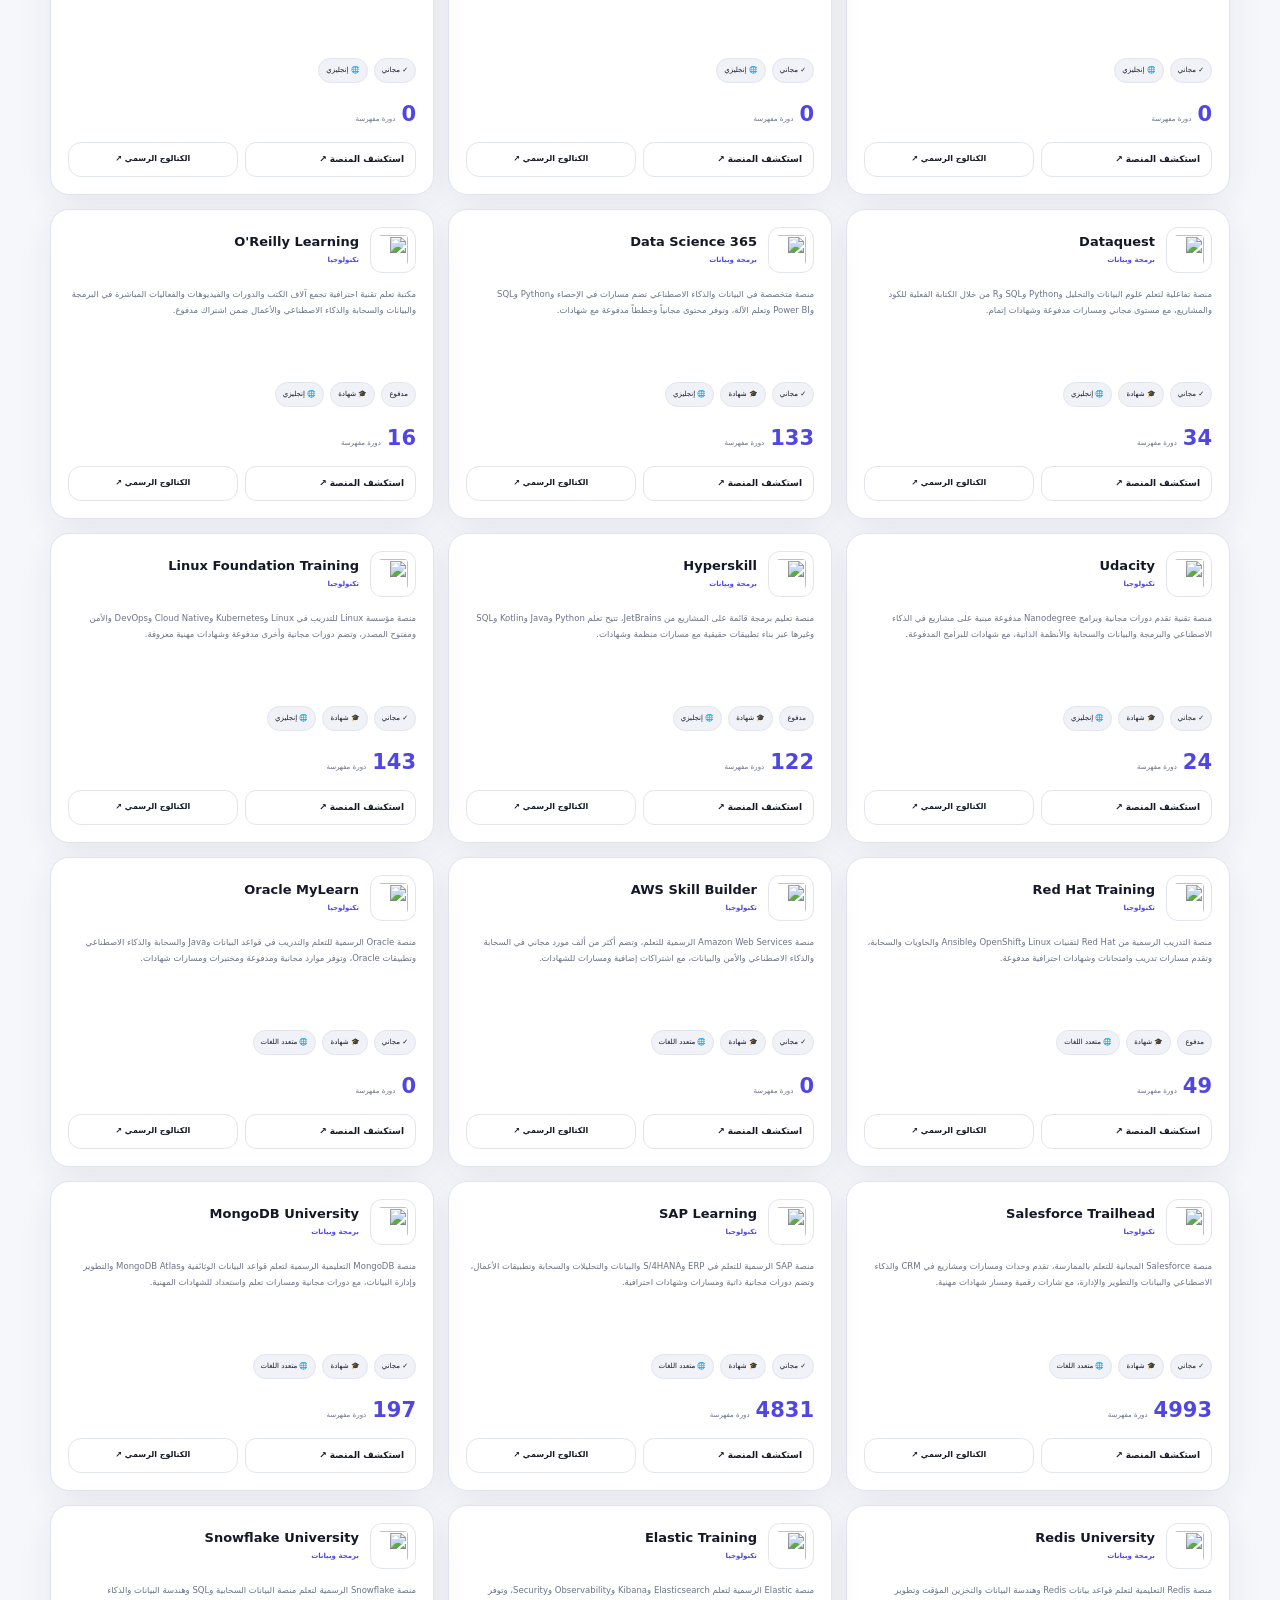
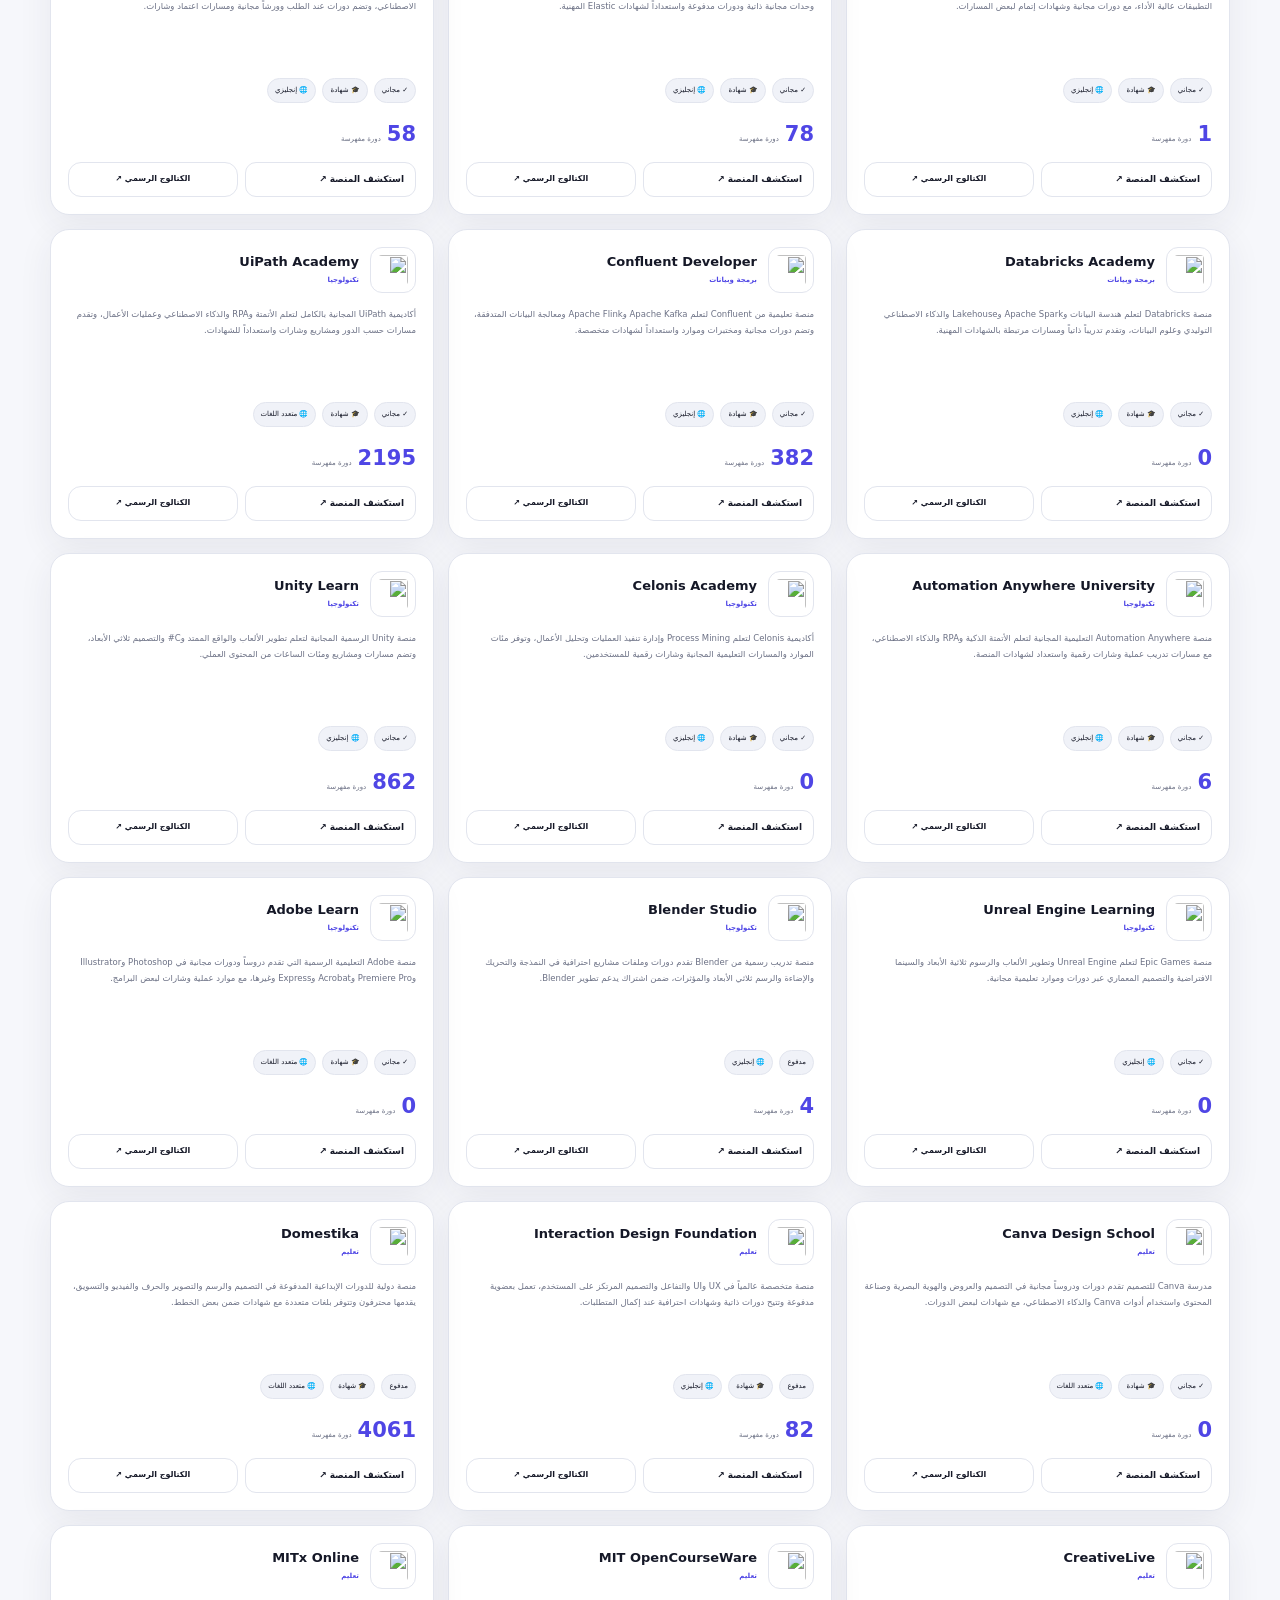
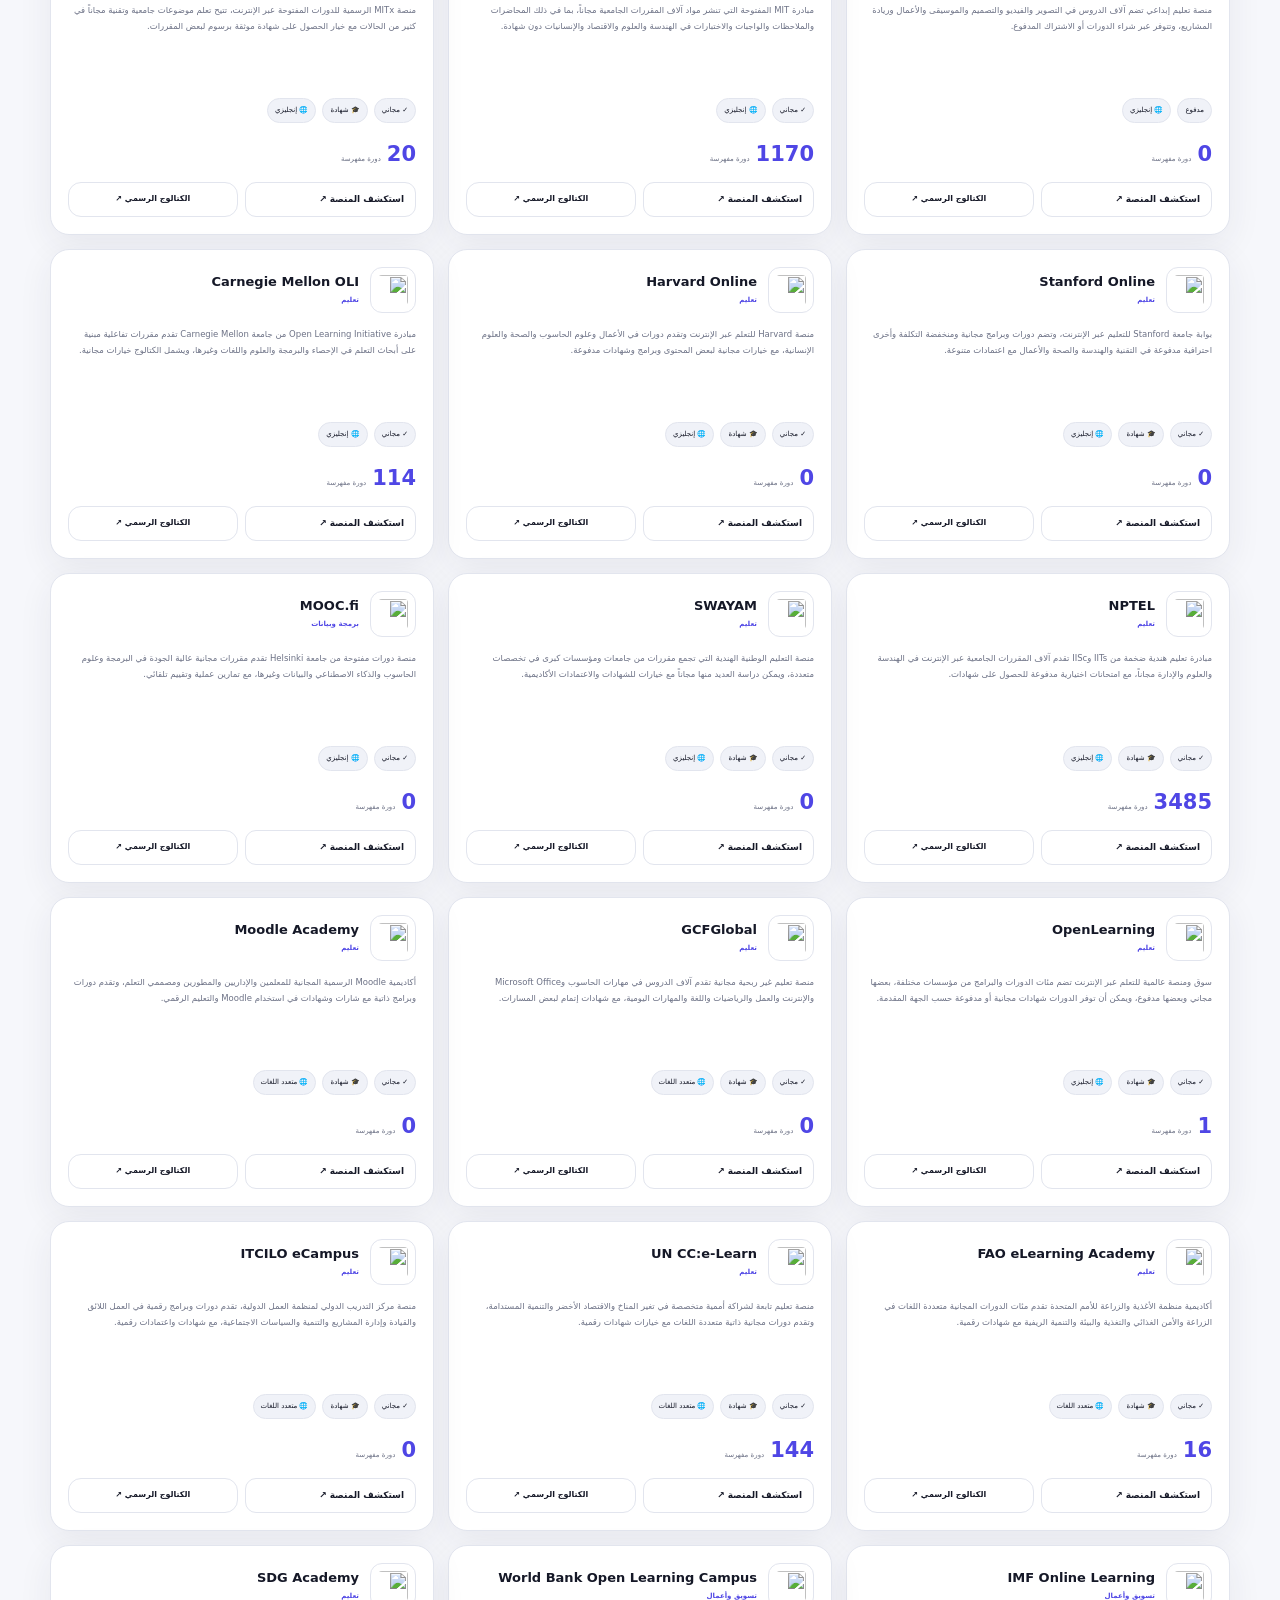
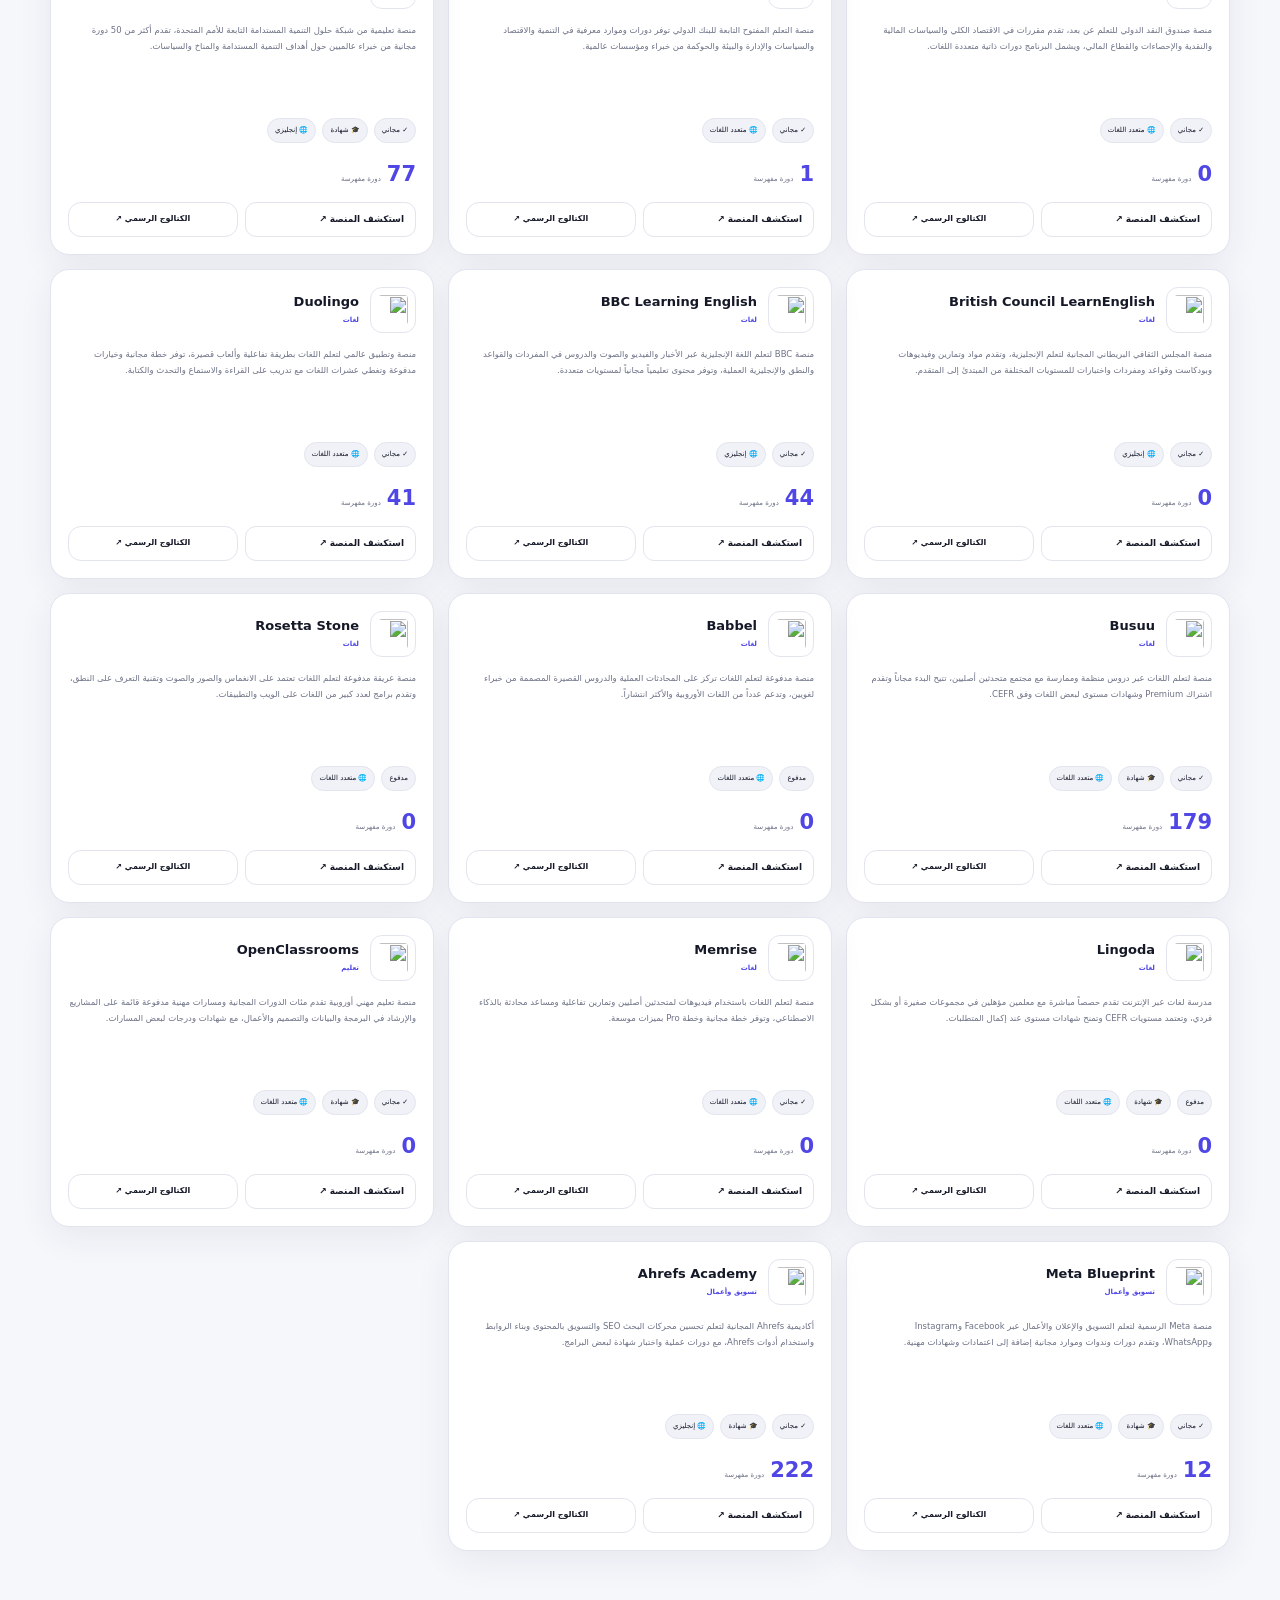
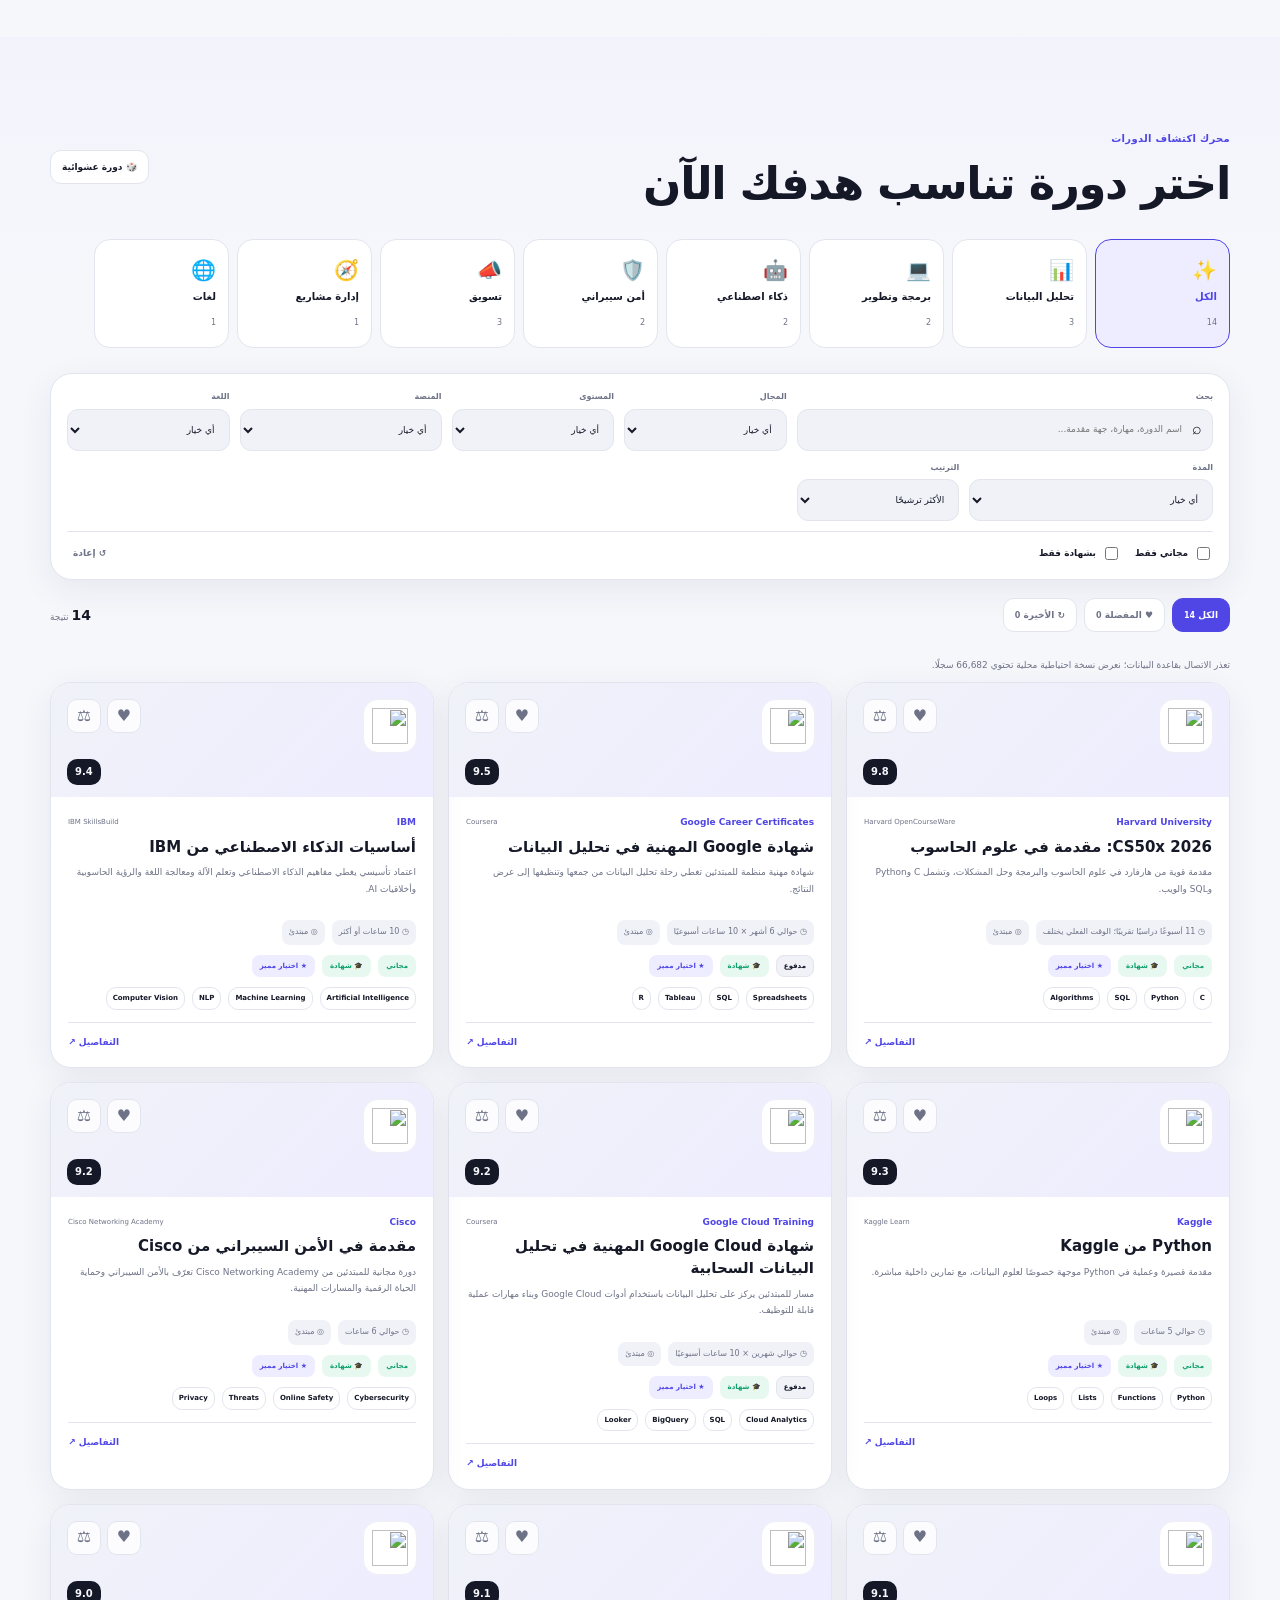
==== commit bafbdaec: "feat: wire homepage to Supabase runtime" ====
--- a/index.html
+++ b/index.html
@@ -98,6 +98,8 @@
 <script src="js/data.js"></script>
 <script src="js/catalog-core.js"></script>
 <script src="js/catalog-runtime.js"></script>
+<script src="js/supabase-config.js"></script>
+<script src="js/supabase-runtime.js"></script>
 <script src="js/app.js"></script>
 </body>
 </html>
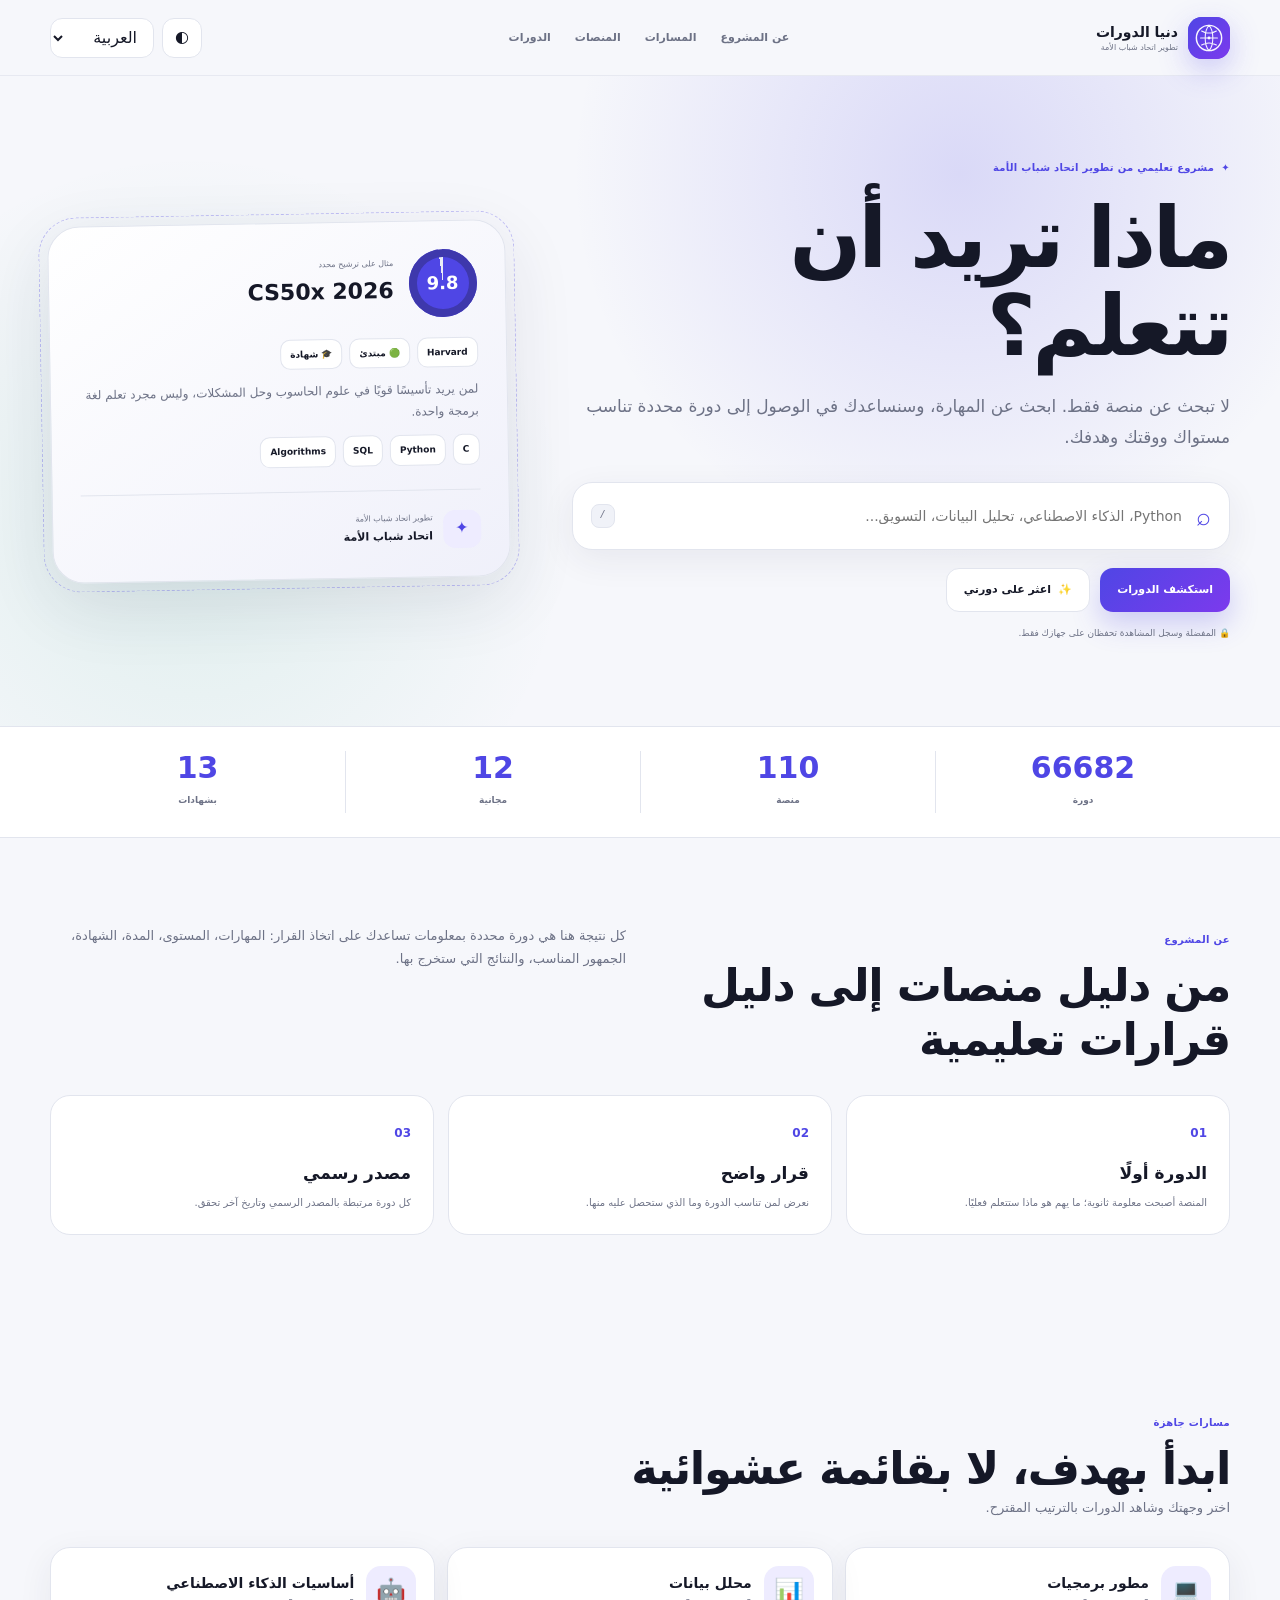
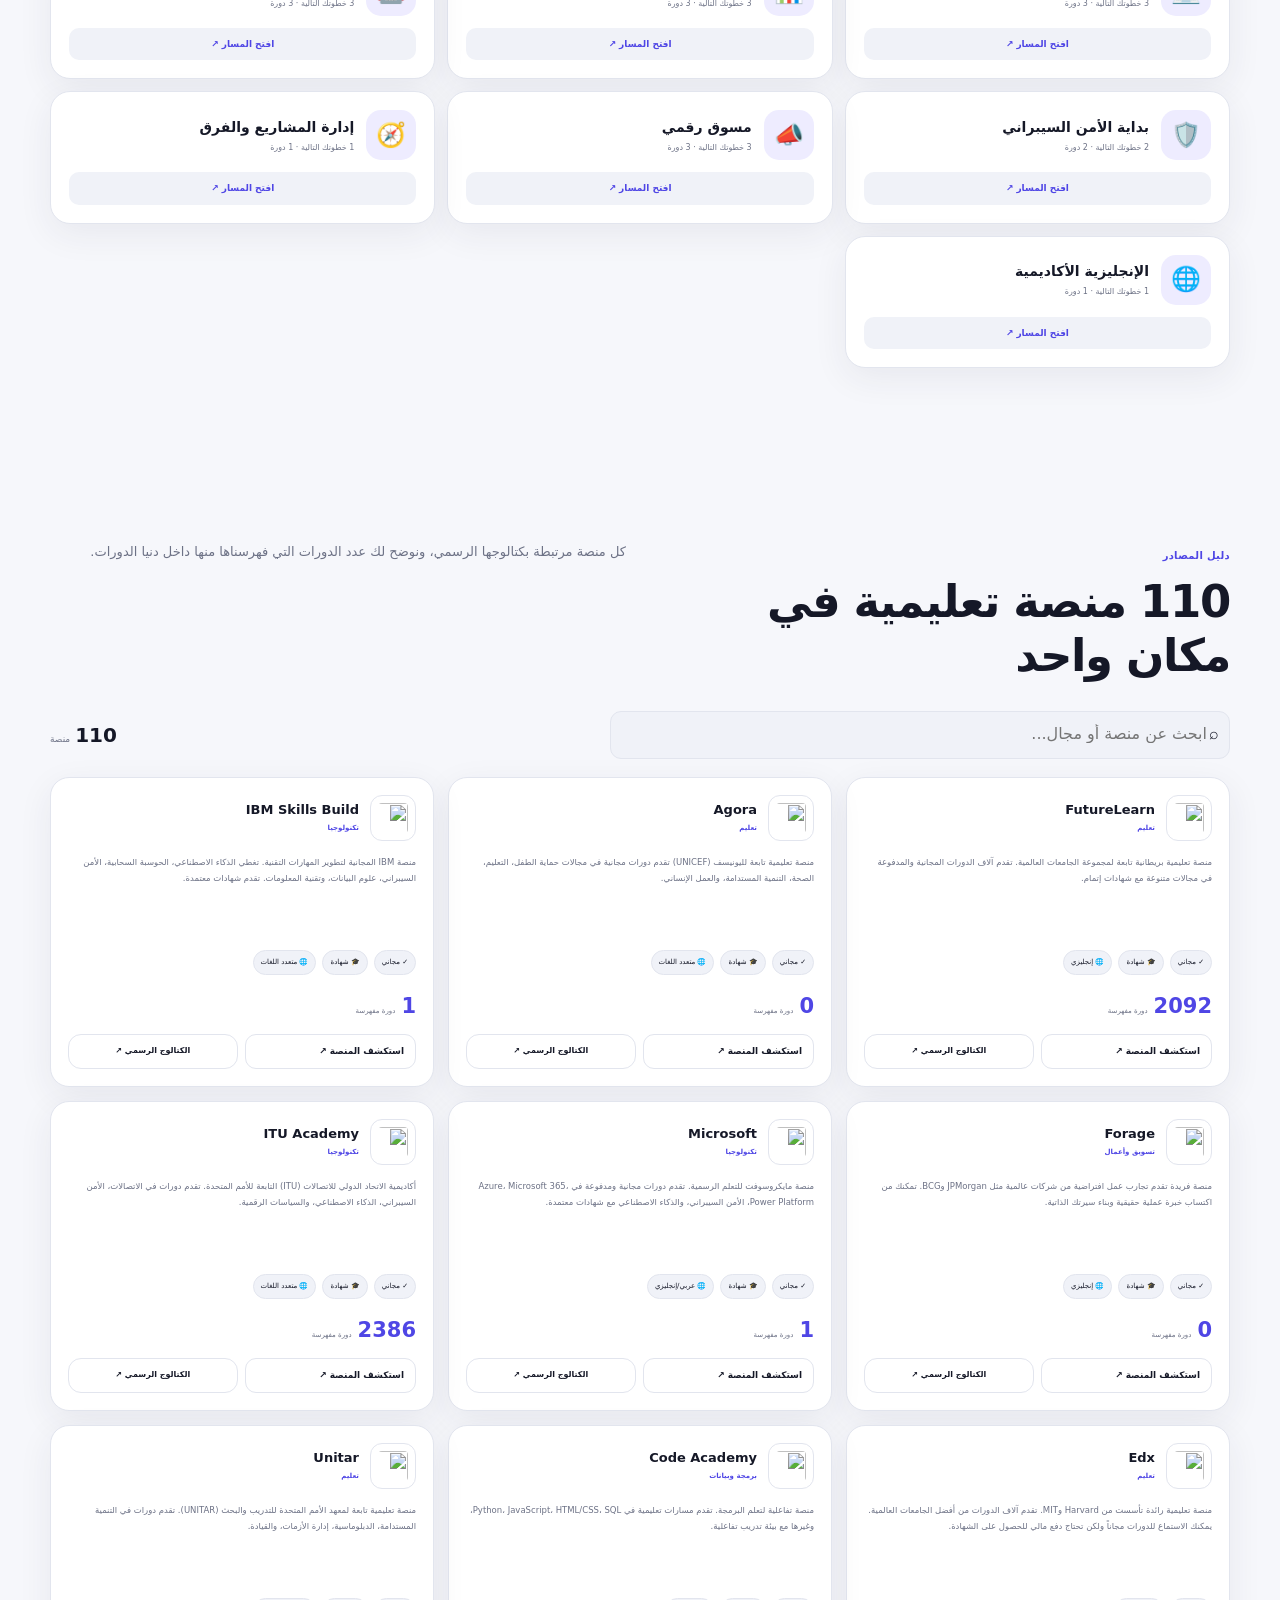
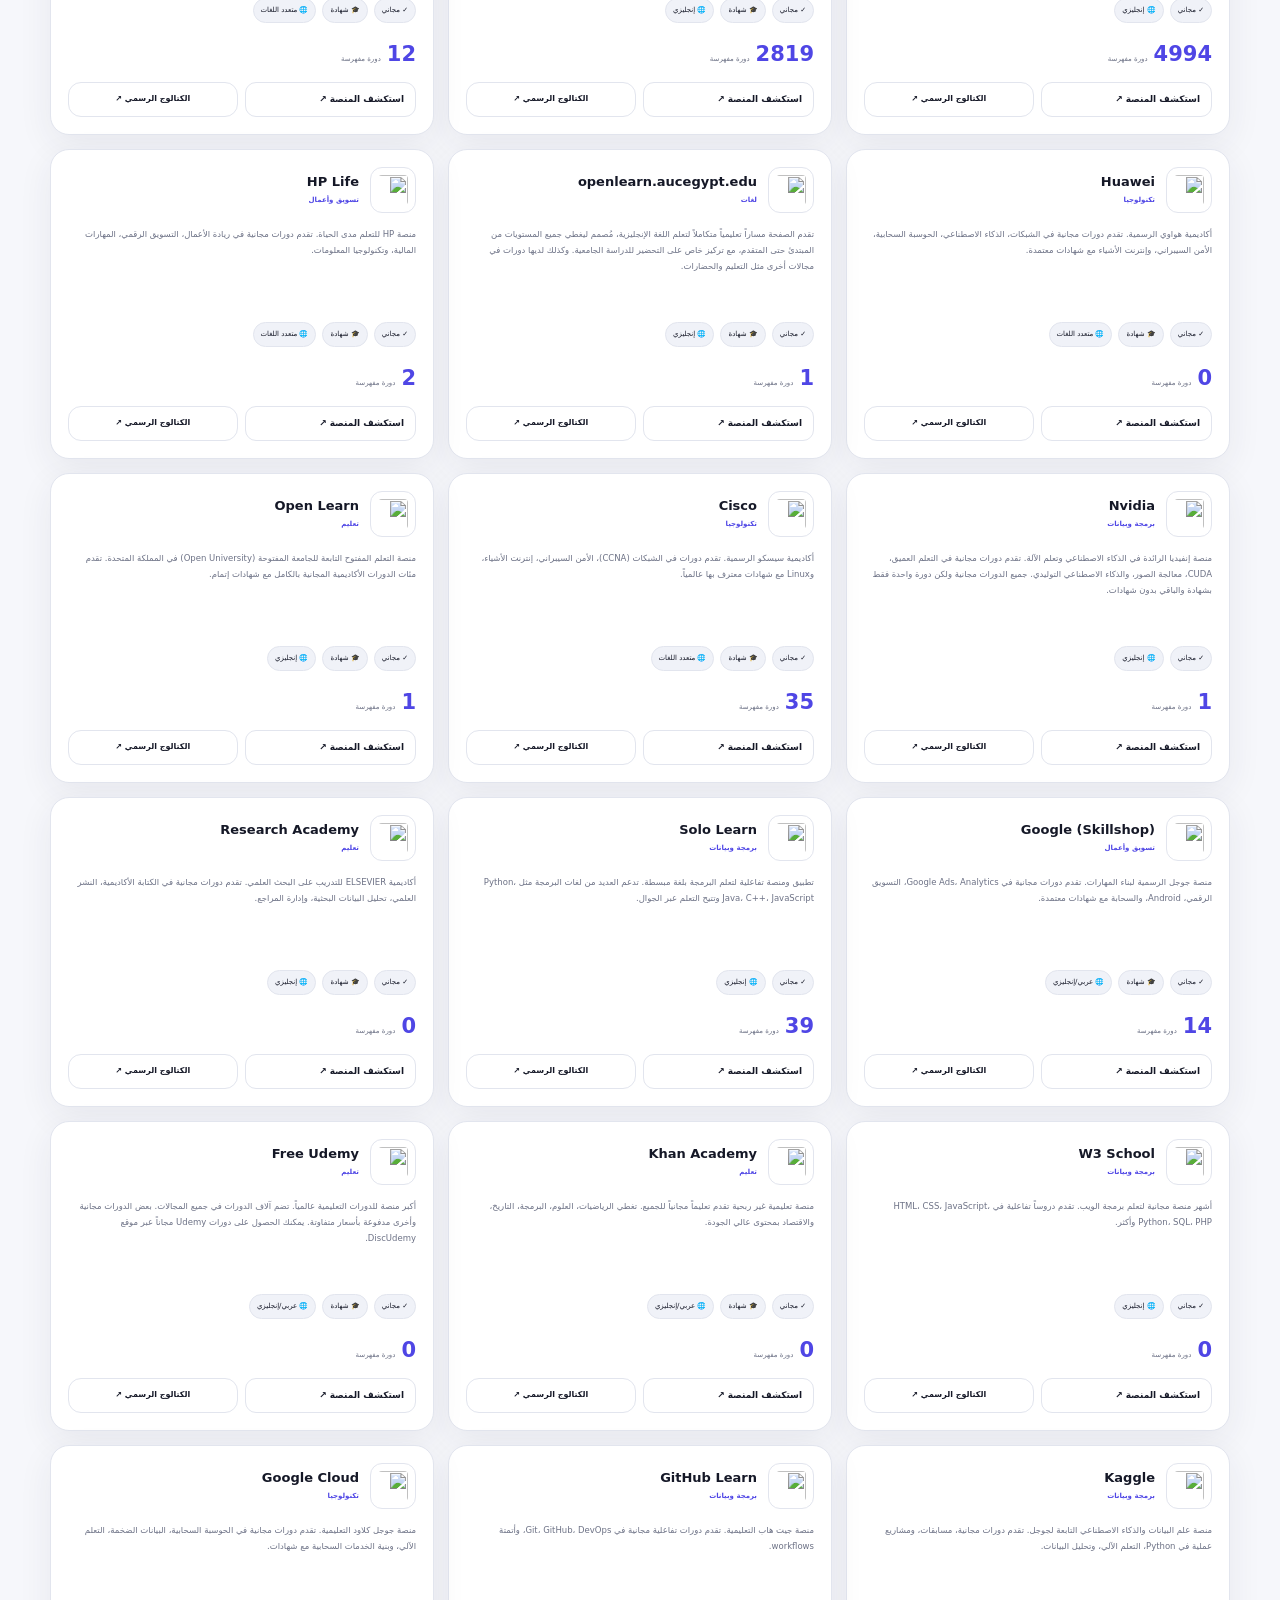
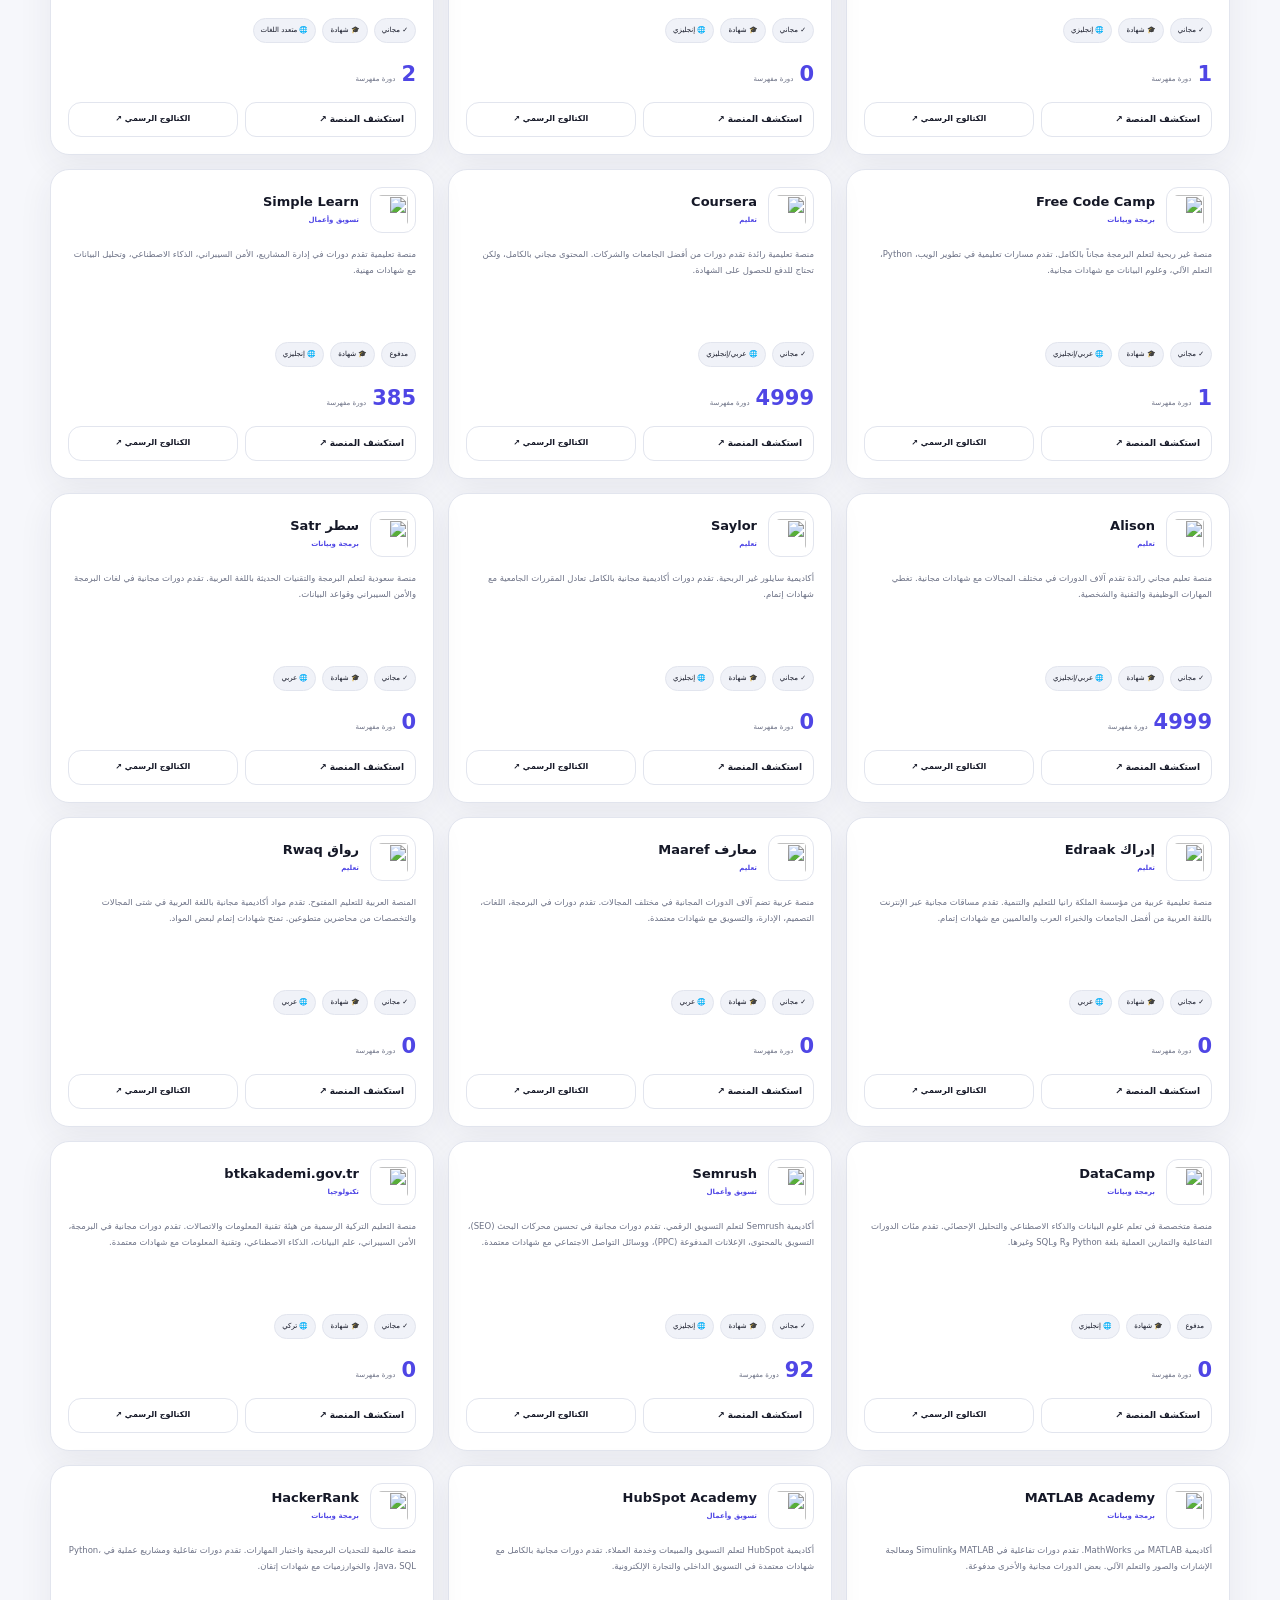
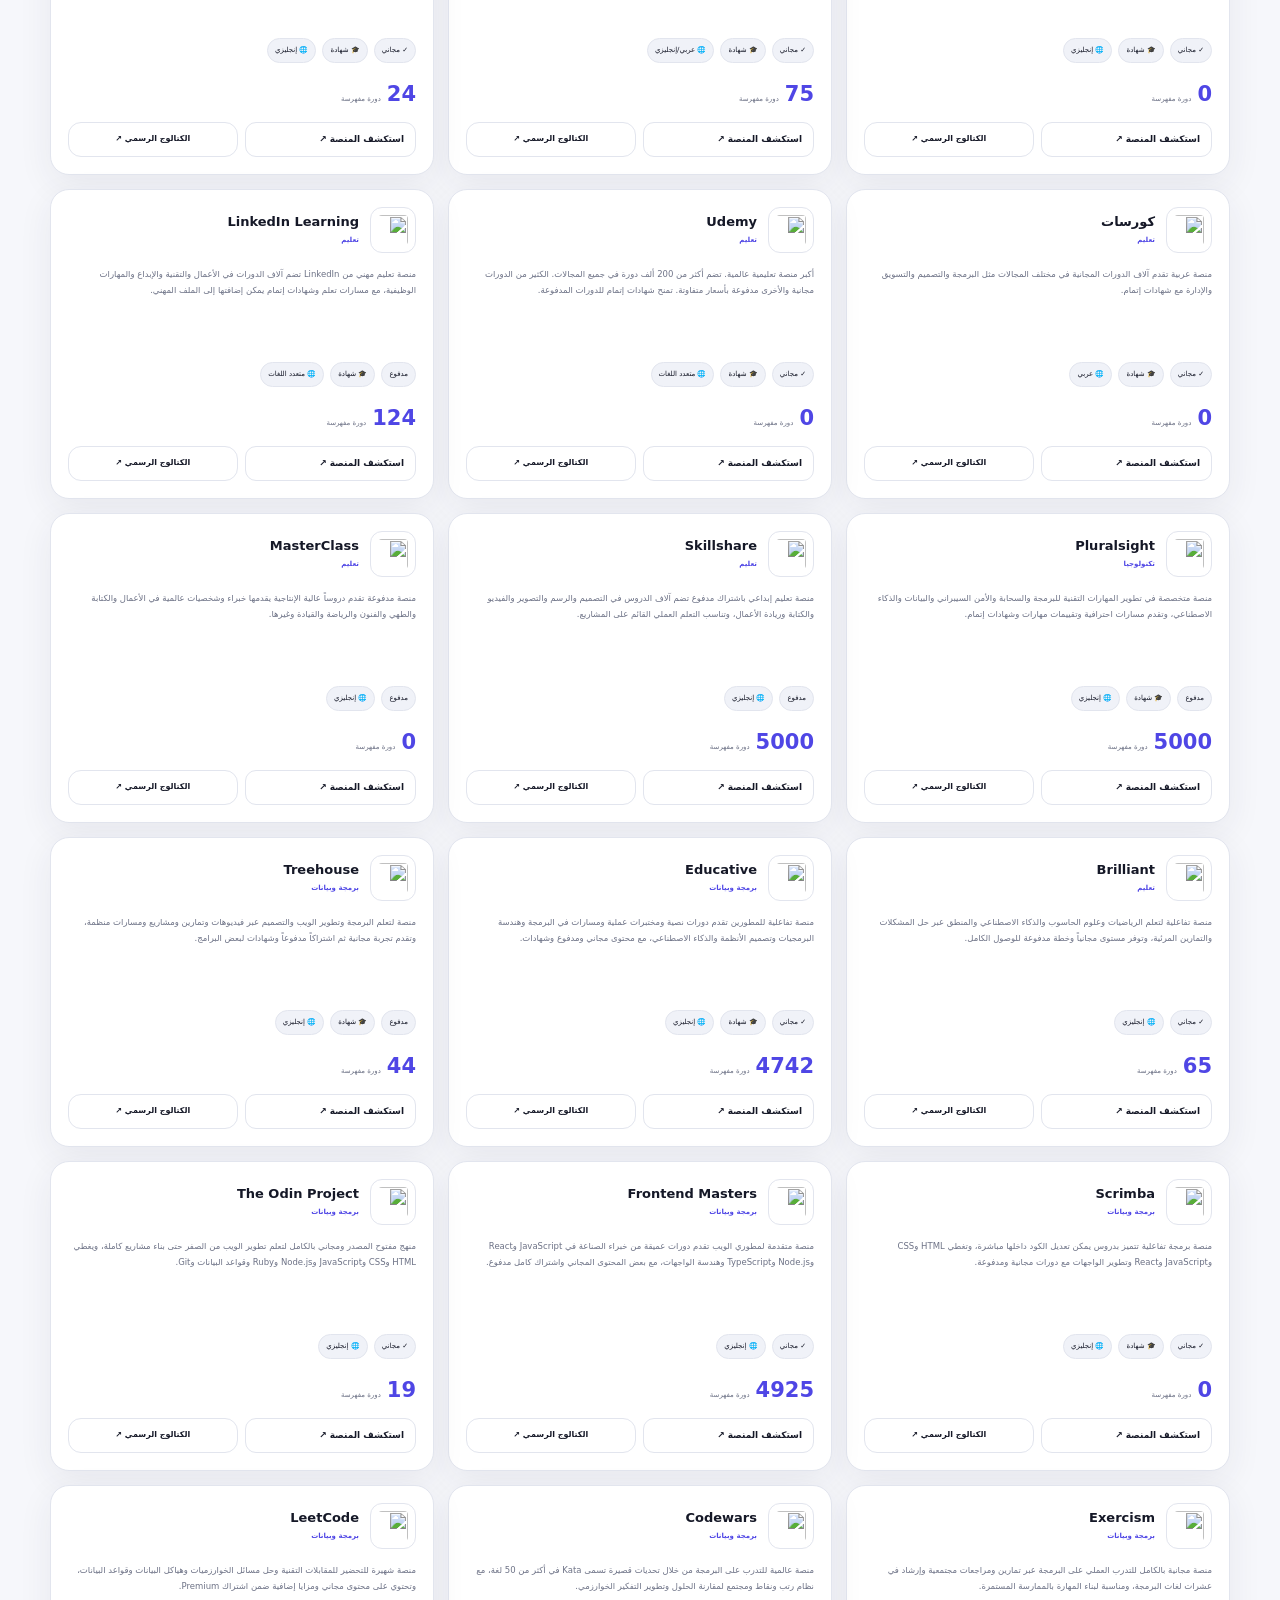
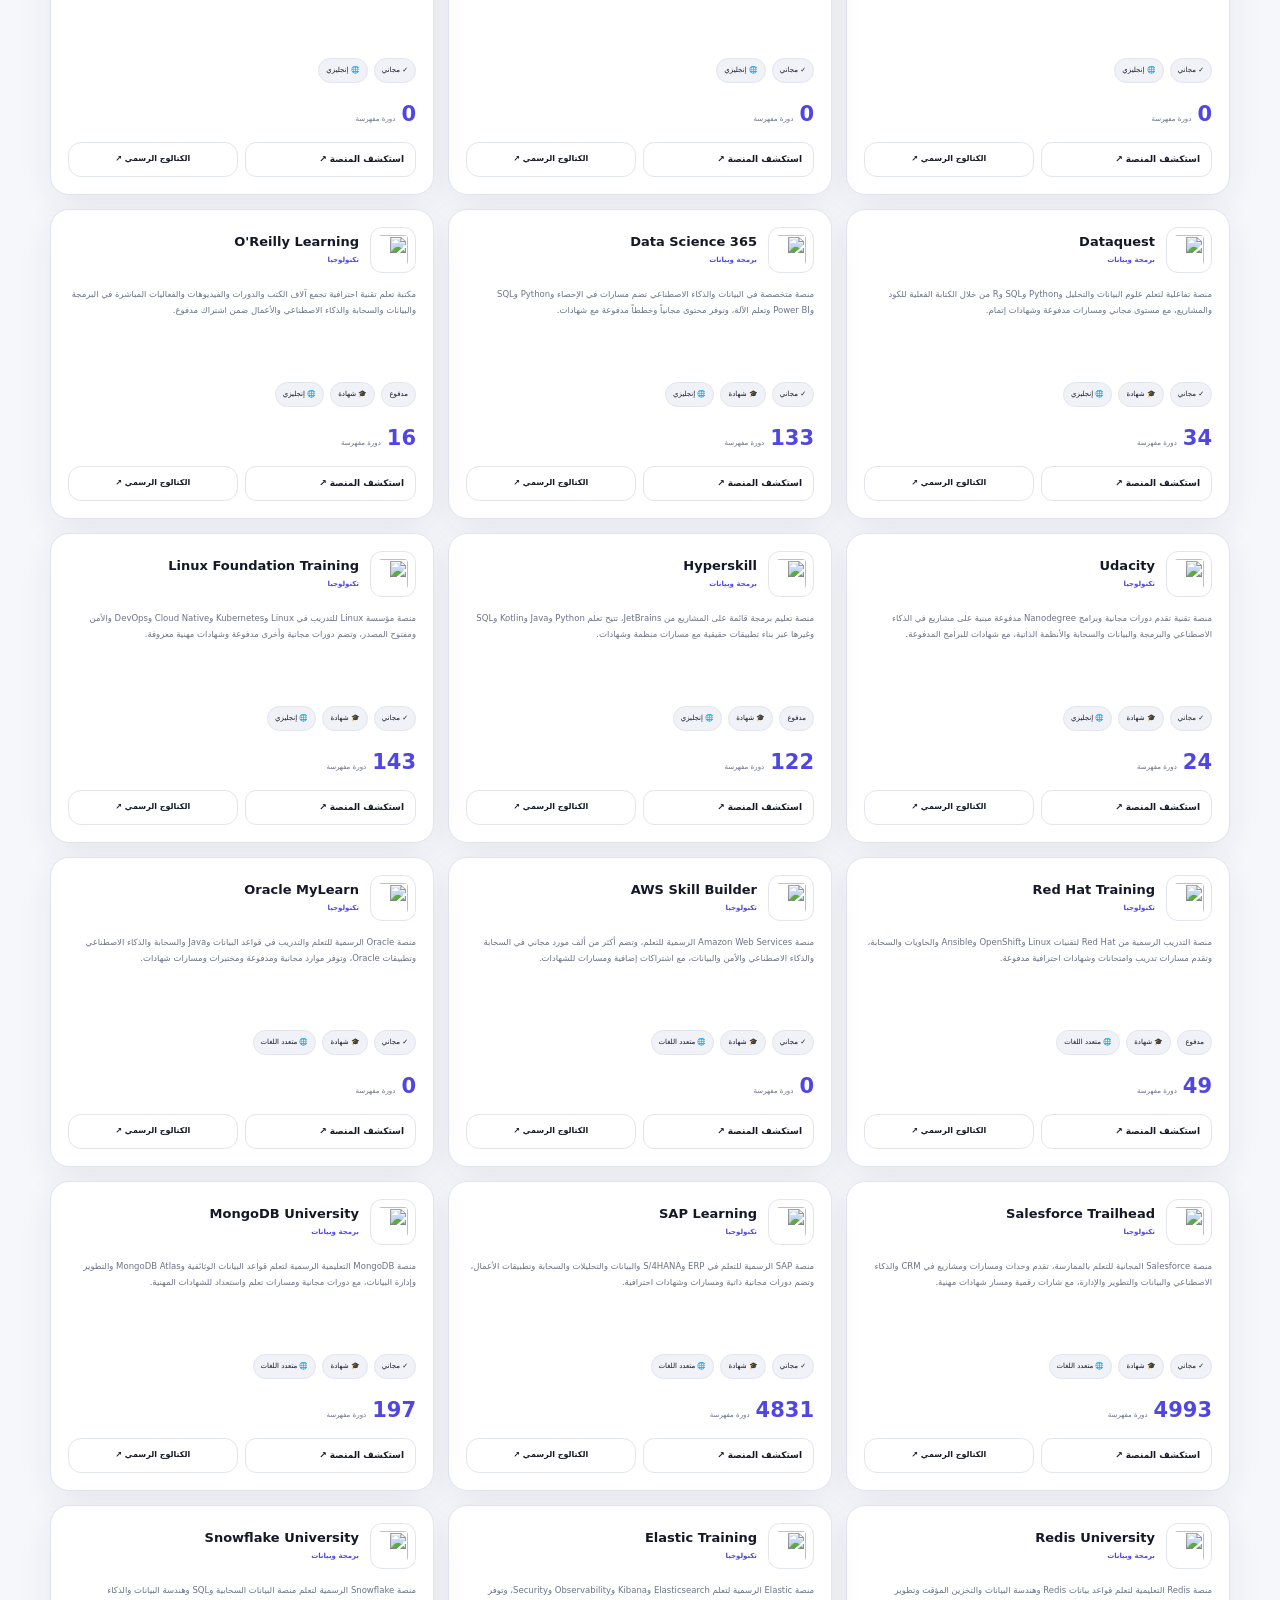
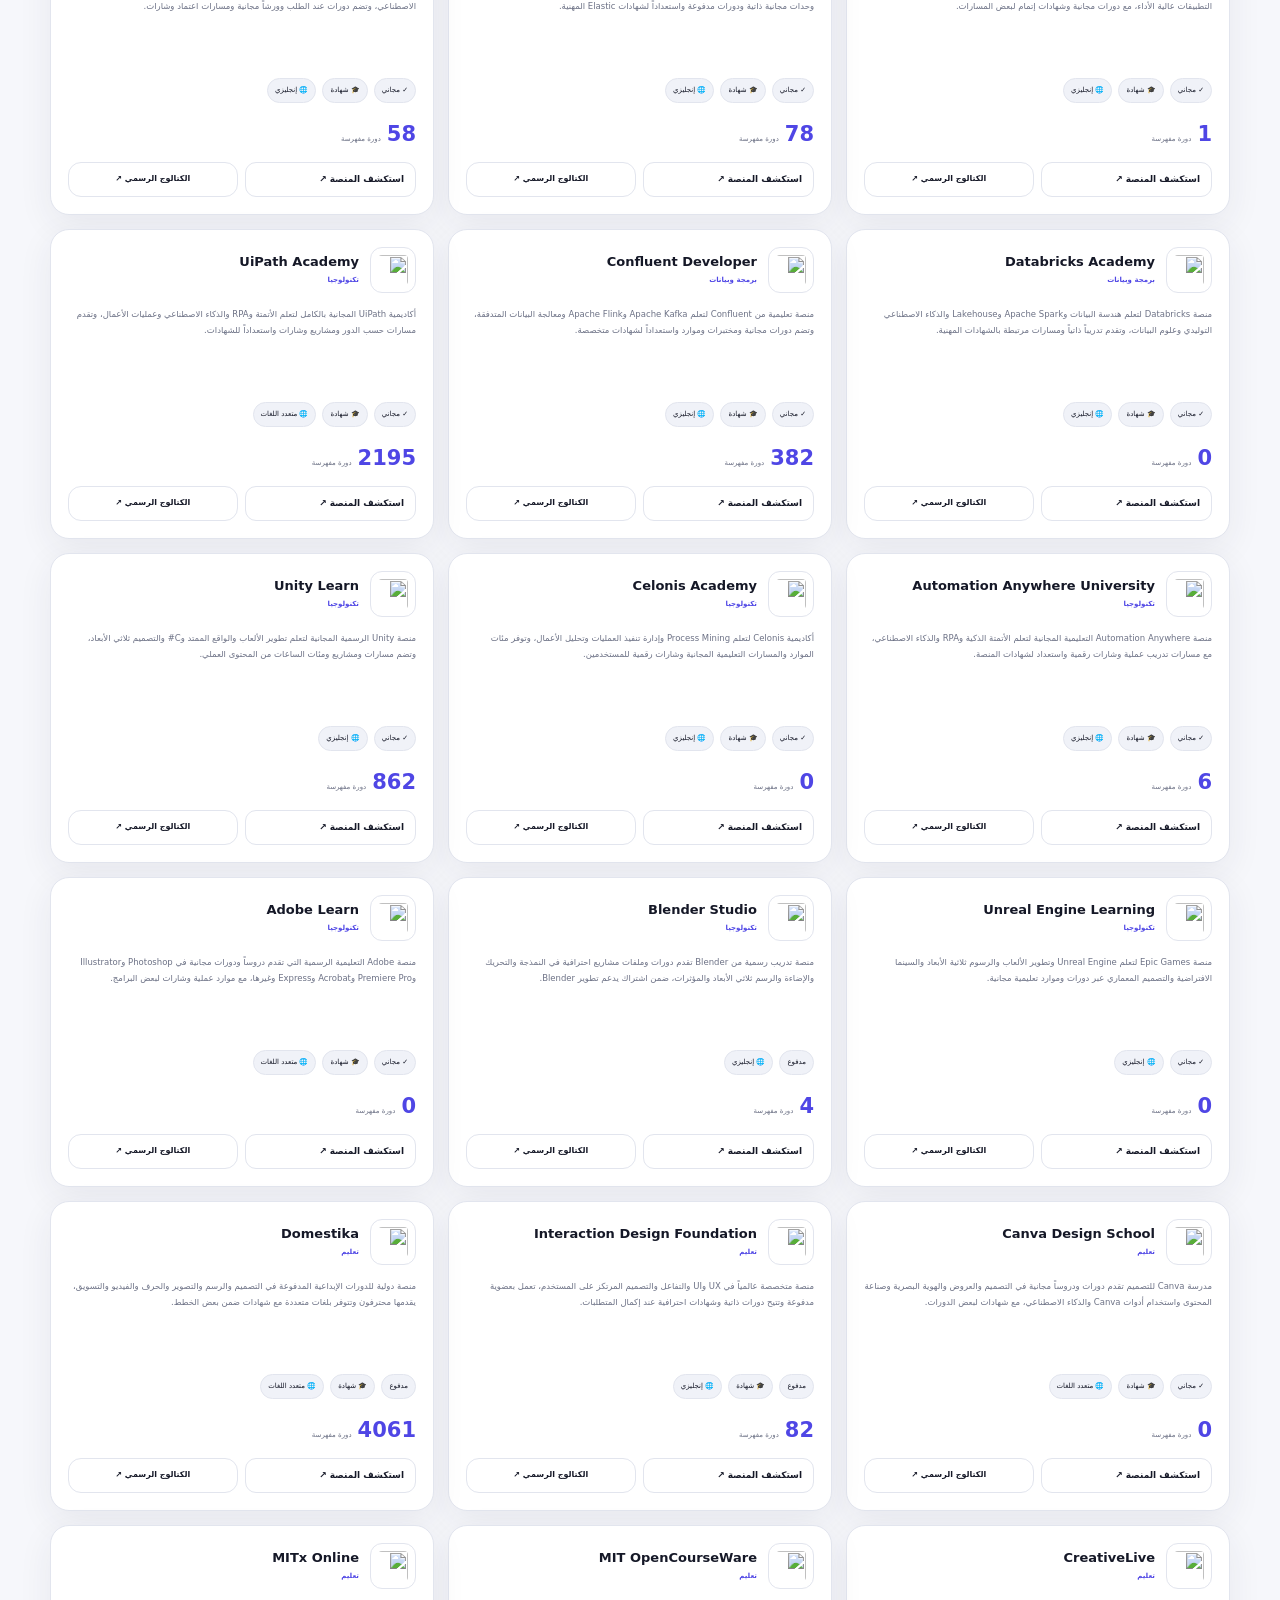
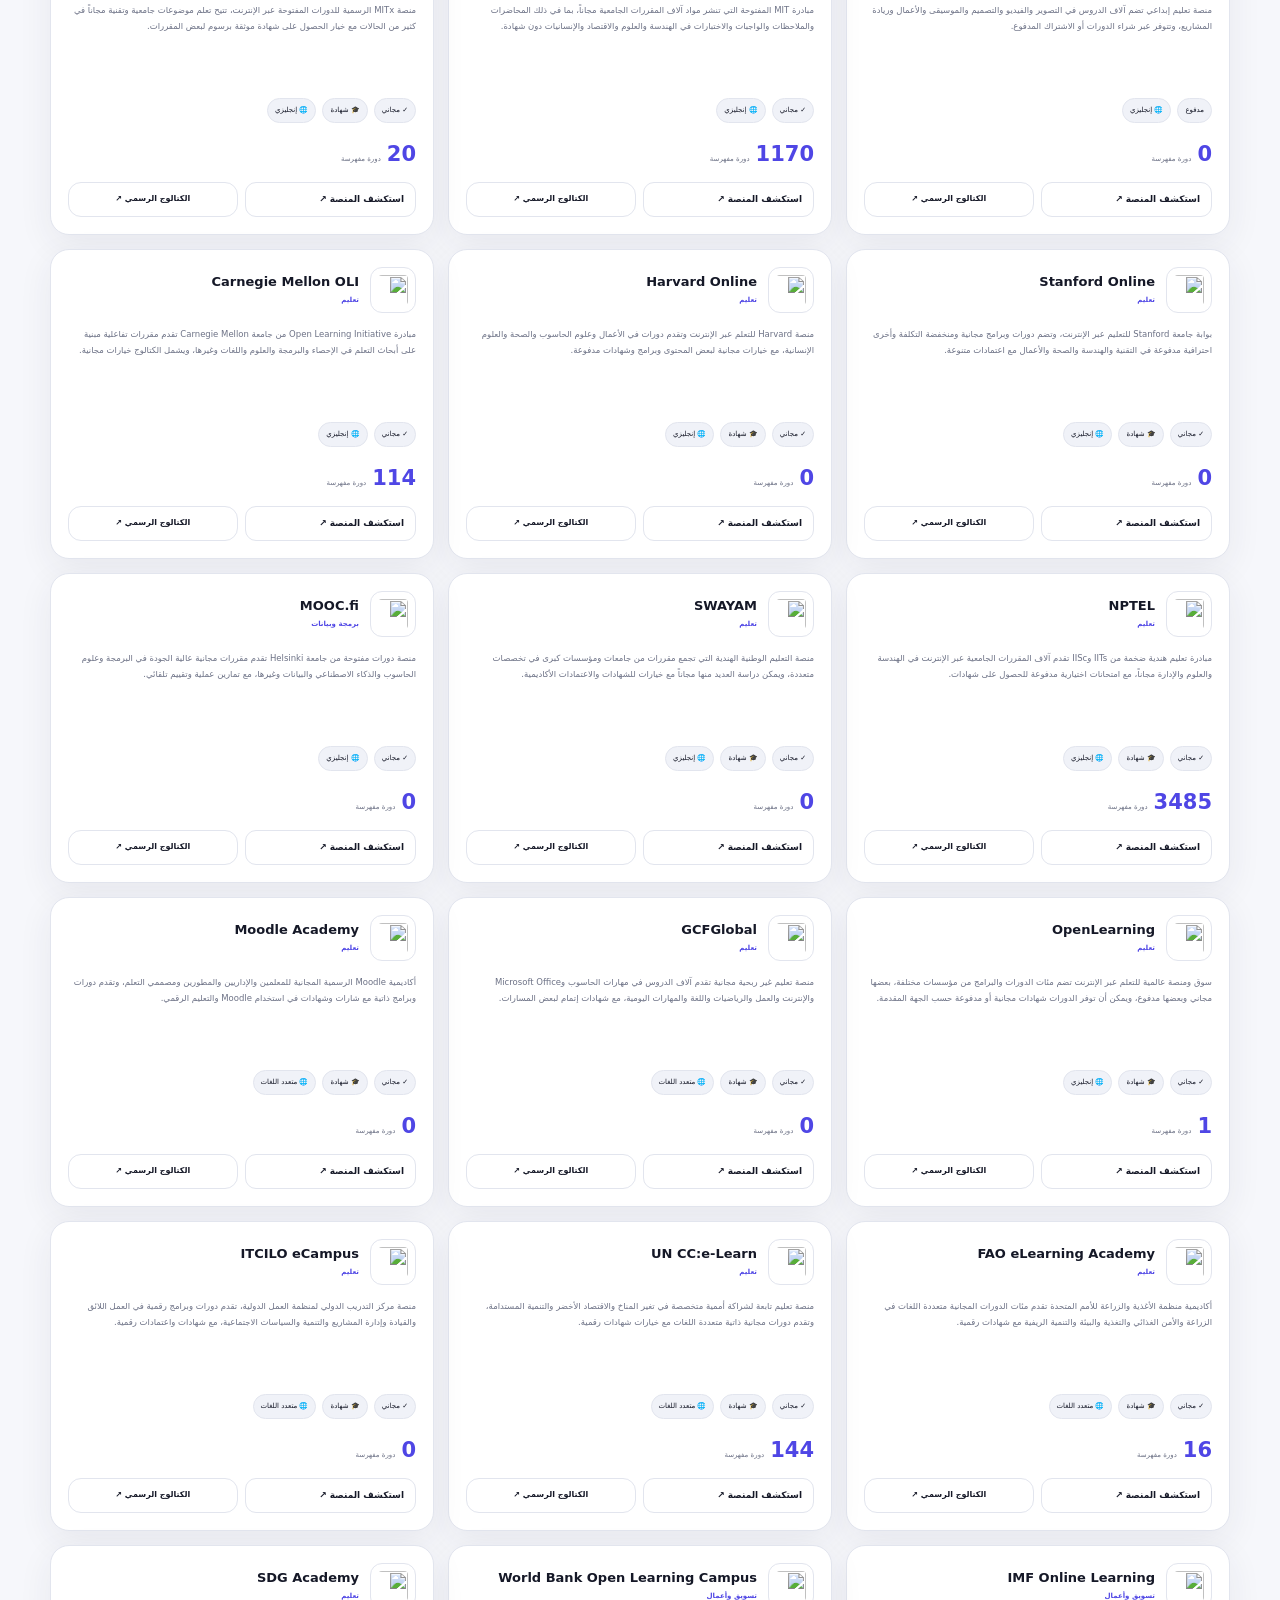
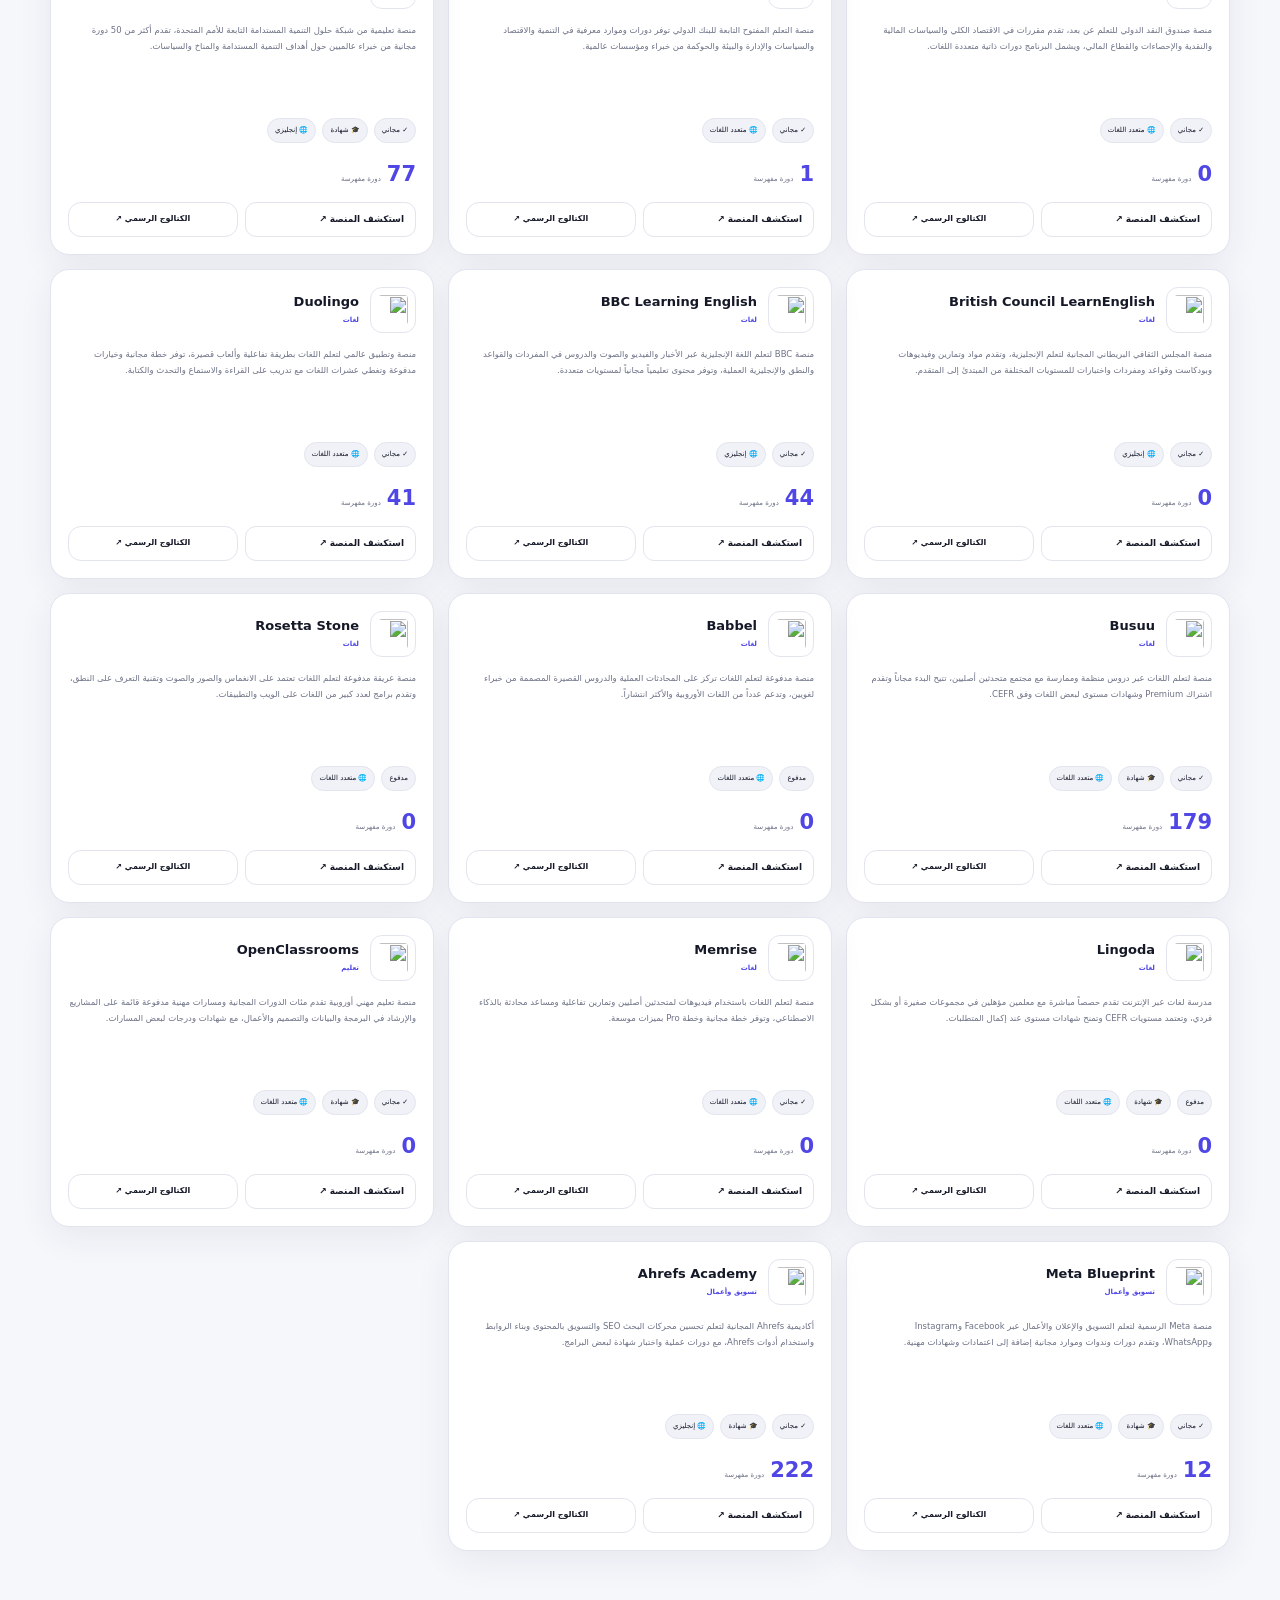
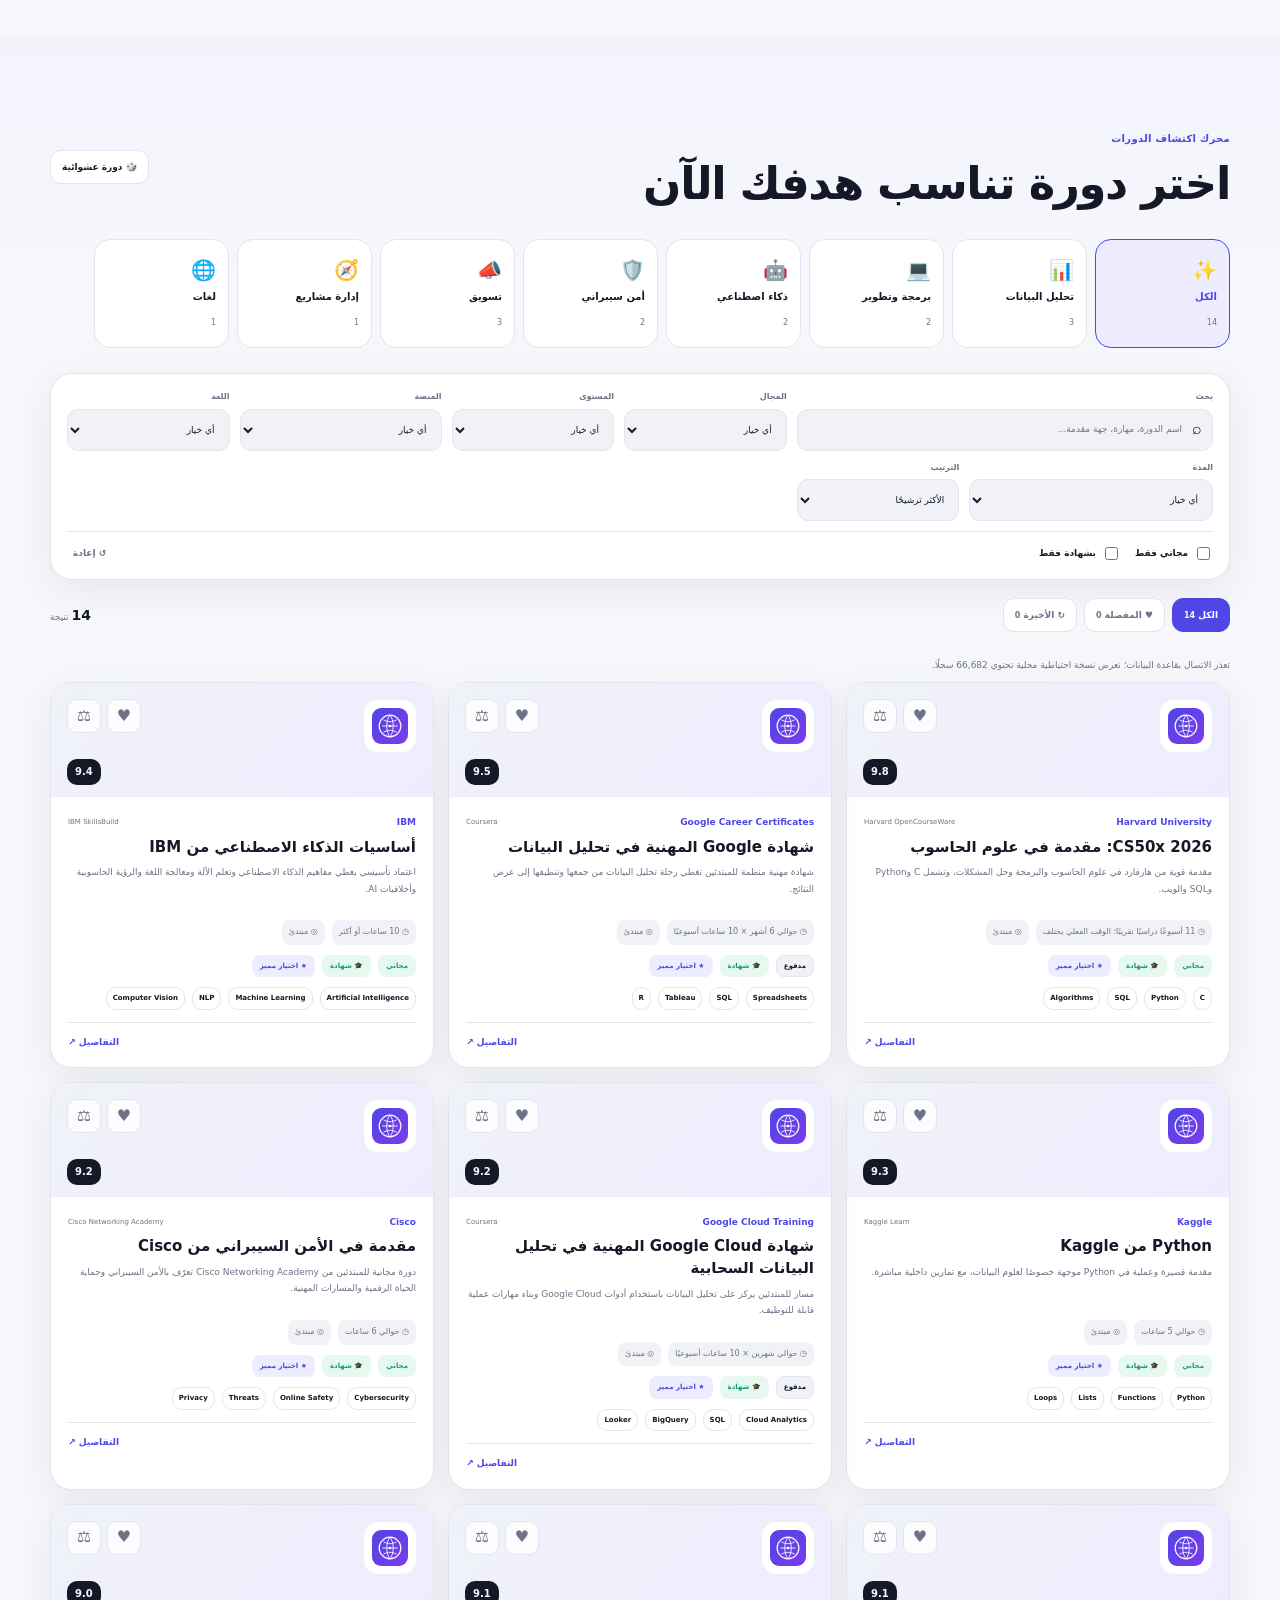
==== commit b689e33d: "fix: show Dunya Al-Dawrat branding image" ====
--- a/index.html
+++ b/index.html
@@ -5,8 +5,19 @@
   <meta name="viewport" content="width=device-width,initial-scale=1">
   <meta name="theme-color" content="#4f46e5">
   <meta name="description" content="دنيا الدورات: دليل ذكي لاكتشاف دورات ومسارات تعليمية محددة. تطوير اتحاد شباب الأمة.">
+  <meta property="og:type" content="website">
+  <meta property="og:title" content="دنيا الدورات | اكتشف الدورة المناسبة لك">
+  <meta property="og:description" content="دليل ذكي لاكتشاف الدورات والمسارات التعليمية من مصادر موثوقة.">
+  <meta property="og:image" content="https://devmyskilla.github.io/Devmyskilltre/icon-512.png">
+  <meta property="og:image:width" content="512">
+  <meta property="og:image:height" content="512">
+  <meta name="twitter:card" content="summary_large_image">
+  <meta name="twitter:title" content="دنيا الدورات | اكتشف الدورة المناسبة لك">
+  <meta name="twitter:description" content="دليل ذكي لاكتشاف الدورات والمسارات التعليمية من مصادر موثوقة.">
+  <meta name="twitter:image" content="https://devmyskilla.github.io/Devmyskilltre/icon-512.png">
   <title>دنيا الدورات | اكتشف الدورة المناسبة لك</title>
   <link rel="icon" href="icon.svg" type="image/svg+xml">
+  <link rel="apple-touch-icon" href="icon-192.png">
   <link rel="manifest" href="manifest.webmanifest">
   <link rel="preconnect" href="https://fonts.googleapis.com">
   <link rel="stylesheet" href="https://fonts.googleapis.com/css2?family=Cairo:wght@400;500;600;700;800&display=swap">
@@ -15,7 +26,7 @@
 <body>
 <header class="site-header">
   <div class="container nav-inner">
-    <a class="brand" href="#top"><span class="brand-mark">د</span><span><strong data-i18n="siteName">دنيا الدورات</strong><small data-i18n="developedBy">تطوير اتحاد شباب الأمة</small></span></a>
+    <a class="brand" href="#top"><span class="brand-mark"><img src="icon.svg" alt="شعار دنيا الدورات" width="42" height="42" style="width:100%;height:100%;display:block;border-radius:14px"></span><span><strong data-i18n="siteName">دنيا الدورات</strong><small data-i18n="developedBy">تطوير اتحاد شباب الأمة</small></span></a>
     <nav class="main-nav"><a href="#about" data-i18n="navAbout">عن المشروع</a><a href="#paths" data-i18n="navPaths">المسارات</a><a href="#platforms" data-i18n="navPlatforms">المنصات</a><a href="#catalog" data-i18n="navCourses">الدورات</a></nav>
     <div class="nav-actions"><button id="themeToggle" class="icon-btn" type="button" aria-label="Theme">◐</button><select id="langSwitcher" class="lang-select" aria-label="Language"><option value="ar">العربية</option><option value="en">English</option><option value="tr">Türkçe</option></select></div>
   </div>
--- a/css/style.css
+++ b/css/style.css
@@ -4,3 +4,9 @@
 .platform-browser-toolbar{display:flex;align-items:center;justify-content:space-between;gap:16px;margin:22px 0 18px}.platform-search{width:min(620px,100%);height:48px}.platform-count{font-size:9px;color:var(--muted);white-space:nowrap}.platform-count strong{font-size:20px;color:var(--text);margin-inline-end:5px}.platforms-grid{display:grid;grid-template-columns:repeat(3,1fr);gap:14px}.platform-card{border:1px solid var(--border);background:var(--surface);border-radius:19px;padding:17px;box-shadow:var(--shadow-sm);display:flex;flex-direction:column;min-height:310px}.platform-card-head{display:flex;align-items:center;gap:11px}.platform-card-head img{width:46px;height:46px;object-fit:contain;background:#fff;border:1px solid var(--border);border-radius:12px;padding:7px}.platform-card-head h3{margin:0;font-size:13px;line-height:1.35}.platform-card-head small{display:block;margin-top:3px;color:var(--primary);font-size:7px;font-weight:800}.platform-card>p{font-size:8.5px;line-height:1.9;color:var(--muted);margin:13px 0;display:-webkit-box;-webkit-line-clamp:4;-webkit-box-orient:vertical;overflow:hidden}.platform-meta{display:flex;gap:6px;flex-wrap:wrap;margin-top:auto}.platform-meta span{font-size:7px;padding:5px 7px;border-radius:99px;background:var(--surface-2);border:1px solid var(--border)}.platform-index-status{display:flex;align-items:baseline;gap:6px;margin:13px 0 9px}.platform-index-status strong{font-size:21px;color:var(--primary)}.platform-index-status span{font-size:7px;color:var(--muted)}.platform-card-actions{display:flex;gap:7px;flex-wrap:wrap}.platform-card-actions .btn,.platform-card-actions .mini-btn{flex:1;justify-content:center;min-width:120px}.platform-card-actions .btn.small{padding:8px 10px;font-size:8px}.platform-heading p{max-width:620px}@media(max-width:980px){.platforms-grid{grid-template-columns:repeat(2,1fr)}}@media(max-width:680px){.platform-browser-toolbar{align-items:stretch;flex-direction:column}.platforms-grid{grid-template-columns:1fr}.platform-card{min-height:auto}}
 
 .platform-detail-hero{display:grid;grid-template-columns:150px 1fr;gap:24px;background:var(--surface);border:1px solid var(--border);border-radius:28px;padding:30px;box-shadow:var(--shadow-sm)}.platform-detail-logo{width:150px;height:150px;display:grid;place-items:center;border-radius:24px;background:linear-gradient(135deg,var(--surface-2),var(--primary-soft));border:1px solid var(--border)}.platform-detail-logo img{width:86px;height:86px;object-fit:contain;background:#fff;border-radius:18px;padding:10px}.platform-detail-hero h1{font-size:clamp(30px,5vw,52px);margin:6px 0}.platform-local-catalog{padding-inline:0}.platform-page-search{width:min(620px,100%);height:48px;margin-bottom:18px}@media(max-width:680px){.platform-detail-hero{grid-template-columns:1fr;padding:18px}.platform-detail-logo{width:115px;height:115px}}
+
+/* Official course artwork from source platforms */
+.course-card .card-top:has(.course-logo.course-photo){min-height:170px;position:relative;overflow:hidden;border-radius:14px}
+.course-logo.course-photo{position:absolute;inset:0;width:100%;height:100%;border:0;border-radius:0;padding:0;background:var(--surface);overflow:hidden}
+.course-logo.course-photo img{width:100%;height:100%;object-fit:cover}
+.course-card .card-top:has(.course-logo.course-photo) .card-top-actions,.course-card .card-top:has(.course-logo.course-photo) .editorial-score{position:relative;z-index:2}
